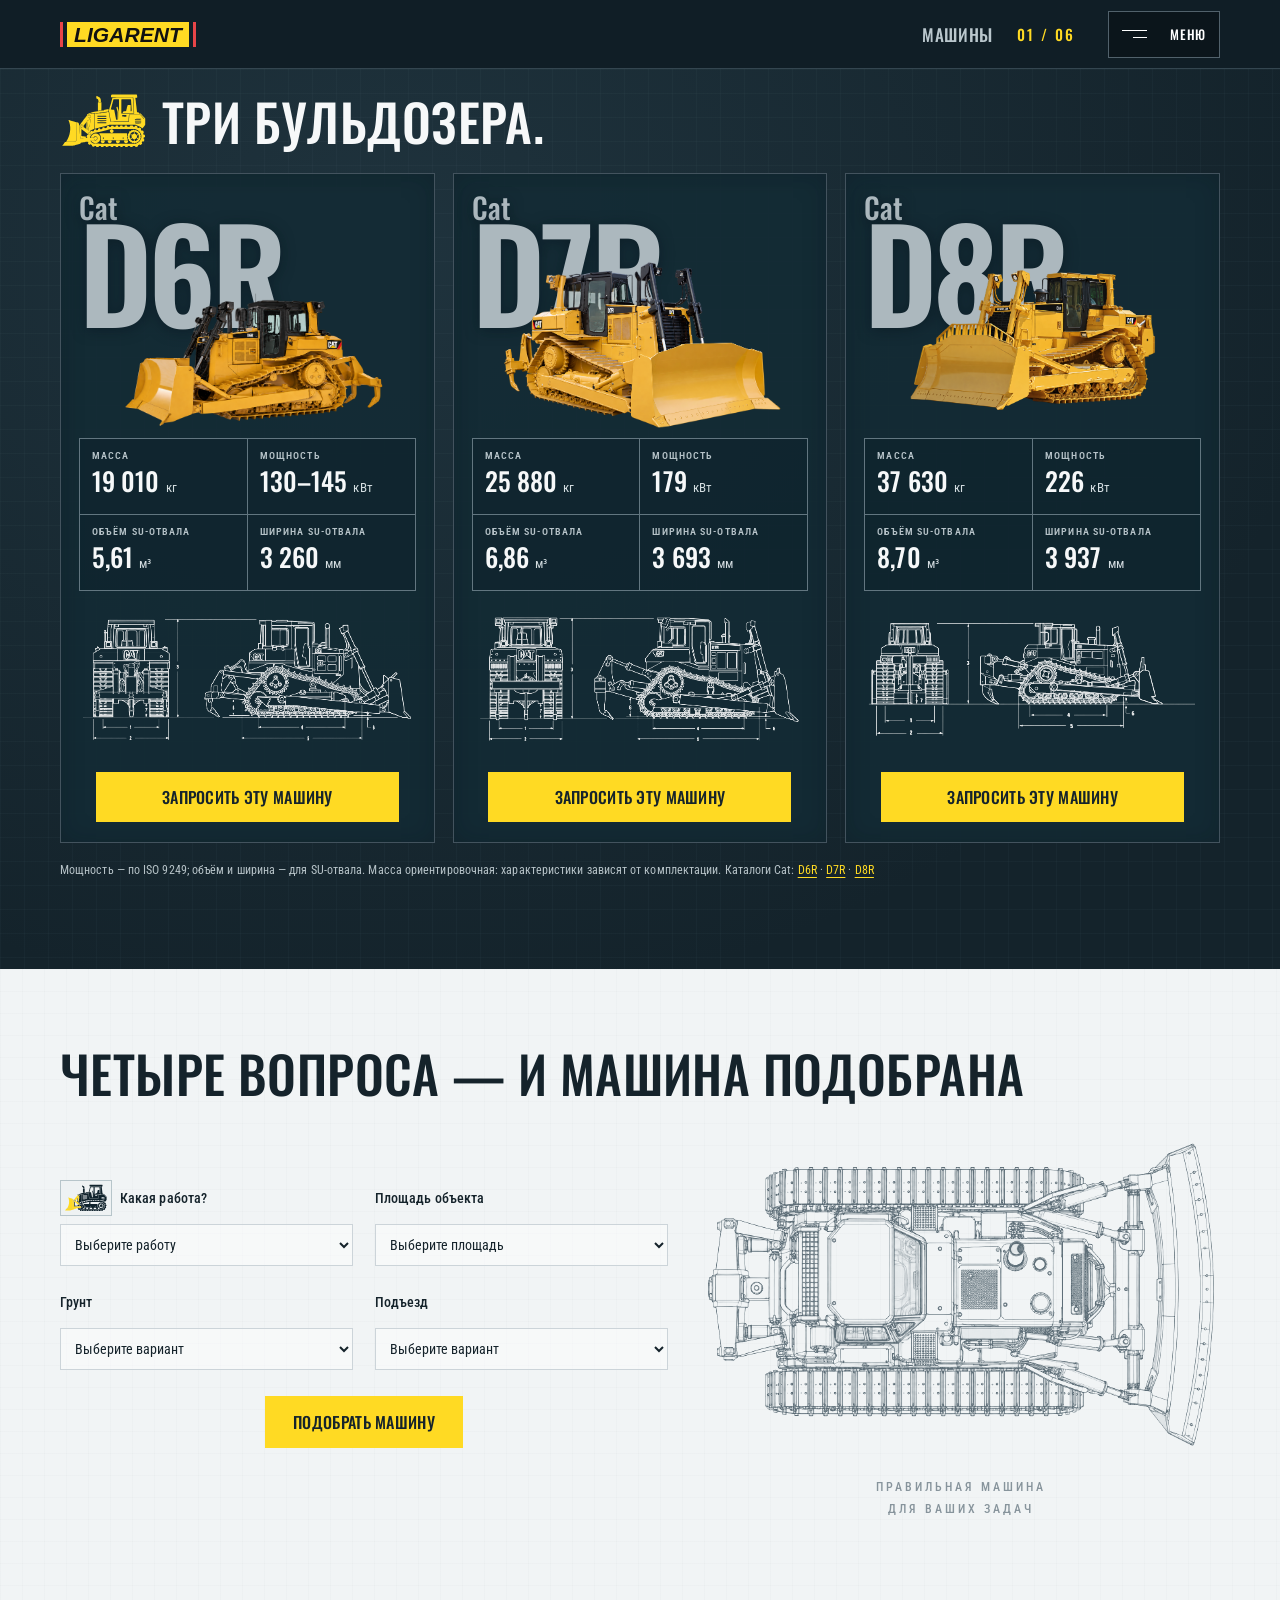
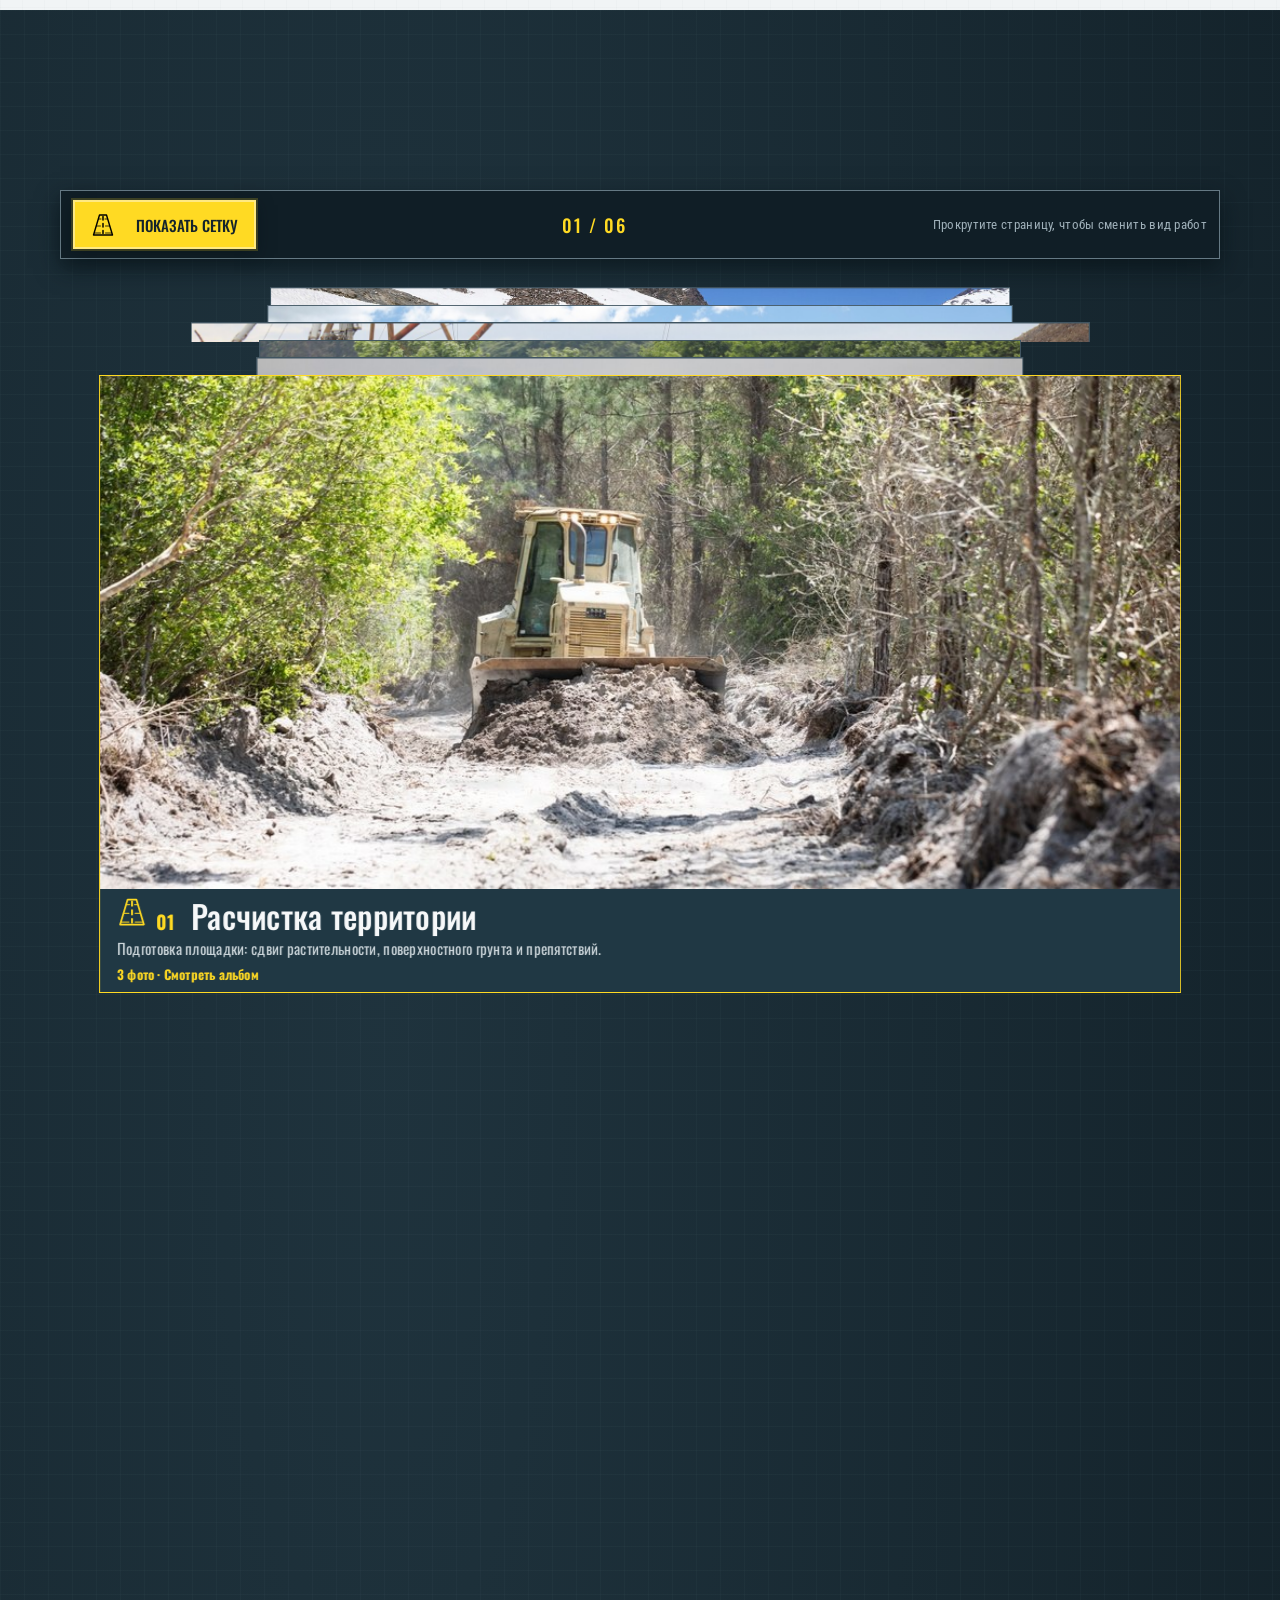
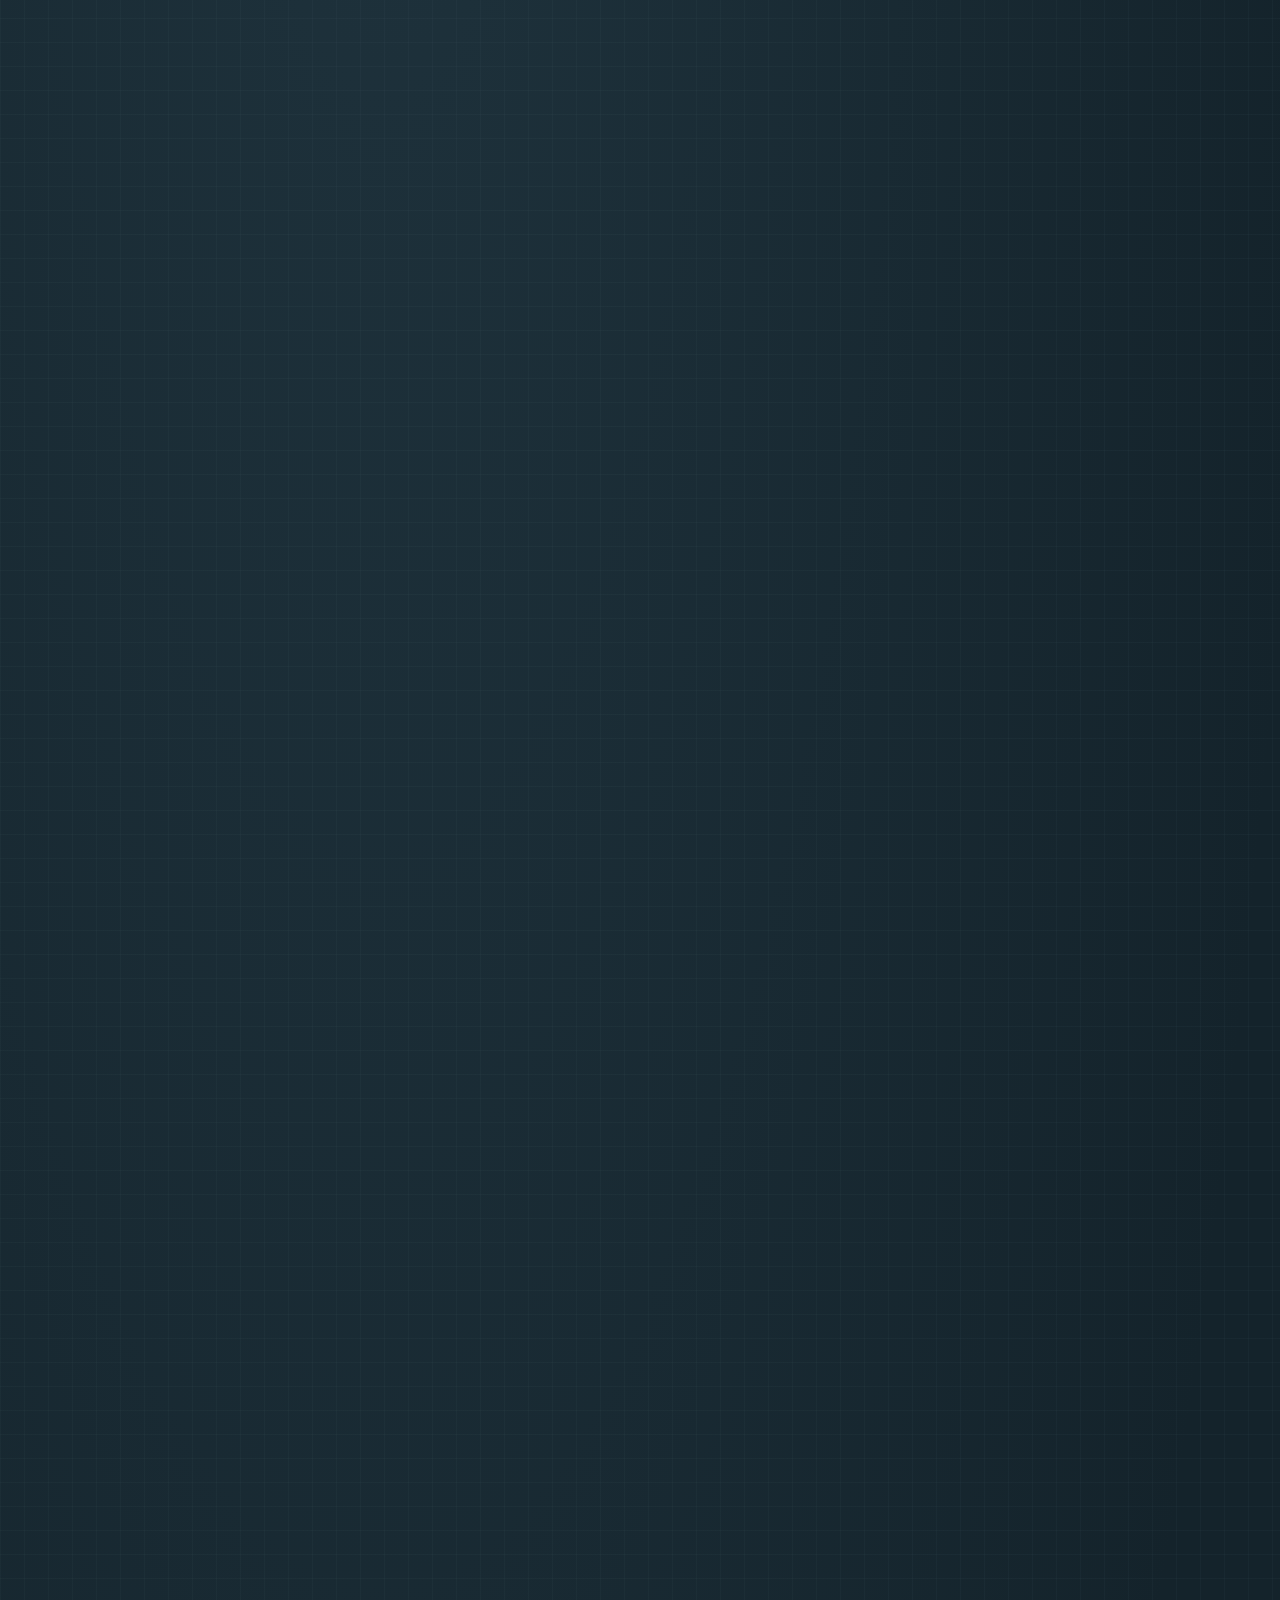
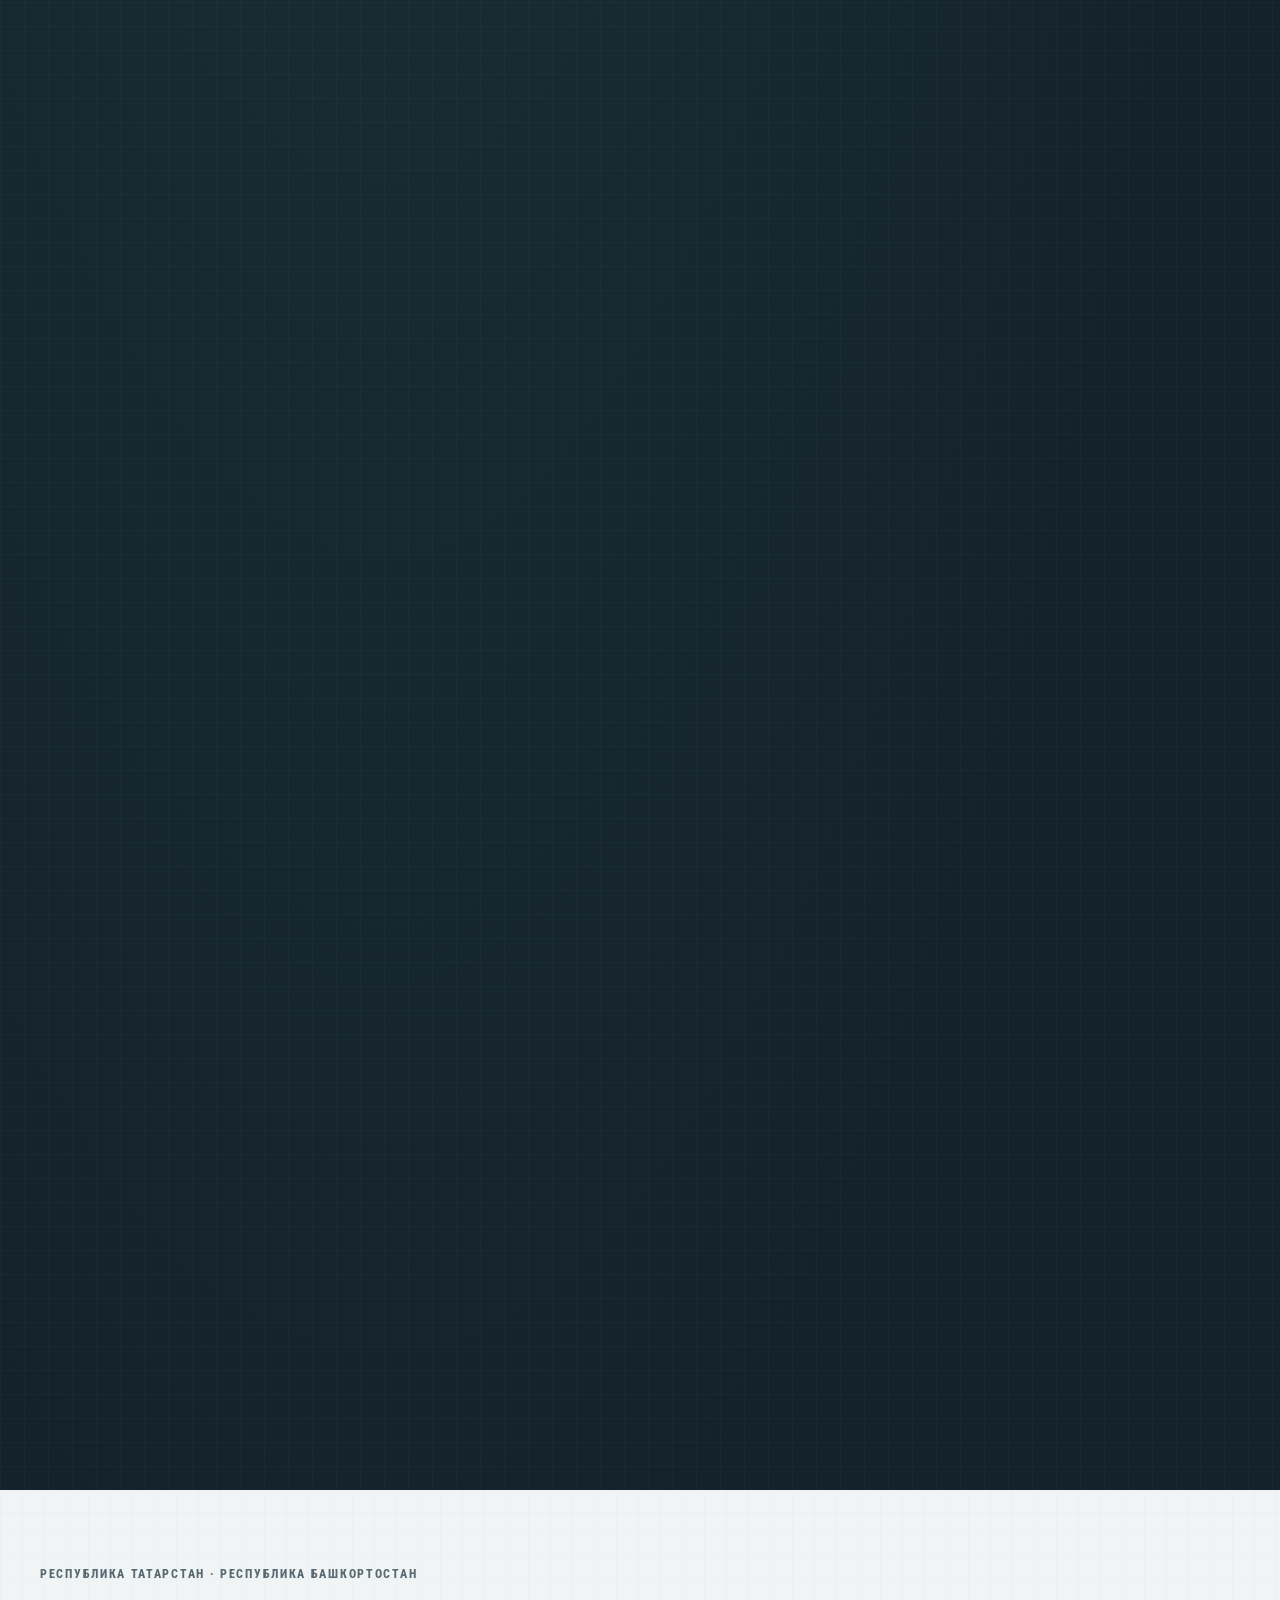
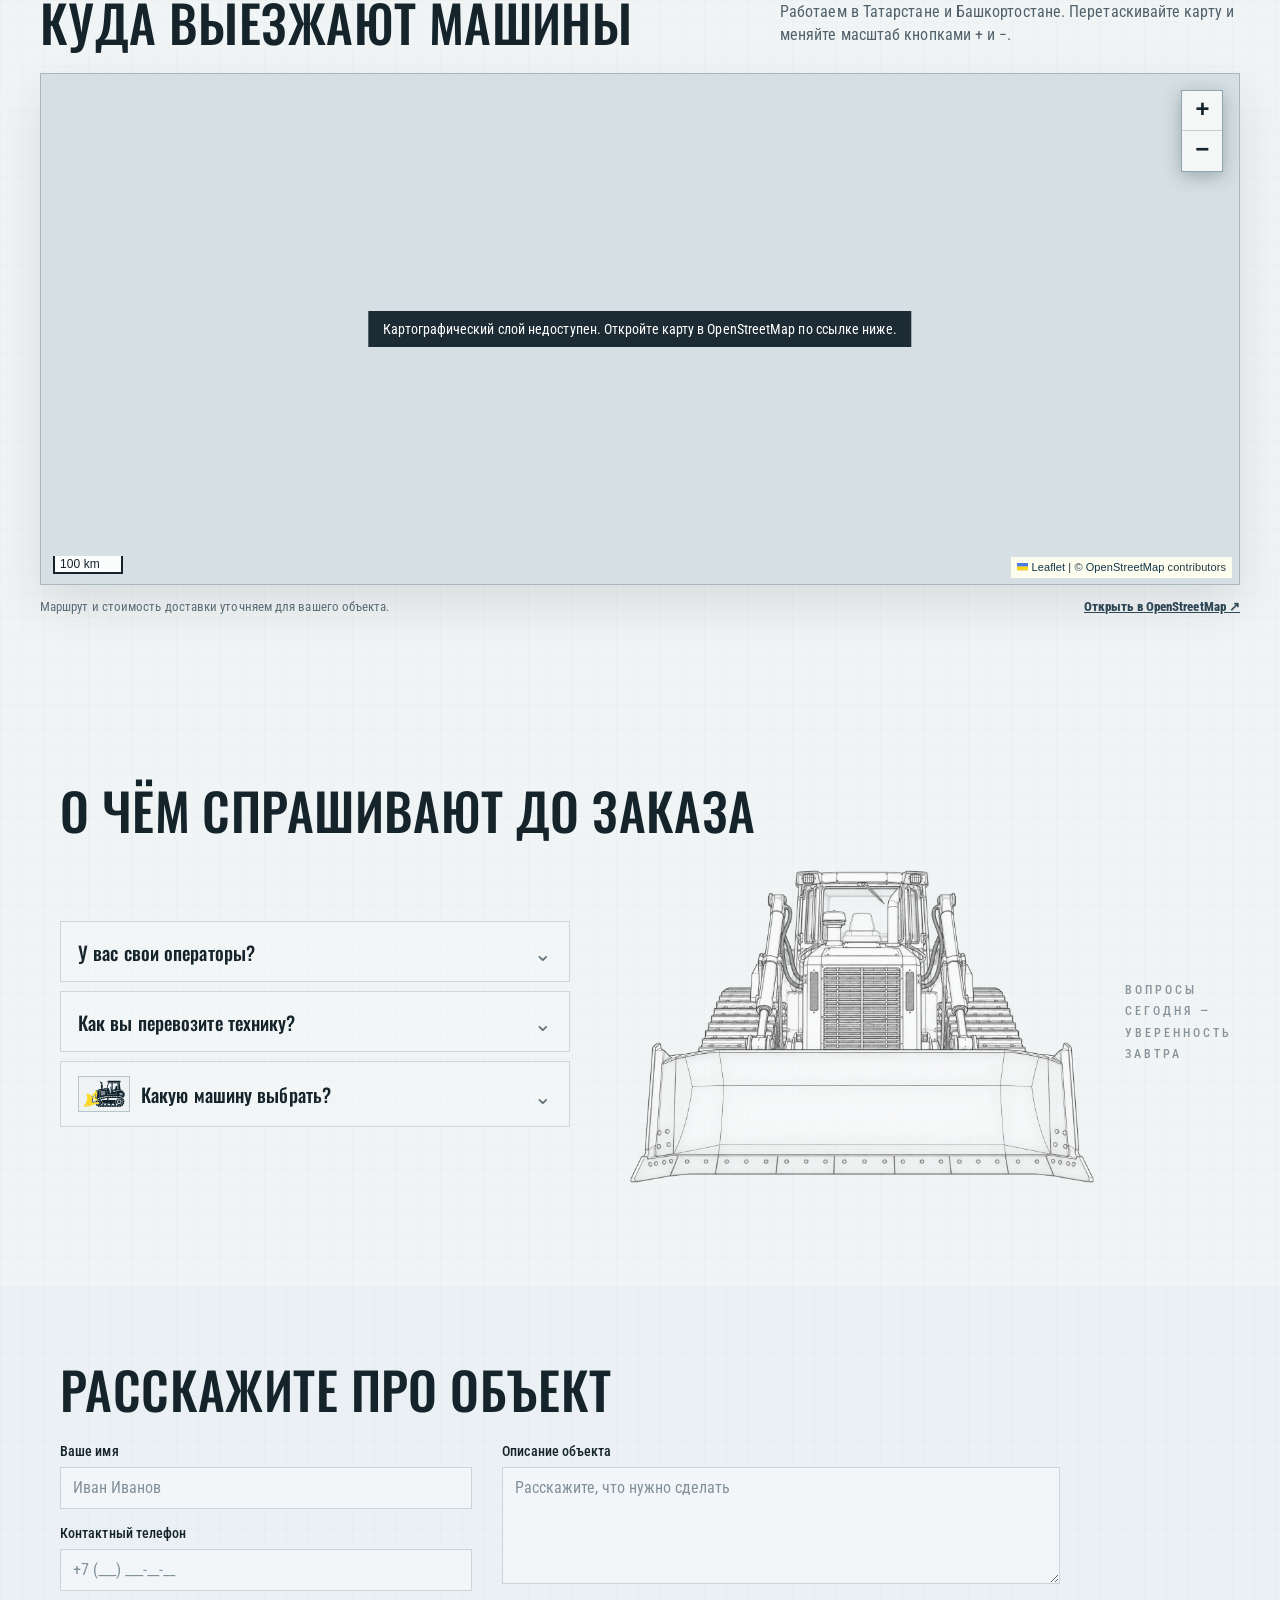
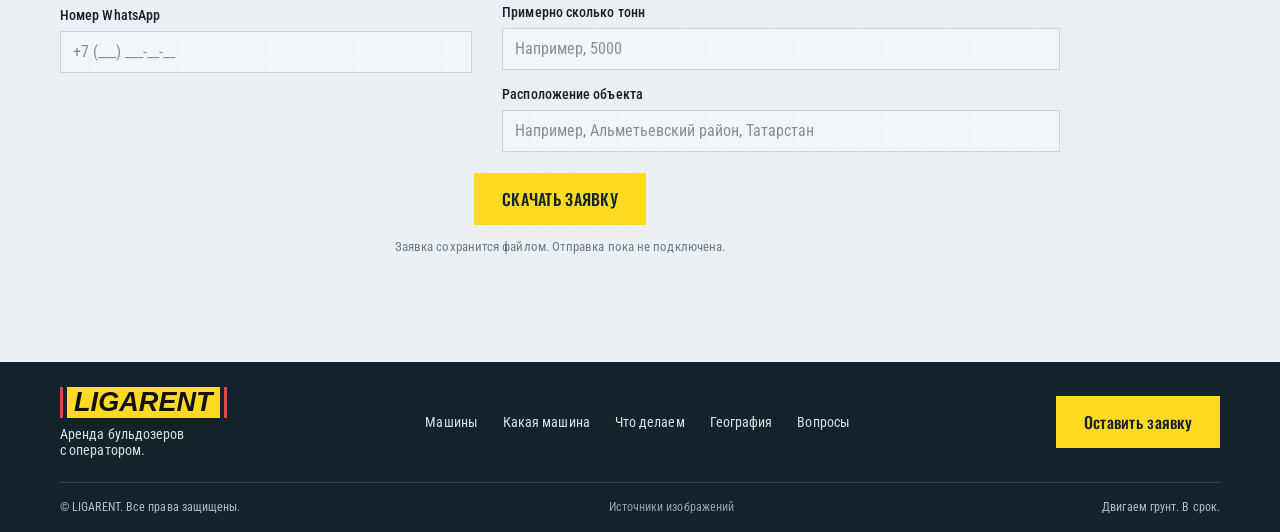
==== site.html @ 27ebcf3e "Remove blocking reel and restore reverse intro navigation" ====
<!doctype html><html lang="ru"><head><meta charset="UTF-8"><meta name="viewport" content="width=device-width, initial-scale=1"><title>LIGARENT — Аренда бульдозеров с оператором</title><meta name="description" content="Cat D6R, D7R и D8R с оператором. Подбор бульдозера для земляных работ в Татарстане и Башкортостане."><link rel="icon" href="data:image/svg+xml,%3Csvg xmlns='http://www.w3.org/2000/svg' viewBox='0 0 32 32'%3E%3Cpath fill='%23ffda24' d='M0 0h32v32H0z'/%3E%3Cpath d='M9 7v18h16v-5H14V7z' fill='%23142229'/%3E%3C/svg%3E"><link rel="stylesheet" href="vendor/leaflet.css"><link rel="stylesheet" href="vendor/atropos.min.css"><link rel="stylesheet" href="style.css?v=61"><link rel="stylesheet" href="gallery-stack.css?v=2"></head><body><svg width="0" height="0" aria-hidden="true" focusable="false" style="position:absolute"><defs><filter id="cad-white-lines" color-interpolation-filters="sRGB"><feColorMatrix type="matrix" values="0 0 0 0 1  0 0 0 0 1  0 0 0 0 1  -.4252 -1.4304 -.1444 1.9 0"/></filter><filter id="diagram-ink" color-interpolation-filters="sRGB"><feColorMatrix type="matrix" values="0 0 0 0 .32  0 0 0 0 .39  0 0 0 0 .43  -.4252 -1.4304 -.1444 1.9 0"/></filter></defs></svg><main><section class="fleet dark" id="machines"><div class="wrap"><h1><img class="fleet-mark" src="assets/bulldozer-mark-yellow.svg?v=1" alt="">Три бульдозера.</h1><div class="machine-grid" id="machine-grid"></div><p class="machine-spec-note">Мощность — по ISO 9249; объём и ширина — для SU-отвала. Масса ориентировочная: характеристики зависят от комплектации. <span>Каталоги Cat: <a href="https://catmachine.co.in/assets/pdf/D6R-Product-Brochure.pdf" target="_blank" rel="noopener noreferrer">D6R</a> · <a href="https://brookshire.com.au/BrooksHire/media/Media/Spec%20Sheets/Cat-D7-Dozer.pdf" target="_blank" rel="noopener noreferrer">D7R</a> · <a href="https://s7d2.scene7.com/is/content/Caterpillar/C785813" target="_blank" rel="noopener noreferrer">D8R</a></span></p></div></section><div id="remaining"></div></main><script src="vendor/leaflet.js"></script><script src="app.js?v=51"></script><script src="geography-map.js?v=5"></script><script src="vendor/gsap.min.js"></script><script src="brand-transition.js?v=2"></script><script src="pages.js?v=28"></script><script src="site-return.js?v=18"></script><script src="vendor/atropos.min.js"></script><script src="machine-atropos.js?v=2"></script></body></html>
---- vendor/atropos.min.css ----
/**
 * Atropos 2.0.2
 * Touch-friendly 3D parallax hover effects
 * https://atroposjs.com
 *
 * Copyright 2021-2023 
 *
 * Released under the MIT License
 *
 * Released on: July 4, 2023
 */

.atropos{position:relative;display:block;perspective:1200px;transform:translate3d(0,0,0)}.atropos-rotate-scroll-x,.atropos-rotate-scroll-y,.atropos-rotate-touch{-webkit-tap-highlight-color:transparent;-webkit-touch-callout:none;-webkit-user-select:none;-moz-user-select:none;user-select:none}.atropos-rotate-touch-scroll-y{touch-action:pan-y}.atropos-rotate-touch-scroll-x{touch-action:pan-x}.atropos-rotate-touch{touch-action:none}.atropos-rotate,.atropos-scale{width:100%;height:100%;transform-style:preserve-3d;transition-property:transform;display:block}.atropos-highlight,.atropos-shadow{position:absolute;pointer-events:none;transition-property:transform,opacity;display:block;opacity:0}.atropos-shadow{z-index:-1;background:#000;left:0;top:0;width:100%;height:100%;filter:blur(30px)}.atropos-highlight{left:-50%;top:-50%;width:200%;height:200%;background-image:radial-gradient(circle at 50%,rgba(255,255,255,.25),transparent 50%);z-index:0}.atropos-rotate{position:relative}.atropos-inner{width:100%;height:100%;position:relative;overflow:hidden;transform-style:preserve-3d;transform:translate3d(0,0,0);display:block}.atropos-active{z-index:1}.atropos-active .atropos-shadow{opacity:1!important}::slotted([data-atropos-offset]),[data-atropos-offset]{transition-property:transform}[data-atropos-opacity]{transition-property:opacity}::slotted([data-atropos-offset][data-atropos-opacity]),[data-atropos-offset][data-atropos-opacity]{transition-property:transform,opacity}
---- style.css ----
@import url('https://fonts.googleapis.com/css2?family=Oswald:wght@400;500;600&family=Roboto+Condensed:wght@400;500;600;700&display=swap');
:root{--ink:#15232b;--dark:#14232b;--yellow:#ffda23;--paper:#f1f4f5;--line:#43535e}*{box-sizing:border-box}html{scroll-behavior:smooth;scroll-padding-top:20px}body{margin:0;background:var(--paper);color:var(--ink);font-family:'Roboto',Arial,sans-serif;font-size:16px}button,input,select,textarea{font:inherit}button,a,input,select,textarea{-webkit-tap-highlight-color:transparent}button,.button{cursor:pointer;border:0;background:var(--yellow);color:#15232b;font-weight:800;padding:14px 28px;text-decoration:none;display:inline-flex;align-items:center;justify-content:center;min-height:44px;transition:background .15s,transform .15s}button:hover,.button:hover{background:#ffe664;transform:translateY(-1px)}button:focus-visible,a:focus-visible,input:focus-visible,select:focus-visible,textarea:focus-visible,summary:focus-visible{outline:3px solid #d2aa00;outline-offset:4px}.wrap{max-width:1240px;margin:auto;padding:0 40px}h1,h2,h3,p{margin-top:0}h1,h2{font-weight:900;font-size:clamp(30px,3.4vw,48px);line-height:1.08;letter-spacing:-.9px;margin-bottom:24px}h3{font-size:26px;margin-bottom:7px}.dark{color:#f6f8f9;background-color:var(--dark);background-image:linear-gradient(#a5c4d008 1px,transparent 1px),linear-gradient(90deg,#a5c4d008 1px,transparent 1px),radial-gradient(ellipse at 30% 20%,#35536255,transparent 75%);background-size:24px 24px,24px 24px,100% 100%}.light{background-color:var(--paper);background-image:linear-gradient(#172e3c04 1px,transparent 1px),linear-gradient(90deg,#172e3c04 1px,transparent 1px);background-size:22px 22px}.fleet{padding:34px 0 30px}.machine-grid{display:grid;grid-template-columns:repeat(3,1fr);gap:18px}.machine{border:1px solid var(--line);border-radius:0;padding:18px 18px 20px;box-shadow:inset 0 0 25px #070f1538;position:relative}.weight{font-size:22px;font-weight:600;margin-bottom:0}.product{width:100%;height:208px;object-fit:contain;display:block;margin:5px 0 4px}.drawing{width:100%;height:164px;object-fit:contain;display:block;margin:8px 0 22px;filter:grayscale(1) invert(1);mix-blend-mode:screen;opacity:.72}.machine button{display:flex;margin:auto;width:90%;padding:13px 6px}.machine.selected{border-color:var(--yellow);box-shadow:0 0 0 1px var(--yellow)}.selector{padding:32px 0 34px}.selector-layout{display:grid;grid-template-columns:1fr 220px;gap:26px}.fields{display:grid;grid-template-columns:repeat(4,1fr);gap:18px}label{display:block;font-size:14px;font-weight:500;margin-bottom:8px}select,input,textarea{width:100%;border:1px solid #ccd4d9;background:#ffffff66;border-radius:0;color:var(--ink);padding:10px 12px;min-height:42px}select{font-size:14px;padding-left:10px}input::placeholder,textarea::placeholder{color:#82909a}.selector-action{text-align:center;margin-top:26px}.decor{object-fit:contain;mix-blend-mode:multiply;opacity:.45;width:100%;max-height:200px}.caption{font-family:'Barlow Condensed',sans-serif;font-size:12px;font-weight:500;letter-spacing:3px;line-height:1.8;text-transform:uppercase;color:#87949c}.selector-art .caption{max-width:150px;margin:8px 0 0 auto}.work{padding:35px 0}.work h2{font-size:clamp(28px,3vw,42px)}.work-grid{display:grid;grid-template-columns:repeat(3,1fr);gap:16px}.work-card{position:relative;aspect-ratio:1.8;overflow:hidden;border:1px solid #62717b66;background:#21313a;cursor:pointer;padding:0;color:white;text-align:left;display:block;width:100%}.work-card:hover{transform:none;background:#21313a}.work-card img{height:100%;width:100%;object-fit:cover;transition:transform .4s;filter:saturate(.75)}.work-card:hover img{transform:scale(1.035)}.work-card:after{content:'';position:absolute;inset:0;background:linear-gradient(#091923b0,transparent 65%)}.work-card span{position:absolute;top:15px;left:16px;right:12px;z-index:1;font-size:19px;font-weight:700}.coverage{position:relative;overflow:hidden;min-height:300px;padding:36px 0}.coverage .wrap{position:relative;z-index:2}.coverage-copy{max-width:540px}.coverage h2{margin-bottom:29px}.zones{display:flex;gap:22px;flex-wrap:wrap;margin-bottom:34px}.zones button{padding:0;min-height:28px;background:transparent;font-weight:400;font-size:14px;gap:10px}.zone-dot{width:26px;height:26px;border:2px solid var(--yellow);border-radius:50%;display:inline-block}.zones button:first-child .zone-dot{background:var(--yellow);box-shadow:inset 0 0 0 5px #fff}.zones button:last-child .zone-dot{border-color:#ef6771}.zones button[aria-pressed=true]{text-decoration:underline;text-underline-offset:6px}.map{position:absolute;top:0;right:0;width:66%;height:100%;background:#25343d}.map:after{content:'';position:absolute;inset:0;background:linear-gradient(90deg,#f1f4f5 0%,#f1f4f5e6 10%,transparent 42%)}.map img{height:100%;width:100%;object-fit:cover;filter:grayscale(1) brightness(.45)}.radius{position:absolute;left:58%;top:50%;transform:translate(-50%,-50%);width:240px;aspect-ratio:1;border-radius:50%;border:1px solid #ffd728bb;background:#ffce2120;z-index:1}.radius:before,.radius:after{content:'';position:absolute;inset:18%;border:1px solid #ffd728bd;border-radius:50%;background:#ffce212f}.radius:after{inset:37%;background:#ffdc32a3}.map-dot{position:absolute;width:16px;height:16px;left:calc(58% - 8px);top:calc(50% - 8px);border-radius:50%;background:#ffda23;z-index:3}.faq{padding:38px 0 36px}.split{display:grid;grid-template-columns:1.9fr 1fr;gap:54px}.faq details{border:1px solid #cdd5da;margin-bottom:9px;background:#ffffff28}.faq summary{padding:14px 17px;cursor:pointer;font-weight:700;list-style:none;display:flex;justify-content:space-between;align-items:center}.faq summary:after{content:'⌄';font-size:21px;font-weight:400;color:#61727c}.faq details[open] summary:after{transform:rotate(180deg)}.faq details p{font-size:16px;line-height:1.55;padding:0 17px 15px;margin:0;color:#52626e}.art-side{display:flex;align-items:center;gap:20px}.art-side .decor{width:65%;max-height:280px}.art-side .caption{max-width:85px}.enquiry{padding:32px 0 43px;background-color:#eaf0f3}.enquiry h2{margin-bottom:26px}.form-grid{display:grid;grid-template-columns:.85fr 1.15fr;gap:30px}.field{margin-bottom:16px}textarea{resize:vertical;min-height:117px}.form-footer{margin:5px 0 0;text-align:center}.form-status{margin:16px 0 0;font-size:14px;line-height:1.5}.contact-art{align-items:center;justify-content:center}.contact-art .decor{max-height:340px}.footer{padding:25px 0 18px;background:#14232b;color:#d7dfe3}.footer-top{display:flex;gap:34px;justify-content:space-between;align-items:center}.logo{font-weight:900;font-style:italic;font-family:Arial,sans-serif;background:#ffda23;color:#111;font-size:27px;line-height:1;padding:2px 7px;display:inline-block;position:relative;margin-left:7px}.logo:before,.logo:after{content:'';position:absolute;top:0;bottom:0;width:3px;background:#e74548;left:-7px}.logo:after{left:auto;right:-7px}.brand p{font-size:14px;margin:8px 0 0}.footer nav{display:flex;gap:25px;font-size:14px}.footer a:not(.button){color:inherit;text-decoration:none}.footer a:hover{text-decoration:underline}.footer-bottom{border-top:1px solid #35434d;margin-top:24px;padding-top:17px;display:flex;justify-content:space-between;font-size:12px;color:#b3bec5}.notice{font-size:13px;line-height:1.5;color:#6d7e88;margin-top:12px}dialog{border:1px solid #53636d;padding:0;background:#13232b;color:white;max-width:900px;width:90vw}dialog::backdrop{background:#08131acf}dialog img{width:100%;max-height:65vh;object-fit:contain;display:block}dialog .dialog-info{padding:22px;display:flex;justify-content:space-between;align-items:center;gap:20px}dialog h3{margin:0;font-size:23px}dialog a{color:#ffda23;font-size:14px}.close{position:absolute;top:12px;right:12px;width:44px;padding:0;font-size:25px}.result{font-weight:600;margin:16px 0 0;line-height:1.5}.hidden{display:none}@media(min-width:1400px){.wrap{max-width:1320px}.product{height:240px}.drawing{height:170px}}@media(max-width:900px){.wrap{padding:0 24px}.selector-layout{grid-template-columns:1fr}.selector-art{display:none}.fields{gap:10px}.split{gap:24px}.art-side .caption{display:none}.art-side .decor{width:100%}.footer nav{gap:14px}.machine{padding:14px 10px}.product{height:170px}.drawing{height:130px}.work-card span{font-size:16px}.map{width:80%}.coverage-copy{max-width:440px}}@media(max-width:620px){.wrap{padding:0 20px}.fleet{padding-top:28px}.machine-grid{grid-template-columns:1fr;gap:20px}.machine{padding:20px}.machine h3{font-size:30px}.product{height:220px}.drawing{height:160px}.machine button{width:100%}.fields{grid-template-columns:1fr 1fr;gap:16px}.selector,.work,.faq,.enquiry{padding:30px 0}.work-grid{grid-template-columns:1fr 1fr;gap:10px}.work-card{aspect-ratio:1.18}.work-card span{left:10px;top:10px;font-size:17px}.coverage{padding-bottom:210px}.coverage-copy{max-width:none}.map{top:auto;bottom:0;height:210px;width:100%}.map:after{background:linear-gradient(#f1f4f5,transparent 40%)}.radius{width:175px;left:55%}.map-dot{left:calc(55% - 8px)}.zones{gap:15px;margin-bottom:20px}.zones button{font-size:12px}.zone-dot{width:22px;height:22px}.split{grid-template-columns:1fr}.art-side{display:none}.form-grid{grid-template-columns:1fr;gap:0}.footer-top{flex-wrap:wrap;gap:25px}.footer nav{order:3;flex-wrap:wrap;width:100%;gap:18px}.footer .button{font-size:14px;padding:12px 15px}.footer-bottom{font-size:11px}.form-footer button{width:100%}}@media(prefers-reduced-motion:reduce){html{scroll-behavior:auto}*{transition:none!important}}

.photo-credit{font-size:12px;line-height:1.5;padding:0 22px 20px;color:#b4c1c9}.photo-credit a{color:inherit}.map-credit{position:absolute;bottom:8px;right:12px;z-index:3;font-size:11px;color:#dce3e8}.map-credit a{color:inherit}.asset-link{font-size:12px;color:#95a6b1!important}.map-label{position:absolute;right:26px;top:27px;z-index:2;max-width:65px}.coverage .map img{filter:grayscale(1) invert(1) brightness(.45);opacity:.6}

/* Oversized model lettering sits behind each machine, as in the supplied reference. */
.sr-only{position:absolute;width:1px;height:1px;padding:0;margin:-1px;overflow:hidden;clip:rect(0,0,0,0);white-space:nowrap;border:0}
.machine-stage{position:relative;height:236px;margin:0 0 4px;isolation:isolate}
.machine-model{position:absolute;top:0;left:0;right:0;z-index:0;color:#879198;line-height:.82;font-family:'Barlow Condensed',Impact,sans-serif;font-weight:800;pointer-events:none}
.machine-model span{display:block;font-size:29px;line-height:1;margin-bottom:1px}
.machine-model strong{display:block;font-size:clamp(108px,10vw,154px);line-height:.76;letter-spacing:-4px}
.machine-stage .product{position:absolute;z-index:1;left:0;bottom:0;width:100%;height:190px;object-fit:contain;object-position:center bottom;margin:0}
.machine-meta{margin:7px 0 4px}.machine-meta>span{font-size:12px;letter-spacing:1.6px;color:#a8b2b7}.machine-meta .weight{margin:4px 0 0}
@media(max-width:900px){.machine-stage{height:186px}.machine-model strong{font-size:clamp(78px,10vw,112px)}.machine-model span{font-size:24px}.machine-stage .product{height:152px}}
@media(max-width:620px){.machine-stage{height:225px}.machine-model strong{font-size:128px}.machine-model span{font-size:28px}.machine-stage .product{height:186px}}

/* Show every photo in full, including portrait and detail images. */
.work-card{aspect-ratio:1.4;background:#0b1a22;display:flex;align-items:center;justify-content:center}
.work-card img{width:100%;height:100%;object-fit:contain;transform:none;filter:saturate(.83)}
.work-card:hover img{transform:none}
.machine-stage .product{left:4%;width:92%;height:176px}
@media(max-width:900px){.machine-stage .product{height:144px}}
@media(max-width:620px){.work-card{aspect-ratio:1.2}.machine-stage .product{height:173px}}

/* Job albums: six categories with uncropped documentary covers. */
.work-heading{display:flex;align-items:end;justify-content:space-between;gap:24px;margin-bottom:22px}
.work-heading h2{margin:0;max-width:800px}
.work-heading p{font-size:15px;line-height:1.45;color:#c5d0d5;max-width:290px;margin:0}
.work-card{aspect-ratio:auto;display:flex;flex-direction:column;align-items:stretch;justify-content:start;height:100%;background:#172a34;text-align:left;border-color:#61717c80;transition:border-color .2s,background .2s}
.work-card:hover{background:#203744;border-color:#ffda23;transform:none}
.work-card:after{display:none}
.work-card .work-image{position:relative;inset:auto;display:flex;width:100%;aspect-ratio:1.7;background:#0b1a22;align-items:center;justify-content:center;overflow:hidden}
.work-card .work-image img{display:block;width:100%;height:100%;object-fit:contain;filter:none;transform:none;transition:none}
.work-card:hover .work-image img{transform:none}
.work-card .work-card-content{position:static;inset:auto;display:flex;flex-direction:column;gap:8px;align-items:start;padding:17px 18px 19px;width:100%;flex:0 0 auto;color:#f6f8f9}
.work-card-content strong{font-size:21px;line-height:1.16}
.work-card-content small{font-size:15px;font-weight:400;line-height:1.42;color:#cbd5da}
.work-card-content em{font-size:13px;letter-spacing:.2px;font-style:normal;color:#ffda23;font-weight:700;margin-top:2px;padding-top:0}
.work-disclosure{margin:18px 0 0;color:#a9b9c2;font-size:13px;line-height:1.4}
#photo-dialog{width:min(1040px,calc(100vw - 36px));max-width:none;max-height:calc(100vh - 32px);overflow:auto;border:1px solid #647581;background:#142630;box-shadow:0 20px 90px #051014a8}
#photo-dialog .close{position:sticky;float:right;top:10px;right:10px;margin:10px 10px -54px 0;z-index:5;background:#ffda23}
.album-intro{padding:25px 30px 18px}
.album-kicker{font-size:12px;font-weight:800;letter-spacing:2px;color:#ffda23;margin:0 0 8px}
.album-intro h3{font-size:30px;line-height:1.1;padding-right:40px;margin:0 0 8px}
.album-intro>p:last-child{max-width:760px;font-size:16px;color:#cbd6db;line-height:1.5;margin:0}
/* The gallery switches between a page-scroll deck and a compact, native grid. */
.work-status{display:flex;align-items:center;gap:18px;padding:0 5px 15px;color:#9fb0b9;font-size:13px;letter-spacing:.3px}
.work-view-toggle{flex:none;display:inline-flex;align-items:center;gap:11px;min-height:44px;padding:9px 15px;background:#263b45;color:#f6f8f9;border:1px solid #74858d;border-radius:0;font-size:14px;font-weight:700;letter-spacing:0;box-shadow:0 5px 15px #06101540}
.work-view-toggle:hover{background:#ffda23;color:#14232b;border-color:#ffda23;transform:none}
.work-view-toggle[hidden]{display:none}
.work-view-icon{display:grid;grid-template-columns:repeat(2,6px);grid-template-rows:repeat(2,6px);gap:2px}
.work-view-icon i{display:block;background:#ffda23;border-radius:0}
.work-view-toggle:hover .work-view-icon i{background:#14232b}
.work-scroll.is-grid{height:auto;overflow-anchor:none}
.work-scroll.is-grid .work-grid{display:grid;grid-template-columns:repeat(3,minmax(0,1fr));gap:16px;align-items:stretch}
.work-scroll.is-grid .work-card{min-width:0;height:100%;aspect-ratio:auto}
.work-scroll.is-grid #work-position,.work-scroll.is-grid .work-hint{display:none}
.work-card-number{position:static!important;display:inline-block;font:800 14px/1 Roboto,Arial,sans-serif;color:#ffda23;letter-spacing:1px;margin-right:8px}
.work-scroll.is-enhanced{height:490svh}
.work-scroll.is-enhanced .work-sticky{position:sticky;top:82px;height:calc(100svh - 82px);display:flex;flex-direction:column;min-height:420px}
.work-scroll.is-enhanced .work-status{display:flex;justify-content:space-between;align-items:center;gap:18px;padding:0 5px 15px;color:#9fb0b9;font-size:13px;letter-spacing:.3px}
.work-scroll.is-enhanced #work-position{font:800 18px/1 'Barlow Condensed',Roboto,Arial,sans-serif;color:#ffda23;letter-spacing:2px;white-space:nowrap}
.work-scroll.is-enhanced .work-grid{position:relative;display:block;flex:1;min-height:0;isolation:isolate}
.work-scroll.is-enhanced .work-card{position:absolute;top:30px;left:0;right:0;width:min(100%,960px);height:calc(100% - 34px);margin-inline:auto;display:grid;grid-template-rows:minmax(0,1fr) auto;overflow:hidden;transform-origin:center top;box-shadow:0 20px 50px #061015ad}
.work-scroll.is-enhanced .work-card .work-image{height:100%;min-height:0;aspect-ratio:auto}
.work-scroll.is-enhanced .work-card .work-image img{object-fit:contain}
.work-scroll.is-enhanced .work-card .work-card-content{flex:none;min-height:135px;max-height:none;padding:18px 22px 20px}
.work-scroll.is-enhanced .work-card-content strong{font-size:clamp(23px,2.6vw,32px)}
.work-scroll.is-enhanced .work-card-content small{max-width:740px}
.work-scroll.is-enhanced .work-card:hover{border-color:#ffda23}
@media(max-width:900px){.work-scroll.is-grid .work-grid{grid-template-columns:repeat(2,minmax(0,1fr))}}
@media(max-width:620px){.work-scroll.is-grid .work-grid{grid-template-columns:1fr;gap:14px}.work-status{padding-bottom:10px}.work-scroll.is-enhanced .work-hint{display:none}.work-view-toggle{font-size:13px}}
.album-gallery{display:grid;grid-template-columns:repeat(2,minmax(0,1fr));align-items:start;gap:16px;padding:8px 30px 25px}
.album-photo-card{margin:0;background:#10212a;border:1px solid #526570;min-width:0}
.album-photo-open{display:block;position:relative;width:100%;height:auto;padding:0;min-height:0;background:#091821;overflow:hidden}
.album-photo-open:hover{background:#091821;transform:none}
#photo-dialog .album-photo-open img{width:100%;height:auto;max-height:none;display:block}
.album-photo-open span{position:absolute;bottom:10px;right:10px;background:#ffda23;color:#14232b;padding:7px 10px;font-size:12px;font-weight:800}
.album-photo-card figcaption{padding:16px 18px 19px}
.album-photo-card figcaption strong{display:block;font-family:'Barlow Condensed',Roboto,Arial,sans-serif;font-size:22px;line-height:1.15;margin-bottom:9px}
.album-photo-credit{font-size:12px;line-height:1.45;color:#bdcbd2;margin:0 0 9px}
.album-photo-credit a,#zoom-credit a{color:#ffda23}
.album-photo-card figcaption>a{font-size:12px}
.album-note{padding:0 30px 22px;margin:0;color:#aab9c1;font-size:12px;line-height:1.4}
#photo-zoom{width:min(1400px,calc(100vw - 28px));max-width:none;max-height:calc(100svh - 24px);overflow:auto;border:1px solid #647581;background:#0a171e;box-shadow:0 20px 90px #051014d9}
#photo-zoom .close{position:sticky;float:right;top:10px;right:10px;margin:10px 10px -54px 0;z-index:5;background:#ffda23}
.zoom-body{padding:24px}
#photo-zoom .zoom-body img{display:block;width:100%;height:min(74svh,850px);max-height:none;object-fit:contain;background:#071219}
.zoom-info{display:flex;align-items:baseline;justify-content:space-between;gap:12px 24px;flex-wrap:wrap;padding:16px 2px 0}
.zoom-info h3{font-size:22px;max-width:600px}
#zoom-credit{font-size:12px;line-height:1.5;color:#b8c5cc;max-width:600px}
@media(max-width:900px){.work-heading{display:block}.work-heading p{max-width:650px;margin-top:10px}.work-card-content strong{font-size:19px}}
@media(max-width:620px){
  .work-grid{grid-template-columns:1fr;gap:14px}
  .work-card .work-image{aspect-ratio:1.6}
  .work-card .work-card-content{padding:14px 15px 16px}
  .work-card-content small{font-size:15px}
  .work-scroll.is-enhanced{height:410svh}
  .work-scroll.is-enhanced .work-sticky{top:68px;height:calc(100svh - 82px);min-height:350px}
  .work-scroll.is-enhanced .work-status{font-size:10px;padding-bottom:9px}
  .work-scroll.is-enhanced .work-card{top:24px;left:0;right:0;margin-inline:auto;width:100%;height:calc(100% - 28px)}
  .work-scroll.is-enhanced .work-card .work-card-content{max-height:none;min-height:145px;padding:13px 15px 15px}
  .work-scroll.is-enhanced .work-card-content strong{font-size:22px}
  .work-scroll.is-enhanced .work-card-content small{font-size:13px}
  #photo-dialog{width:calc(100vw - 20px);max-height:calc(100svh - 20px)}
  .album-intro{padding:20px 18px 15px}
  .album-intro h3{font-size:25px}
  .album-gallery{grid-template-columns:1fr;padding:8px 18px 20px}
  .album-photo-card figcaption{padding:13px 15px 16px}
  .album-note{padding:0 18px 20px}
  .zoom-body{padding:12px}
  #photo-zoom .zoom-body img{height:min(68svh,700px)}
  .zoom-info h3{font-size:19px}
}
@media(prefers-reduced-motion:reduce){.work-scroll.is-enhanced{height:auto}.work-scroll.is-enhanced .work-sticky{position:static;height:auto}}

/* Continuous page: content enters gradually as it reaches the reading area. */
body{min-height:100svh}
.site-header{position:sticky;top:0;z-index:50;background:#101e26;color:#e7edf0;border-bottom:1px solid #344650}
.site-header-inner{min-height:68px;display:flex;align-items:center;gap:28px}
.site-brand{color:inherit;text-decoration:none;flex:0 0 auto}
.site-brand .logo{font-size:21px;margin-left:7px}
.site-current{margin-left:auto;font-family:'Barlow Condensed',Roboto,Arial,sans-serif;font-size:20px;font-weight:700;text-transform:uppercase;letter-spacing:.5px}
.site-page-count{font-family:'Barlow Condensed',Arial,sans-serif;color:#ffda23;white-space:nowrap;letter-spacing:2px;font-weight:700;font-size:15px;margin-left:8px}
main section{scroll-margin-top:68px}
.fleet,.selector,.work,.coverage,.faq,.enquiry{padding-top:clamp(56px,6vw,96px);padding-bottom:clamp(60px,7vw,104px)}
.coverage{min-height:420px}
.selection-next{display:inline-block;color:#15232b;text-decoration:underline;text-underline-offset:3px;margin-left:5px}
html.reveal-enabled .reveal-item{transition:opacity 1100ms cubic-bezier(.16,1,.3,1) var(--reveal-delay,0ms),transform 1100ms cubic-bezier(.16,1,.3,1) var(--reveal-delay,0ms)}
html.reveal-enabled .reveal-item:not(.is-visible){opacity:0;transform:translate3d(0,52px,0)}
html.reveal-enabled .reveal-item.is-visible{opacity:1;transform:translate3d(0,0,0)}
.brand-transition[hidden]{display:none!important}
.brand-transition{position:fixed;inset:0;z-index:99999;overflow:hidden;pointer-events:none;contain:layout paint}
.brand-transition__panel{position:absolute;inset:0;display:grid;grid-template-columns:56% 44%;will-change:transform;backface-visibility:hidden}
.brand-transition__panel::before,.brand-transition__panel::after{content:'';position:absolute;top:0;bottom:0;z-index:2;width:clamp(7px,1vw,15px);background:#e74548}
.brand-transition__panel::before{left:0}
.brand-transition__panel::after{right:0}
.brand-transition__yellow{background:#ffda23}
.brand-transition__black{background:#080d10}
.brand-transition__sign{position:absolute;z-index:3;top:50%;left:50%;transform:translate(-50%,-50%);padding:clamp(15px,2vw,28px) clamp(24px,3vw,45px);background:#080d10;border:1px solid #ffda23;white-space:nowrap}
.brand-transition__sign .logo{font-size:clamp(38px,7vw,94px)}
@media(max-width:760px){.site-header-inner{min-height:58px;gap:12px}.site-brand .logo{font-size:18px}.site-page-count{font-size:13px;margin-left:auto}main section{scroll-margin-top:58px}.fleet,.selector,.work,.coverage,.faq,.enquiry{padding-top:46px;padding-bottom:58px}.coverage{min-height:0}}
@media(prefers-reduced-motion:reduce){html.reveal-enabled .reveal-item{transition:none!important;opacity:1!important;transform:none!important;filter:none!important}.brand-transition{display:none!important}}

/* Sliding-stairs navigation adapted to all six LIGARENT pages. */
.site-header-inner{gap:20px}
.site-current{margin-left:auto;color:#bac7cd;font-size:14px;font-weight:600}
.site-page-count{margin-left:4px}
.site-menu-toggle{min-width:112px;min-height:47px;margin-left:13px;background:#0b151b;border:1px solid #51616b;color:#fff;display:flex;align-items:center;justify-content:space-between;gap:15px;padding:9px 13px;font-size:13px;font-weight:800;letter-spacing:.7px;text-transform:uppercase}
.site-menu-toggle:hover{background:#ffda23;color:#14232b;transform:none;border-color:#ffda23}
.menu-toggle-lines{display:flex;flex-direction:column;gap:6px;width:25px;align-items:flex-end}
.menu-toggle-lines i{display:block;height:1px;width:25px;background:currentColor}
.menu-toggle-lines i:last-child{width:14px}
.menu-stairs[hidden],.full-menu[hidden]{display:none!important}
.menu-stairs{position:fixed;inset:0;z-index:100;display:grid;grid-template-columns:repeat(5,1fr);pointer-events:none}
.menu-stair{background:#080d10;transform:scaleY(0);transform-origin:bottom;will-change:transform}
.full-menu{position:fixed;inset:0;z-index:110;background:#080d10;color:#f5f7f8;display:flex;flex-direction:column;overflow-y:auto;opacity:0;pointer-events:none}
.full-menu.ready{pointer-events:auto}
.full-menu-head,.full-menu-foot{width:min(1360px,100%);margin:0 auto;padding-left:40px;padding-right:40px;display:flex;justify-content:space-between;align-items:center}
.full-menu-head{min-height:94px;flex:0 0 auto}
.full-menu-head .logo{font-size:23px;margin-left:7px}
.full-menu-close{background:transparent;color:#f5f7f8;border:0;padding:0;width:58px;height:58px;font-size:62px;font-weight:200;line-height:.7;min-height:0}
.full-menu-close:hover{background:transparent;color:#ffda23;transform:none}
.full-menu-nav{width:100%;margin:auto 0;perspective:100vw}
.full-menu-row{position:relative;height:clamp(68px,10.5vh,108px);border-top:1px solid #e5eef045;overflow:hidden}
.full-menu-row:last-child{border-bottom:1px solid #e5eef045}
.full-menu-row[data-current=true] .full-menu-index{color:#ffda23}
.full-menu-link{position:relative;z-index:1;width:min(1360px,100%);height:100%;padding:0 40px;margin:0 auto;display:grid;grid-template-columns:70px minmax(0,1fr) 70px;align-items:center;color:#f5f7f8;text-decoration:none;text-transform:uppercase;font-family:'Barlow Condensed',Roboto,Arial,sans-serif;font-size:clamp(33px,4.5vw,66px);line-height:1;font-weight:700;transform-origin:top}
.full-menu-link>span:nth-child(2){text-align:center}
.full-menu-index{font:700 14px/1 Roboto,Arial,sans-serif;letter-spacing:2px;color:#8d9ca3;text-align:left}
.full-menu-arrow{font:300 29px/1 Roboto,Arial,sans-serif;text-align:right;color:#ffda23}
.full-menu-row:focus-within{outline:2px solid #ffda23;outline-offset:-2px}
.full-menu-hover{position:absolute;inset:0;z-index:2;pointer-events:none;background:#ffda23;color:#101b21;transform:translateY(101%);overflow:hidden}
.full-menu-marquee{height:100%;display:flex;align-items:center;gap:32px;width:max-content;white-space:nowrap;animation:full-menu-marquee 14s linear infinite}
.full-menu-marquee span{font-family:'Barlow Condensed',Roboto,Arial,sans-serif;font-size:clamp(30px,4vw,57px);font-weight:800;letter-spacing:1px}
.full-menu-marquee img{width:138px;height:63px;object-fit:contain;border-radius:0;background:#16242c;flex:0 0 auto}
@keyframes full-menu-marquee{to{transform:translateX(-33.333%)}}
.full-menu-foot{min-height:75px;flex:0 0 auto;color:#9eafb8;font-size:13px;font-weight:600;letter-spacing:.5px;gap:20px}
.full-menu-foot a{color:#ffda23;text-decoration:none;font-size:15px}
.full-menu-foot a:hover{text-decoration:underline}
body.menu-active{overflow:hidden}
@media(max-width:760px){.site-header-inner{min-height:58px;flex-wrap:nowrap;padding-top:4px;padding-bottom:4px}.site-current{display:none}.site-page-count{font-size:13px;margin-left:auto}.site-menu-toggle{min-width:102px;min-height:42px;margin-left:0;font-size:12px}.full-menu-head,.full-menu-foot{padding-left:20px;padding-right:20px}.full-menu-head{min-height:68px}.full-menu-head .logo{font-size:19px}.full-menu-close{font-size:52px;width:46px;height:46px}.full-menu-row{height:clamp(62px,10vh,82px)}.full-menu-link{padding:0 20px;grid-template-columns:38px minmax(0,1fr) 38px;font-size:clamp(29px,8vw,48px)}.full-menu-index{font-size:11px}.full-menu-arrow{font-size:22px}.full-menu-foot{min-height:66px;font-size:11px}.full-menu-foot a{font-size:12px}.full-menu-marquee img{width:95px;height:45px}.full-menu-marquee{gap:18px}.full-menu-marquee span{font-size:33px}}
@media(max-width:370px){.site-page-count{display:none}.full-menu-link{font-size:28px}}
@media(prefers-reduced-motion:reduce){.full-menu-marquee{animation:none}.full-menu-hover{transition:none!important}}

/* Kaleykino location map. The browser caches the live OSM tiles as the page stays mounted. */
.coverage-eyebrow{margin:0 0 14px;color:#596a74;font-size:12px;font-weight:800;letter-spacing:1.7px;text-transform:uppercase}
.coverage .map img.map-image{display:block;width:100%;height:100%;object-fit:cover;filter:grayscale(1) invert(1) brightness(.7);opacity:.9}
.coverage .map:after{pointer-events:none}
.coverage .radius{left:50%;width:min(38vw,440px)}
.coverage .radius:before{inset:25%;background:#ffce2129}
.coverage .radius:after{inset:45%;background:#ffdc327e}
.coverage .map-dot{left:calc(50% - 8px);box-shadow:0 0 0 5px #ffda2340}
.map-origin{position:absolute;left:calc(50% + 20px);top:calc(50% + 17px);z-index:3;color:#fff;background:#101e26db;border-left:3px solid #ffda23;padding:7px 10px;font-size:12px;line-height:1.35;box-shadow:0 4px 18px #08151ba8;white-space:nowrap}
.map-origin strong,.map-origin span{display:block}
.map-origin strong{font-size:16px}
.map-credit{background:#101e26b8;padding:3px 6px;border-radius:0}
.map-credit a{color:#fff}
.coverage #zone-info{max-width:440px;line-height:1.45}
@media(max-width:620px){.coverage{padding-bottom:310px}.coverage .map{height:280px}.coverage .radius{left:50%;width:240px}.coverage .map-dot{left:calc(50% - 8px)}.map-origin{left:calc(50% + 14px);top:calc(50% + 17px);font-size:10px;padding:5px 7px}.map-origin strong{font-size:13px}.map-credit{font-size:9px;right:7px;bottom:5px}.map-label{display:none}}

/* The white paper in each CAD raster becomes transparent ink, even on a tilted card. */
.drawing{filter:url(#cad-white-lines);mix-blend-mode:normal;opacity:.86}
html.reveal-enabled .machine.reveal-item{filter:none}
html.reveal-enabled .machine.reveal-item.is-visible{transform:none}

/* Atropos rotates the whole machine card; its model, photo and drawing use separate depths. */
.machine-atropos{min-width:0;height:100%;border-radius:0}
.machine-atropos .atropos-inner{overflow:hidden;border-radius:0}
.machine-atropos .machine{height:100%;background:linear-gradient(145deg,#28414b52,#0b192122);transition:border-color 180ms ease,box-shadow 180ms ease}
.machine-atropos .atropos-highlight{background-image:radial-gradient(circle at 50%,#ffda232d,transparent 52%)}
.machine-atropos.atropos-active .machine{border-color:#ffda23;box-shadow:0 0 0 1px #ffda236b,inset 0 0 25px #070f1538}
.machine-atropos.atropos-active .product,.machine-atropos.atropos-active .machine-model,.machine-atropos.atropos-active .drawing{will-change:transform}

/* Square edges across interactive surfaces, matching the original industrial design. */
button,.button,input,select,textarea{border-radius:0}
.machine,.work-card,.faq details,.album-photo-card{border-radius:0}
.work-card,.album-photo-card,.faq details{overflow:hidden}
.work-scroll.is-enhanced .work-card{border-radius:0}
#photo-dialog,#photo-zoom{border-radius:0}
.album-photo-open span{border-radius:0}
.album-photo-card{box-shadow:0 10px 24px #06121948}
#photo-zoom .zoom-body img{border-radius:0}
.close,.full-menu-close{border-radius:0}
.site-menu-toggle{border-radius:0}
.work-scroll:not(.is-enhanced) .work-card .work-image{aspect-ratio:var(--cover-ratio,1.5)}

/* FAQ drafting illustration: larger, with its transparent canvas over the page grid. */
.faq .split{grid-template-columns:minmax(0,1fr) minmax(0,1.2fr);gap:clamp(20px,3vw,38px);align-items:center}
.faq .art-side{gap:12px;justify-content:flex-end}
.faq .art-side .decor{width:min(82%,540px);max-height:500px;opacity:.75;mix-blend-mode:multiply}
.faq .art-side .caption{max-width:95px;flex:0 0 95px}
@media(max-width:900px){.faq .art-side .decor{width:100%;max-height:400px}}
@media(max-width:620px){.faq .split{grid-template-columns:1fr}.faq .art-side{display:flex;justify-content:center}.faq .art-side .decor{width:min(100%,450px);max-height:400px}.faq .art-side .caption{display:none}}

/* The original slate, white, and yellow palette carries through controls and marks. */
.fleet h1{display:flex;align-items:center;gap:14px}
.fleet-mark{display:block;width:88px;height:56px;flex:0 0 88px;object-fit:contain}
.work-card .work-card-content strong{position:relative;display:block;min-height:33px;padding-left:39px}
.work-card .work-card-content strong::before{content:"";position:absolute;top:0;left:0;width:30px;height:30px;background:url('assets/road-mark.svg?v=2') center/contain no-repeat}
.work-scroll.is-enhanced .work-status,.work-scroll.is-grid .work-status{position:relative;z-index:20;min-height:68px;margin-bottom:7px;padding:9px 12px;background:#101e26;border:1px solid #657984;border-radius:0;box-shadow:0 9px 22px #061015a8}
.work-scroll.is-enhanced .work-grid{z-index:0}
.work-view-toggle{min-height:49px;padding:9px 16px;display:inline-flex;align-items:center;background:var(--yellow);color:#14232b;border:2px solid #ffe982;border-radius:0;font-size:15px;font-weight:900;box-shadow:0 0 0 2px #ffda2330,0 5px 15px #06101580}
.work-view-toggle:hover{background:#ffe664;border-color:#fff0a4;color:#14232b;transform:none}
.work-view-icon{display:block;width:24px;height:24px;flex:none;margin-right:10px;filter:brightness(0)}
@media(max-width:620px){.fleet-mark{width:64px;height:42px;flex-basis:64px}.fleet h1{gap:9px}.work-scroll.is-enhanced .work-status,.work-scroll.is-grid .work-status{min-height:60px;padding:6px 8px}.work-view-toggle{min-height:45px;padding:8px 11px;font-size:13px}.work-view-icon{width:21px;height:21px;margin-right:7px}}

/* Reuse the fleet bulldozer drawing for the two machine-choice prompts. */
.inline-dozer-mark{display:inline-block;width:52px;height:36px;flex:0 0 52px;padding:3px;object-fit:contain;vertical-align:middle;background:#eef2f3;border:1px solid #b7c5ca;border-radius:0}
.selector .fields label{display:flex;align-items:center;min-height:36px}
.selector .fields label .inline-dozer-mark{margin-right:8px}
.faq-question{display:inline-flex;align-items:center;gap:11px}

/* Full-size, draggable service map. The old static map remains only as a loading fallback. */
.coverage{min-height:0}
.coverage .wrap{max-width:1440px}
.coverage-copy{display:flex;align-items:end;justify-content:space-between;gap:34px;max-width:none;margin-bottom:24px}
.coverage-title{min-width:0}
.coverage-copy h2{margin:0}
.coverage-intro{max-width:460px;margin:0 0 3px;color:#50616b;font-size:16px;line-height:1.45}
.zone-toolbar{display:flex;align-items:center;justify-content:space-between;gap:22px;margin:0 0 20px}
.coverage .zones{gap:9px;margin:0;flex-wrap:nowrap}
.coverage .zones button{min-height:50px;padding:8px 14px;gap:10px;border:1px solid #c8d2d8;border-radius:0;background:#e7edef;color:#15232b;font-size:15px;font-weight:800;white-space:nowrap;text-decoration:none}
.coverage .zones button:hover{background:#fff;border-color:#d8b700;transform:none}
.coverage .zones button[aria-pressed=true]{background:#ffda23;border-color:#cfad00;box-shadow:0 2px 0 #cfad00;text-decoration:none}
.coverage .zone-dot{width:21px;height:21px;flex:none;border-width:2px}
.coverage .zones button:first-child .zone-dot{box-shadow:inset 0 0 0 4px #e7edef}
.coverage .zones button[aria-pressed=true] .zone-dot{background:#14232b;border-color:#14232b;box-shadow:inset 0 0 0 4px #ffda23}
.coverage #zone-info{max-width:420px;margin:0;color:#475965;font-size:15px;line-height:1.35}
.map-shell{position:relative;width:100%;height:clamp(440px,40vw,600px);overflow:hidden;border:1px solid #aab7be;border-radius:0;background:#d6e0e4;box-shadow:0 20px 45px #12232b1c}
.map-shell.is-ready{background-image:none}
.service-map{width:100%;height:100%;background:transparent;z-index:1}
.map-badge{position:absolute;top:18px;left:18px;z-index:500;display:grid;gap:2px;padding:12px 16px;color:#f6f8f9;background:#14232bf0;border-left:4px solid #ffda23;border-radius:0;box-shadow:0 6px 20px #0d1c2360;pointer-events:none}
.map-badge span{font-size:10px;font-weight:800;letter-spacing:1.8px;color:#ffda23}
.map-badge strong{font-size:20px;line-height:1.15}
.map-badge small{font-size:12px;color:#d5dfe3}
.map-loading{position:absolute;left:50%;top:50%;z-index:450;transform:translate(-50%,-50%);max-width:80%;margin:0;padding:10px 15px;color:#fff;background:#14232be8;border-radius:0;font-size:14px;text-align:center}
.map-shell.is-ready .map-loading{display:none}
.map-shell.is-error .map-loading{background:#14232bf2}
.map-explainer{display:flex;justify-content:space-between;gap:24px;margin:13px 0 0;color:#61727c;font-size:13px;line-height:1.45}
.map-explainer a{white-space:nowrap;color:#314a59;font-weight:800}
.map-shell .leaflet-control-zoom{margin-top:16px;margin-right:16px;border:1px solid #91a5ae;border-radius:0;overflow:hidden;box-shadow:0 4px 18px #1021294d}
.map-shell .leaflet-control-zoom a{width:40px;height:40px;line-height:40px;background:#f5f7f7;color:#14232b;font-size:24px}
.map-shell .leaflet-control-zoom a:hover{background:#ffda23;color:#14232b}
.map-shell .leaflet-control-attribution{margin:0 7px 6px 0!important;padding:3px 6px;background:#fffef0ec;color:#263c48;font-size:11px;border-radius:0}
.map-shell .leaflet-control-attribution a{color:#12364a}
.map-shell .leaflet-control-scale{margin-left:12px;margin-bottom:10px}
.map-shell .leaflet-control-scale-line{background:#ffffffe8;color:#14232b;border-color:#14232b}
.map-shell .map-place-label{padding:4px 7px;background:#14232b;color:#fff;border:0;border-radius:0;box-shadow:0 3px 10px #0e1d2570;font:800 13px/1.1 Roboto,Arial,sans-serif}
.map-shell .map-place-label::before{border-top-color:#14232b}
.map-shell .map-city-label{background:#f6f8f9;color:#14232b;box-shadow:0 3px 10px #0e1d2540}
.map-shell .map-city-label::before{border-bottom-color:#f6f8f9}
@media(max-width:960px){.coverage-copy{display:block}.coverage-intro{margin:15px 0 0;max-width:660px}.zone-toolbar{display:block}.coverage #zone-info{max-width:none;margin-top:12px}.map-shell{height:480px}}
@media(max-width:680px){.coverage .wrap{padding:0 18px}.coverage .zones{display:grid;grid-template-columns:repeat(2,minmax(0,1fr));gap:8px}.coverage .zones button{width:100%;font-size:13px;min-height:46px;padding:7px 10px}.coverage .zones button:last-child{grid-column:1/-1}.coverage .zone-dot{width:18px;height:18px}.map-shell{height:420px;border-radius:0}.map-badge{top:10px;left:10px;padding:8px 10px}.map-badge strong{font-size:16px}.map-badge small{font-size:10px}.map-shell .leaflet-control-zoom{margin-top:10px;margin-right:10px}.map-shell .leaflet-control-zoom a{width:35px;height:35px;line-height:35px}.map-explainer{display:block}.map-explainer a{display:inline-block;margin-top:4px}}

/* Give both technical illustrations room without showing their source canvas. */
.selector-layout{grid-template-columns:minmax(0,1.08fr) minmax(0,.92fr);gap:34px;align-items:center}
.selector .fields{grid-template-columns:repeat(2,minmax(0,1fr));gap:18px 22px}
.selector-art{min-width:0}
.selector-art .decor{display:block;width:100%;max-height:430px;filter:url(#diagram-ink);mix-blend-mode:normal;opacity:.92}
.selector-art .caption{max-width:none;margin:8px 0 0;text-align:center}
.enquiry .split{grid-template-columns:minmax(0,1.35fr) minmax(0,1fr);gap:32px;align-items:center}
.contact-art{gap:10px;justify-content:flex-end}
.contact-art .decor{width:min(76%,355px);max-height:560px;opacity:.85;mix-blend-mode:normal}
.contact-art .caption{max-width:104px;flex:0 0 104px}

/* Each album is one complete cover in a vertical stack of slides. */
.work-scroll.is-grid .work-grid{display:block}
.work-scroll.is-grid .work-track{display:grid;grid-template-columns:repeat(3,minmax(0,1fr));gap:14px;align-items:start}
.work-scroll.is-grid .work-card{position:relative;width:100%;height:auto;aspect-ratio:1.8;min-height:0;overflow:hidden;border-radius:0}
.work-scroll.is-grid .work-card .work-image{position:absolute;inset:0;width:100%;height:100%;aspect-ratio:auto}
.work-scroll.is-grid .work-card .work-image-main{width:100%;height:100%}
.work-scroll.is-grid .work-card .work-image-main img{object-fit:cover}
.work-scroll.is-grid .work-card .work-card-content{position:absolute;inset:0 0 auto;width:100%;min-height:0;padding:13px 14px 26px;background:linear-gradient(#07151fdb,#07151f00);pointer-events:none}
.work-scroll.is-grid .work-card .work-card-content strong{min-height:0;padding:0;color:#fff;font-size:clamp(14px,1.5vw,20px);line-height:1.12;text-shadow:0 2px 7px #07151fe0}
.work-scroll.is-grid .work-card .work-card-content strong::before,.work-scroll.is-grid .work-card-number,.work-scroll.is-grid .work-card-content small,.work-scroll.is-grid .work-card-content em{display:none}
.work-scroll.is-grid .work-card:hover{border-color:#ffda23}
@media(max-width:760px){.work-scroll.is-grid .work-track{grid-template-columns:repeat(2,minmax(0,1fr))}}
@media(max-width:520px){.work-scroll.is-grid .work-track{grid-template-columns:1fr}}
.work-card .work-image-main{position:relative;inset:auto;display:block;width:100%;height:100%;overflow:hidden;background:#0b1a22}
.work-card .work-image-main img{display:block;width:100%;height:100%;object-fit:contain}
.work-scroll.is-enhanced .work-grid{overflow:hidden;padding:28px 8px 8px}
.work-scroll.is-enhanced .work-track{position:relative;display:block;width:100%;height:100%}
.work-scroll.is-enhanced .work-card{position:absolute;top:50%;left:50%;right:auto;display:flex;flex-direction:column;width:auto;height:auto;margin:0;overflow:hidden;opacity:0;visibility:visible;transform-origin:50% 50%;will-change:transform;border-radius:0;background:#203844;box-shadow:0 15px 35px #06101585}
.work-scroll.is-enhanced .work-card .work-image{position:relative;display:block;flex:none;min-width:0;width:100%;height:auto;aspect-ratio:var(--cover-ratio);overflow:hidden;background:#0b1a22;border-radius:0}
.work-scroll.is-enhanced .work-card .work-image-main{position:relative;display:block;width:100%;height:100%;max-width:none;margin:0;overflow:hidden;border:0;border-radius:0;box-shadow:none}
.work-scroll.is-enhanced .work-card .work-image-main img{display:block;width:100%;height:100%;object-fit:contain}
.work-scroll.is-enhanced .work-card .work-card-content{position:relative;flex:0 0 auto;min-height:0;max-height:none;gap:3px;padding:8px 17px 10px;border-radius:0;background:#203844}
.work-scroll.is-enhanced .work-card-content em{margin-top:2px;padding-top:0}
.work-scroll.is-enhanced .work-card[aria-current=true]{border-color:#ffda23;box-shadow:0 0 0 1px #ffda23,0 22px 42px #061015ad}
@media(max-width:900px){.work-scroll.is-enhanced .work-card .work-card-content{padding:13px 14px 15px}}
@media(max-width:620px){.work-scroll.is-enhanced .work-grid{padding:24px 5px 8px}.work-scroll.is-enhanced .work-card{max-width:calc(100% - 10px)}}

/* Keep the LIGARENT wipe graphic crisp behind the machine and work sections. */
.brand-background .fleet,.brand-background .work{background-color:#080d10;background-image:linear-gradient(90deg,#0b1a23a0,#0b1a23b0),url('assets/brand-wipe-sharp.svg');background-position:center;background-size:cover;background-attachment:scroll,fixed}
.work-sticky{position:relative;isolation:isolate}
.faq{position:relative;isolation:isolate;overflow:hidden}
.brand-background .faq::before{content:"";position:absolute;inset:0;z-index:0;background:url('assets/brand-wipe-sharp.svg') center/cover no-repeat;filter:none;opacity:.92;pointer-events:none}
.brand-background .faq::after{content:"";position:absolute;inset:0;z-index:0;background:linear-gradient(90deg,#f1f4f5d1 0%,#f1f4f5c7 52%,#f1f4f5cf 100%);pointer-events:none}
.faq>.wrap{position:relative;z-index:1}
.machine-atropos .machine{position:relative;isolation:isolate;overflow:hidden;background:#142b35ee}
.machine-atropos .machine-stage,.machine-atropos .machine-meta,.machine-atropos .drawing,.machine-atropos .machine>button{position:relative;z-index:1}
.machine-atropos .machine-model{color:#acb8be;text-shadow:0 2px 14px #07141d80}
@media(max-width:620px){.brand-background .fleet,.brand-background .work{background-attachment:scroll,scroll;background-size:cover,auto 100svh;background-repeat:no-repeat,repeat-y}.brand-background .faq::before{opacity:.72}.brand-background .faq::after{background:#f1f4f5d6}}
@media(max-width:900px){
  .selector-layout{grid-template-columns:1fr}
  .selector-art{display:block;width:min(100%,600px);margin:8px auto 0}
  .selector-art .decor{max-height:360px}
  .enquiry .split{grid-template-columns:minmax(0,1.3fr) minmax(0,1fr)}
  .contact-art .decor{width:min(100%,300px);max-height:450px}
}
@media(max-width:620px){
  .selector .fields{grid-template-columns:repeat(2,minmax(0,1fr));gap:12px}
  .selector-art .decor{max-height:270px}
  .enquiry .split{grid-template-columns:1fr}
  .contact-art{display:flex;justify-content:center;margin-top:20px}
  .contact-art .decor{width:min(75%,280px);max-height:420px}
  .work-scroll.is-grid .work-track{grid-template-columns:1fr}
}

@media(max-width:760px){.site-page-count{display:none}}

/* The enquiry remains a full-width form without the decorative machine drawing. */
.enquiry .split{grid-template-columns:minmax(0,1fr)}
.enquiry #enquiry-form{width:100%;max-width:1000px}

/* Condensed Cyrillic typography: lean industrial display with readable supporting copy. */
:root{--font-display:'Oswald','Roboto Condensed',Arial,sans-serif;--font-body:'Roboto Condensed',Arial,sans-serif}
body{font-family:var(--font-body);font-weight:400;letter-spacing:.005em}
h1,h2,h3,.work-card-content strong,.faq summary,.machine-meta .weight,.map-badge strong,.map-origin strong,.site-current,.full-menu-link,.full-menu-marquee span,.album-photo-card figcaption strong{font-family:var(--font-display);font-weight:500}
h1,h2{font-size:clamp(34px,4vw,56px);line-height:1.06;letter-spacing:.008em;text-transform:uppercase;text-wrap:balance}
h3{font-size:clamp(25px,2.2vw,32px);letter-spacing:.005em}
button,.button{font-family:var(--font-display);font-weight:500;letter-spacing:.018em}
.machine button,.selector-action button,.form-footer button,.site-menu-toggle,.work-view-toggle,.site-background-toggle{font-weight:500;text-transform:uppercase}
.machine-model,.album-photo-card figcaption strong{font-family:var(--font-display)}
.machine-model{font-weight:500}.machine-model strong{font-weight:600}
.machine-meta .weight{font-size:27px;line-height:1.1}
.work-card-content strong{font-weight:500;letter-spacing:.008em}
.faq summary{font-size:19px;letter-spacing:.005em}
.site-current{font-size:17px;letter-spacing:.04em}
.full-menu-link{font-weight:500;letter-spacing:.012em}
.full-menu-marquee span{font-weight:500}
.work-card-number,.full-menu-index{font-family:var(--font-display);font-weight:500}
.coverage .zones button{font-family:var(--font-display);font-weight:500;font-size:17px}
.caption{font-family:var(--font-body)}
.site-page-count,.work-scroll.is-enhanced #work-position,.map-shell .map-place-label{font-family:var(--font-display);font-weight:500}
@media(max-width:620px){h1,h2{font-size:clamp(34px,9vw,46px)}.faq summary{font-size:18px}.coverage .zones button{font-size:15px}.machine-meta .weight{font-size:25px}}

/* A compact, comparable data panel for the three machines. */
.machine-atropos .machine-specs{position:relative;z-index:1}
.machine-specs{display:grid;grid-template-columns:repeat(2,minmax(0,1fr));margin:10px 0 13px;border-top:1px solid #627680;border-left:1px solid #627680}
.machine-spec{min-width:0;min-height:76px;padding:10px 12px 9px;border-right:1px solid #627680;border-bottom:1px solid #627680;background:#0e222b7a}
.machine-spec dt{color:#b6c2c8;font-size:10px;font-weight:600;line-height:1.3;letter-spacing:.11em}
.machine-spec dd{margin:5px 0 0;color:#f6f8f9;font-family:var(--font-display);font-size:clamp(22px,2vw,28px);font-weight:500;line-height:1.08;white-space:nowrap}
.machine-spec dd small{color:#d3dce0;font-family:var(--font-body);font-size:13px;font-weight:400}
.machine-atropos .drawing{height:150px;margin:8px 0 18px}
.machine-spec-note{margin:18px 0 0;color:#b7c3c8;font-size:12px;line-height:1.5}
.machine-spec-note span{white-space:nowrap}
.machine-spec-note a{color:#ffda23;text-underline-offset:3px}
@media(max-width:900px){.machine-spec{padding:9px 8px;min-height:70px}.machine-spec dt{font-size:9px}.machine-spec dd{font-size:23px}.machine-atropos .drawing{height:130px}}
@media(max-width:620px){.machine-spec{min-height:76px;padding:11px 12px}.machine-spec dt{font-size:10px}.machine-spec dd{font-size:27px}.machine-atropos .drawing{height:150px}.machine-spec-note span{white-space:normal}}

/* The technical drawings rise toward the pointer with the machine cutouts. */
.machine-atropos.atropos-active .drawing{opacity:1}

@media(min-width:901px){.fleet{min-height:100vh}}

/* Keep the live fleet directly below the header after the intro. */
#machines.fleet{padding-top:24px}
@media(max-width:620px){#machines.fleet{padding-top:18px}}
html{overscroll-behavior-y:none}
---- gallery-stack.css ----
/* Leave room above the active album for a visible sliver of every cover. */
.work-scroll.is-enhanced .work-grid {
  padding: 72px 8px 28px;
}

@media (max-width: 620px) {
  .work-scroll.is-enhanced .work-grid {
    padding: 68px 5px 20px;
  }
}
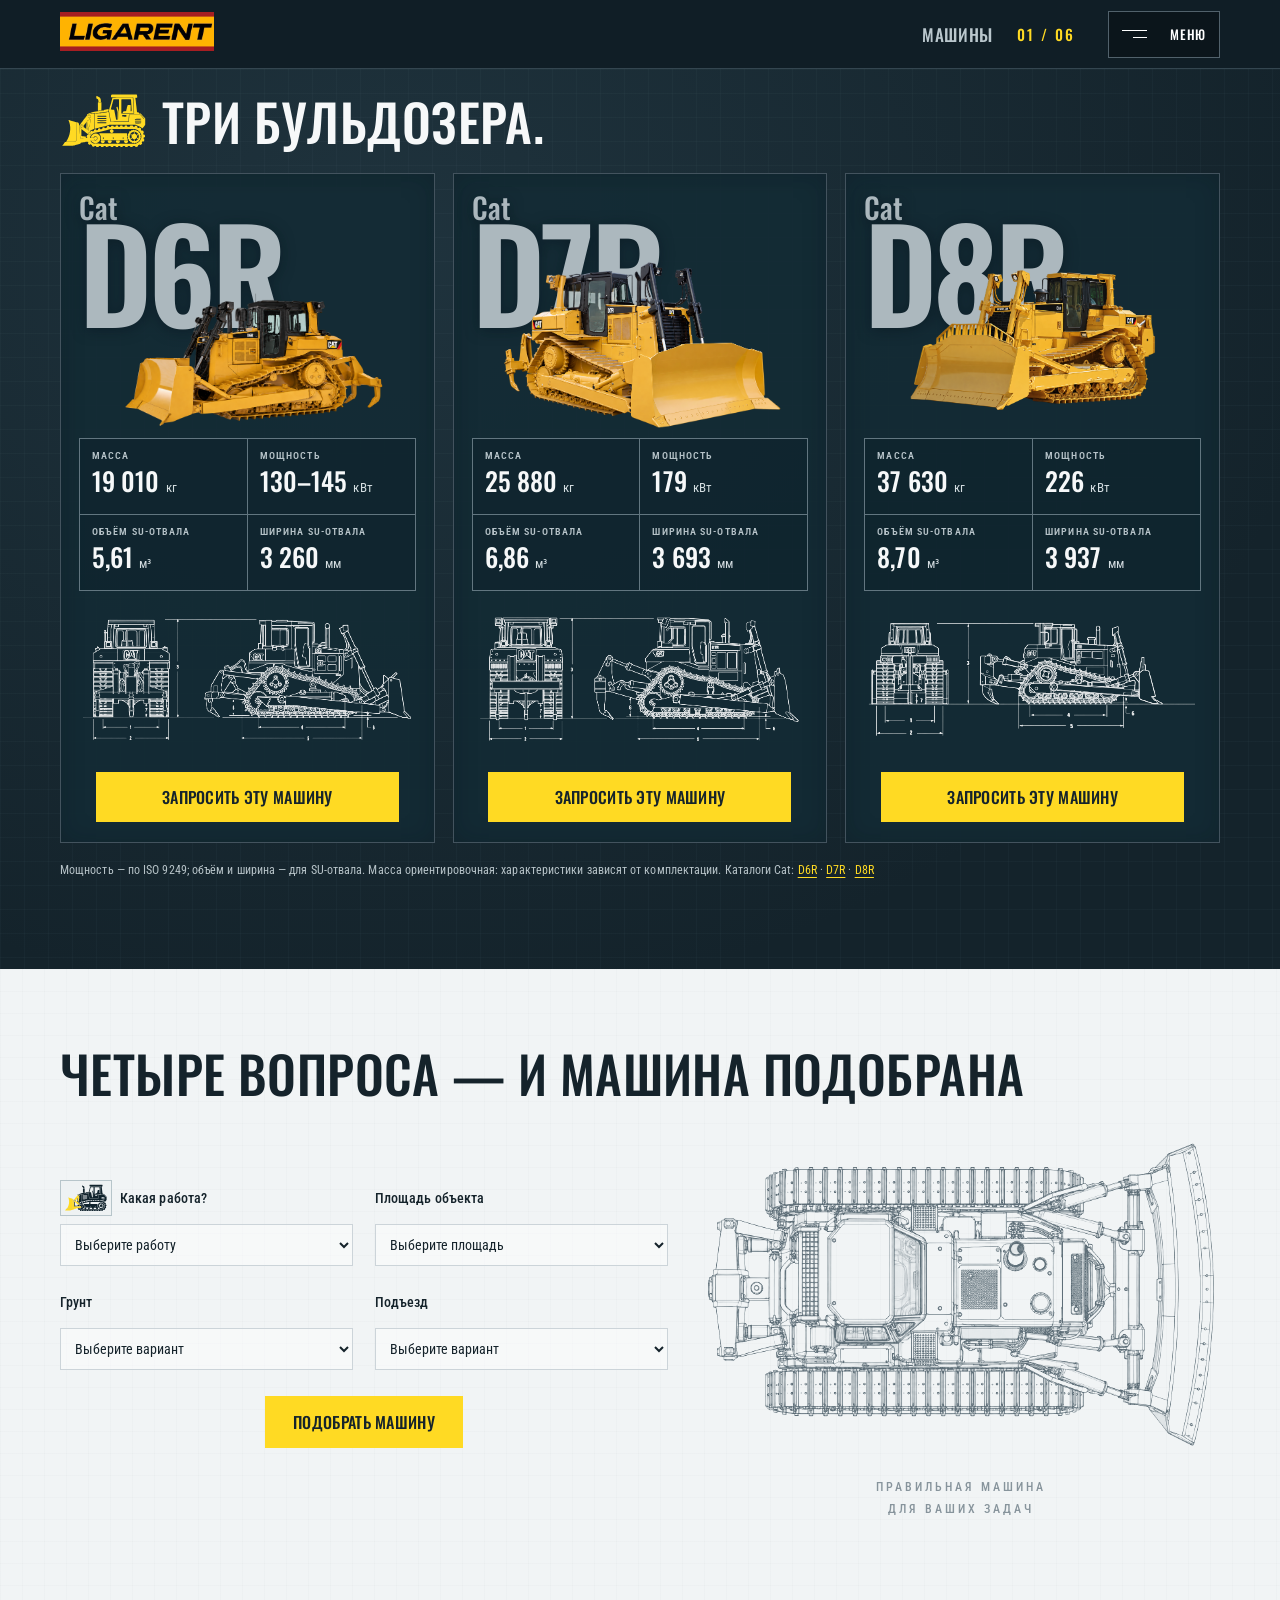
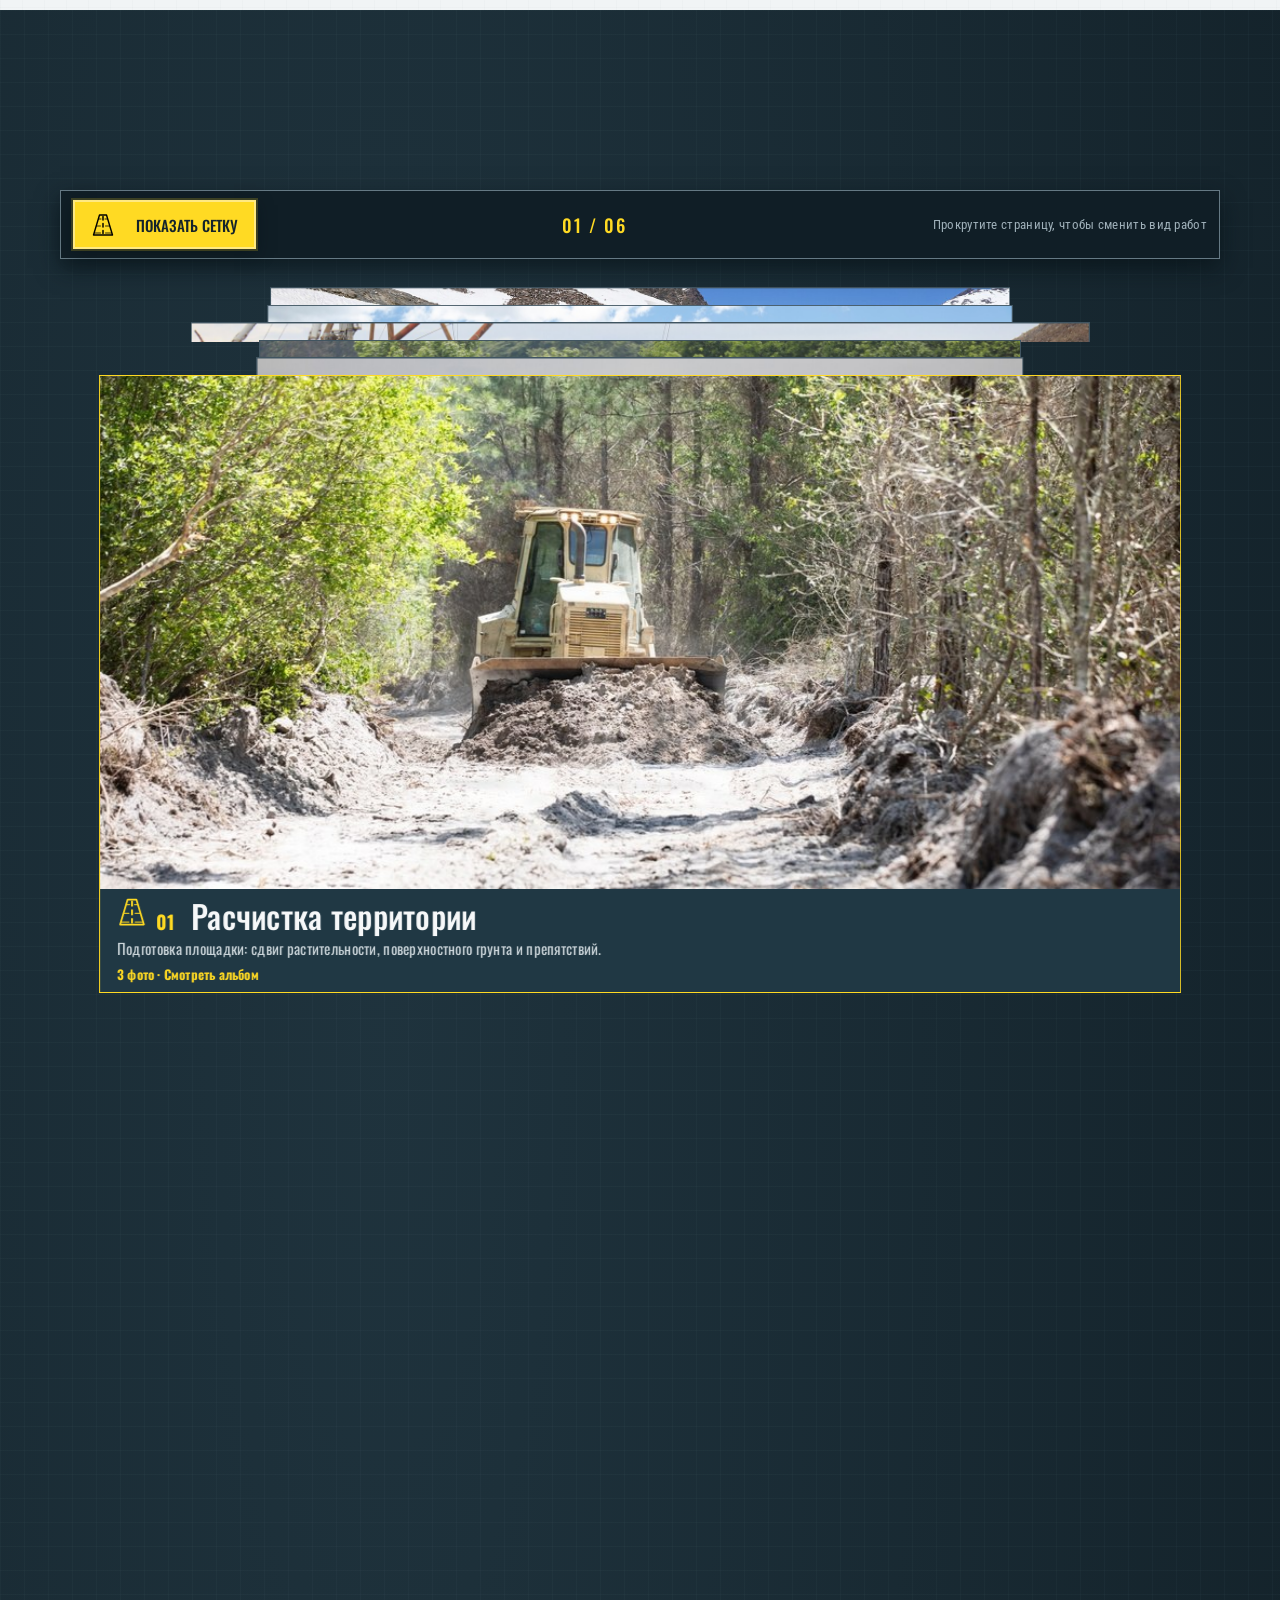
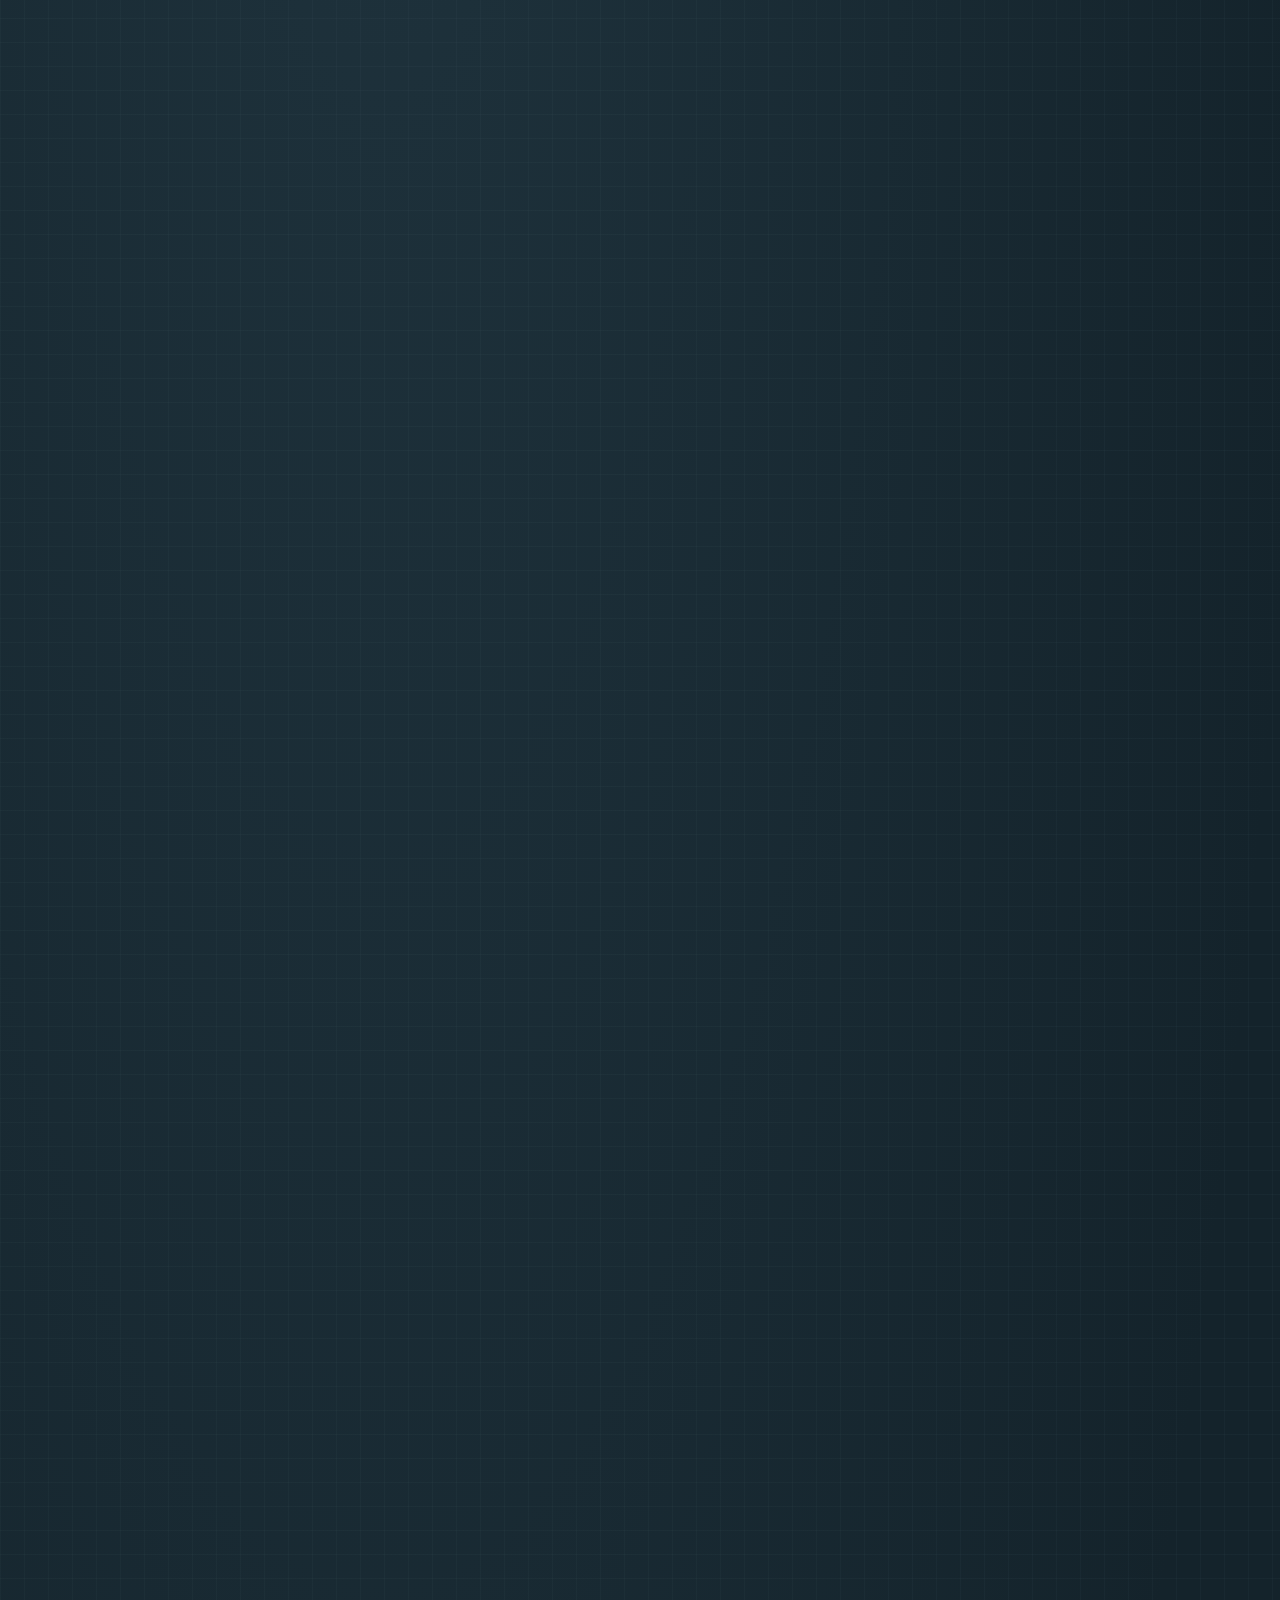
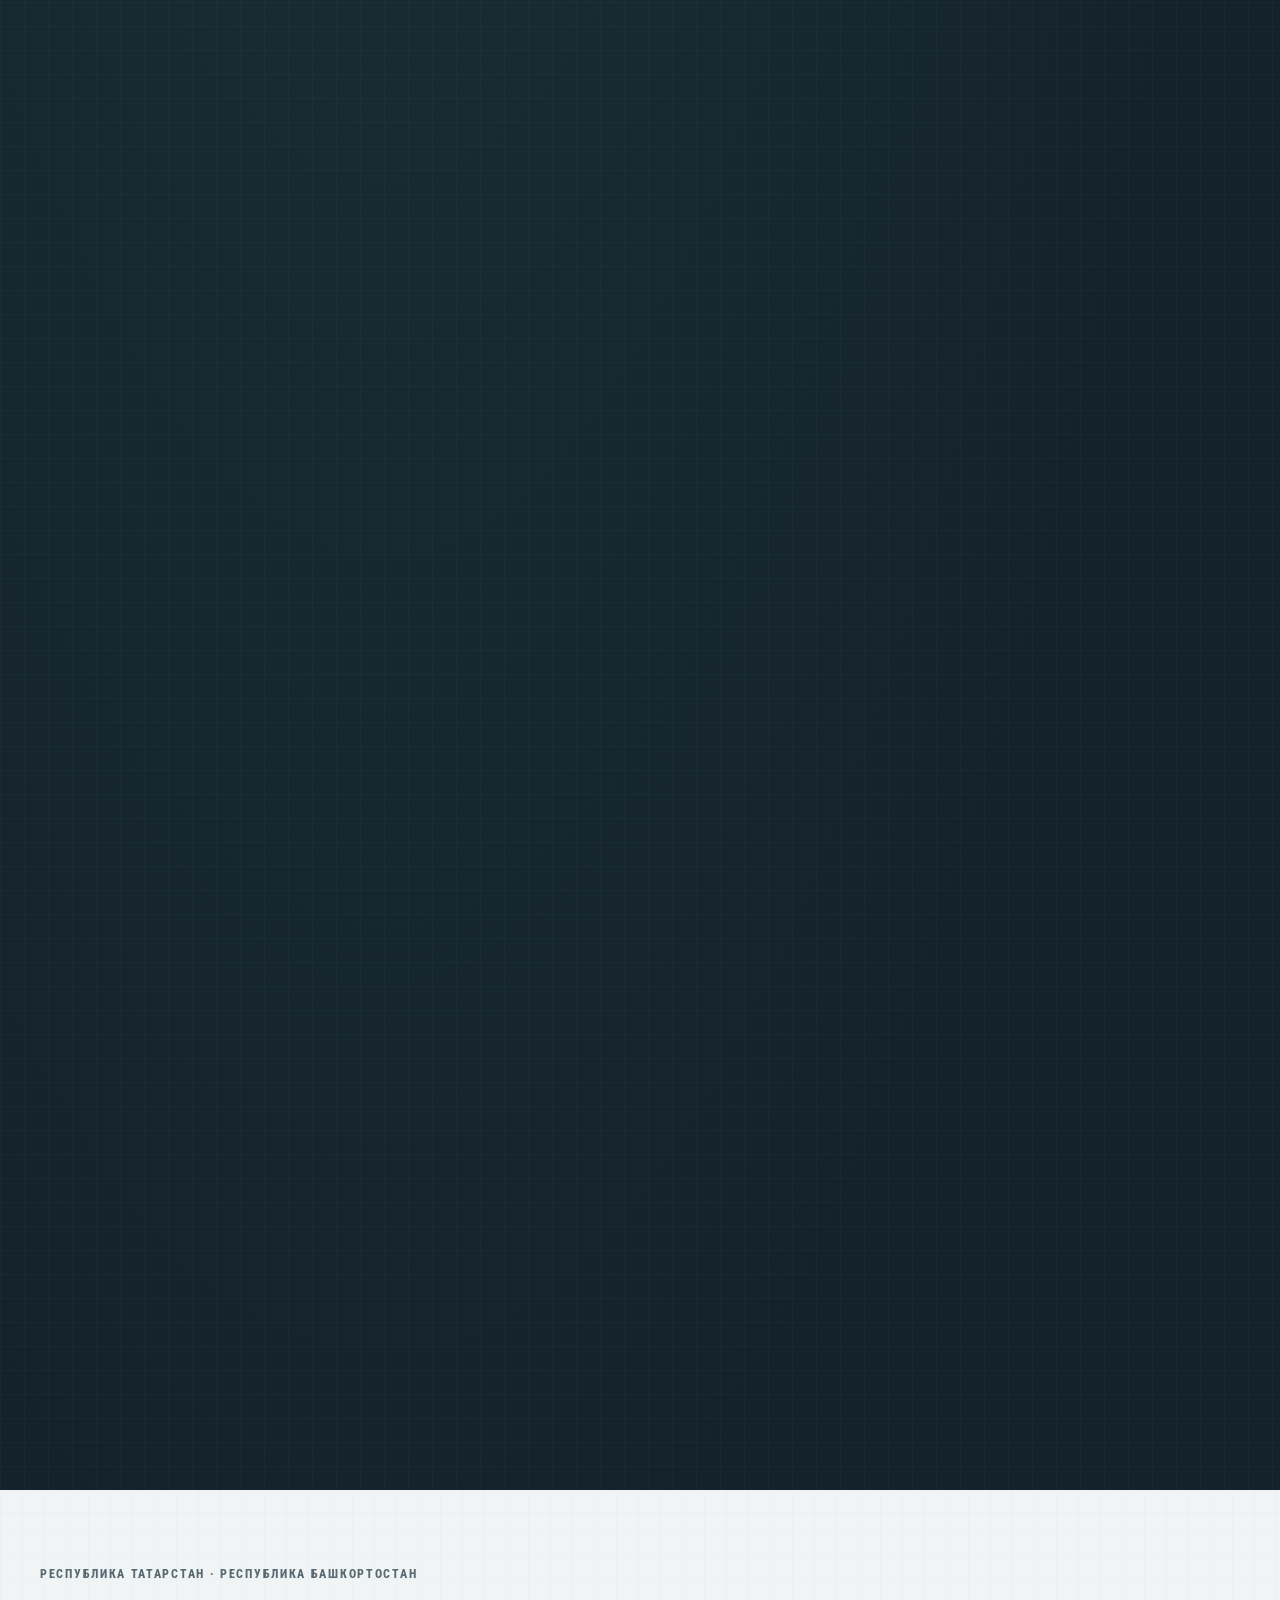
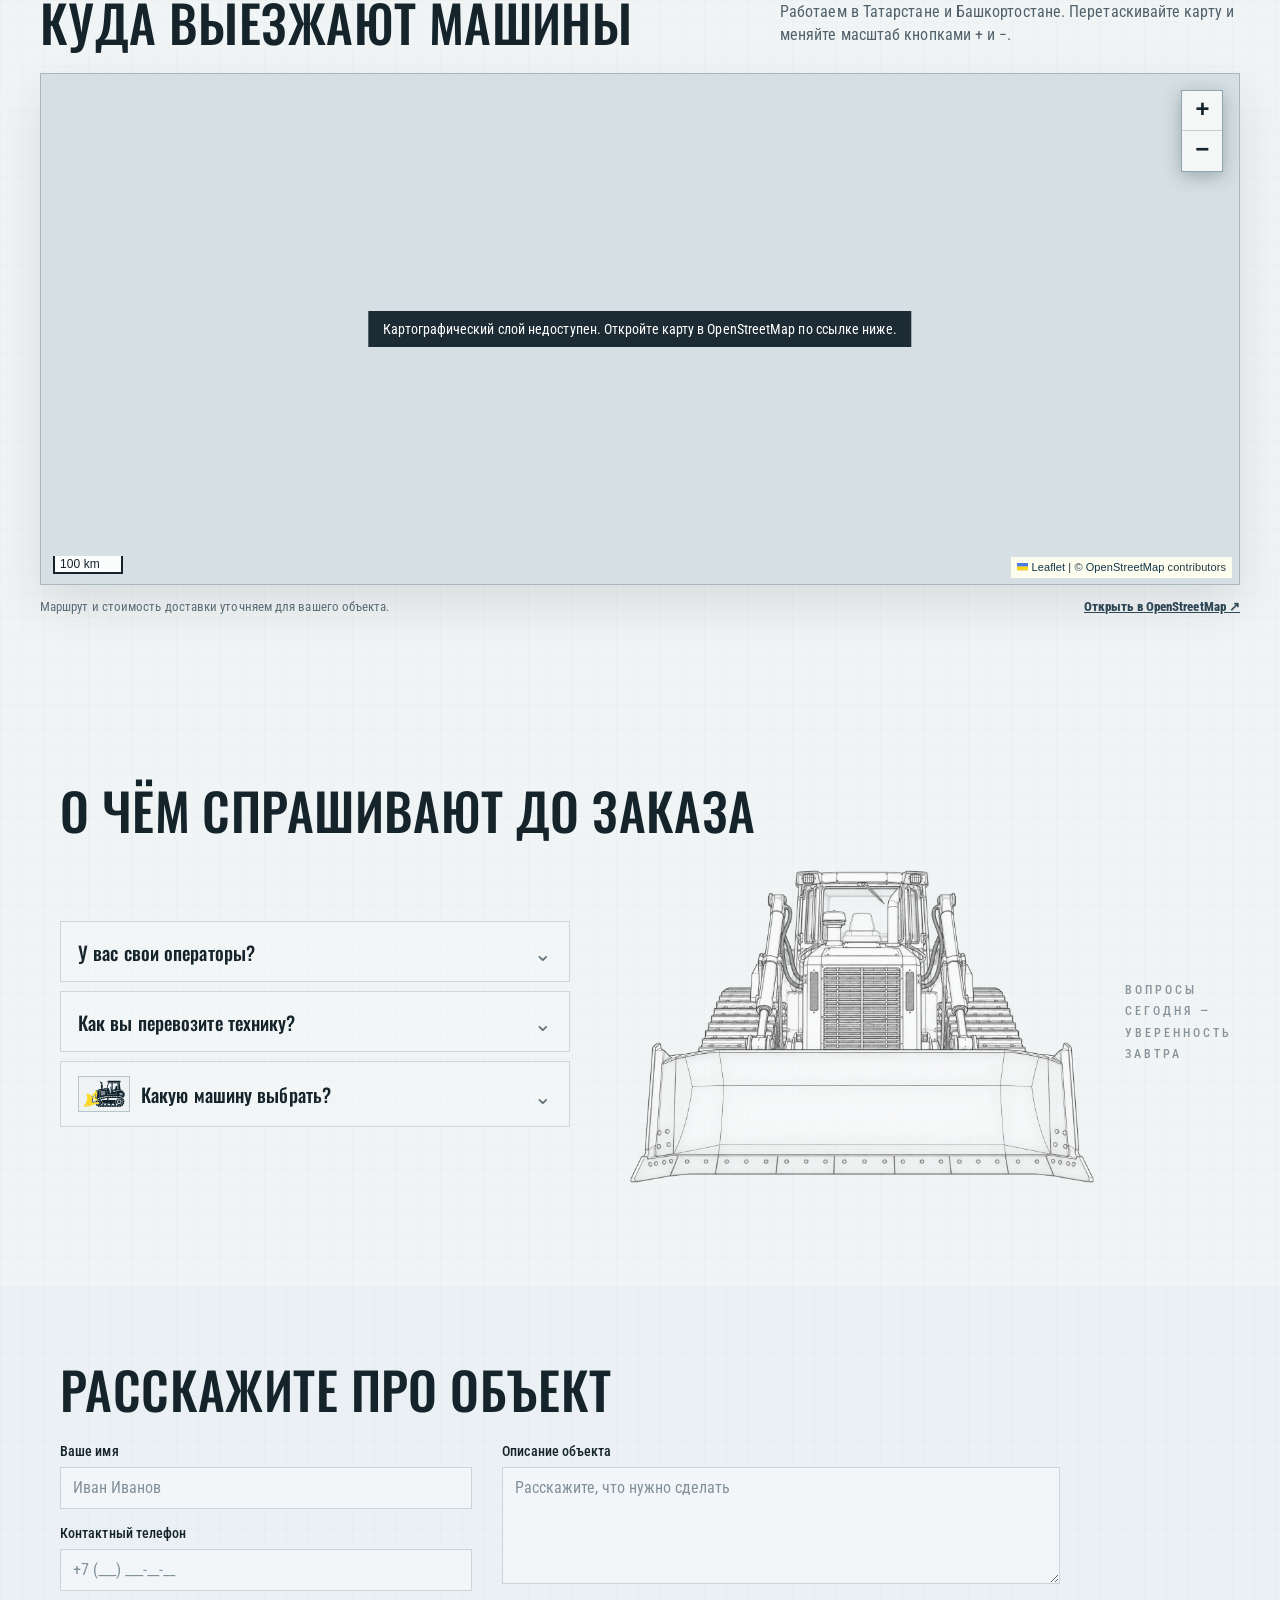
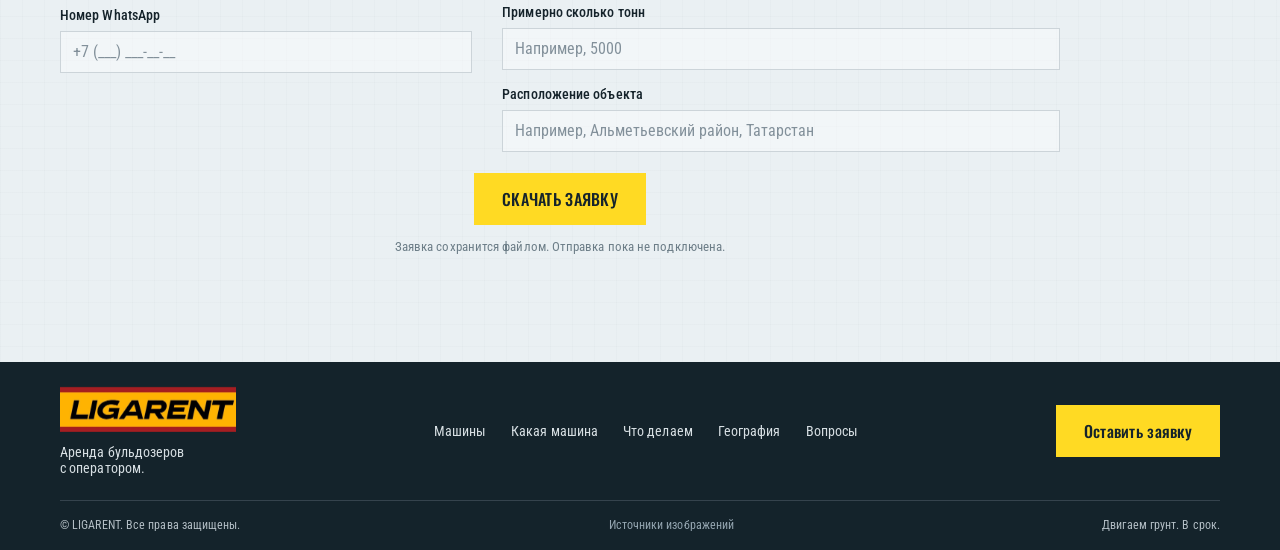
==== commit d2d75ac7: "Replace generated wordmark with supplied LIGARENT sign" ====
--- a/site.html
+++ b/site.html
@@ -1 +1 @@
-<!doctype html><html lang="ru"><head><meta charset="UTF-8"><meta name="viewport" content="width=device-width, initial-scale=1"><title>LIGARENT — Аренда бульдозеров с оператором</title><meta name="description" content="Cat D6R, D7R и D8R с оператором. Подбор бульдозера для земляных работ в Татарстане и Башкортостане."><link rel="icon" href="data:image/svg+xml,%3Csvg xmlns='http://www.w3.org/2000/svg' viewBox='0 0 32 32'%3E%3Cpath fill='%23ffda24' d='M0 0h32v32H0z'/%3E%3Cpath d='M9 7v18h16v-5H14V7z' fill='%23142229'/%3E%3C/svg%3E"><link rel="stylesheet" href="vendor/leaflet.css"><link rel="stylesheet" href="vendor/atropos.min.css"><link rel="stylesheet" href="style.css?v=61"><link rel="stylesheet" href="gallery-stack.css?v=2"></head><body><svg width="0" height="0" aria-hidden="true" focusable="false" style="position:absolute"><defs><filter id="cad-white-lines" color-interpolation-filters="sRGB"><feColorMatrix type="matrix" values="0 0 0 0 1  0 0 0 0 1  0 0 0 0 1  -.4252 -1.4304 -.1444 1.9 0"/></filter><filter id="diagram-ink" color-interpolation-filters="sRGB"><feColorMatrix type="matrix" values="0 0 0 0 .32  0 0 0 0 .39  0 0 0 0 .43  -.4252 -1.4304 -.1444 1.9 0"/></filter></defs></svg><main><section class="fleet dark" id="machines"><div class="wrap"><h1><img class="fleet-mark" src="assets/bulldozer-mark-yellow.svg?v=1" alt="">Три бульдозера.</h1><div class="machine-grid" id="machine-grid"></div><p class="machine-spec-note">Мощность — по ISO 9249; объём и ширина — для SU-отвала. Масса ориентировочная: характеристики зависят от комплектации. <span>Каталоги Cat: <a href="https://catmachine.co.in/assets/pdf/D6R-Product-Brochure.pdf" target="_blank" rel="noopener noreferrer">D6R</a> · <a href="https://brookshire.com.au/BrooksHire/media/Media/Spec%20Sheets/Cat-D7-Dozer.pdf" target="_blank" rel="noopener noreferrer">D7R</a> · <a href="https://s7d2.scene7.com/is/content/Caterpillar/C785813" target="_blank" rel="noopener noreferrer">D8R</a></span></p></div></section><div id="remaining"></div></main><script src="vendor/leaflet.js"></script><script src="app.js?v=51"></script><script src="geography-map.js?v=5"></script><script src="vendor/gsap.min.js"></script><script src="brand-transition.js?v=2"></script><script src="pages.js?v=28"></script><script src="site-return.js?v=18"></script><script src="vendor/atropos.min.js"></script><script src="machine-atropos.js?v=2"></script></body></html>
+<!doctype html><html lang="ru"><head><meta charset="UTF-8"><meta name="viewport" content="width=device-width, initial-scale=1"><title>LIGARENT — Аренда бульдозеров с оператором</title><meta name="description" content="Cat D6R, D7R и D8R с оператором. Подбор бульдозера для земляных работ в Татарстане и Башкортостане."><link rel="icon" href="data:image/svg+xml,%3Csvg xmlns='http://www.w3.org/2000/svg' viewBox='0 0 32 32'%3E%3Cpath fill='%23ffda24' d='M0 0h32v32H0z'/%3E%3Cpath d='M9 7v18h16v-5H14V7z' fill='%23142229'/%3E%3C/svg%3E"><link rel="stylesheet" href="vendor/leaflet.css"><link rel="stylesheet" href="vendor/atropos.min.css"><link rel="stylesheet" href="style.css?v=65"><link rel="stylesheet" href="gallery-stack.css?v=2"></head><body><svg width="0" height="0" aria-hidden="true" focusable="false" style="position:absolute"><defs><filter id="cad-white-lines" color-interpolation-filters="sRGB"><feColorMatrix type="matrix" values="0 0 0 0 1  0 0 0 0 1  0 0 0 0 1  -.4252 -1.4304 -.1444 1.9 0"/></filter><filter id="diagram-ink" color-interpolation-filters="sRGB"><feColorMatrix type="matrix" values="0 0 0 0 .32  0 0 0 0 .39  0 0 0 0 .43  -.4252 -1.4304 -.1444 1.9 0"/></filter></defs></svg><main><section class="fleet dark" id="machines"><div class="wrap"><h1><img class="fleet-mark" src="assets/bulldozer-mark-yellow.svg?v=1" alt="">Три бульдозера.</h1><div class="machine-grid" id="machine-grid"></div><p class="machine-spec-note">Мощность — по ISO 9249; объём и ширина — для SU-отвала. Масса ориентировочная: характеристики зависят от комплектации. <span>Каталоги Cat: <a href="https://catmachine.co.in/assets/pdf/D6R-Product-Brochure.pdf" target="_blank" rel="noopener noreferrer">D6R</a> · <a href="https://brookshire.com.au/BrooksHire/media/Media/Spec%20Sheets/Cat-D7-Dozer.pdf" target="_blank" rel="noopener noreferrer">D7R</a> · <a href="https://s7d2.scene7.com/is/content/Caterpillar/C785813" target="_blank" rel="noopener noreferrer">D8R</a></span></p></div></section><div id="remaining"></div></main><script src="vendor/leaflet.js"></script><script src="app.js?v=51"></script><script src="geography-map.js?v=5"></script><script src="vendor/gsap.min.js"></script><script src="brand-transition.js?v=5"></script><script src="pages.js?v=28"></script><script src="site-return.js?v=18"></script><script src="vendor/atropos.min.js"></script><script src="machine-atropos.js?v=2"></script></body></html>
--- a/style.css
+++ b/style.css
@@ -342,6 +342,12 @@
 .machine-atropos .machine-stage,.machine-atropos .machine-meta,.machine-atropos .drawing,.machine-atropos .machine>button{position:relative;z-index:1}
 .machine-atropos .machine-model{color:#acb8be;text-shadow:0 2px 14px #07141d80}
 @media(max-width:620px){.brand-background .fleet,.brand-background .work{background-attachment:scroll,scroll;background-size:cover,auto 100svh;background-repeat:no-repeat,repeat-y}.brand-background .faq::before{opacity:.72}.brand-background .faq::after{background:#f1f4f5d6}}
+
+/* Hold the clean sign frame until its mark becomes live DOM UI. */
+.reel-entry-frame{position:fixed;inset:0;z-index:99997;background:#06090a url('assets/ligarent-loader-clean-last-720p.jpg') center/cover no-repeat;pointer-events:none;will-change:opacity}
+.reel-entry-curtain{position:fixed;inset:0;z-index:99998;background:#101d25;opacity:0;pointer-events:none;will-change:opacity}
+.reel-entry-logo{position:fixed!important;top:0;left:0;z-index:99999;margin:0!important;opacity:0;pointer-events:none;transform-origin:top left;will-change:transform,opacity}
+@media(prefers-reduced-motion:reduce){.reel-entry-frame,.reel-entry-curtain,.reel-entry-logo{display:none!important}}
 @media(max-width:900px){
   .selector-layout{grid-template-columns:1fr}
   .selector-art{display:block;width:min(100%,600px);margin:8px auto 0}
@@ -409,3 +415,30 @@
 #machines.fleet{padding-top:24px}
 @media(max-width:620px){#machines.fleet{padding-top:18px}}
 html{overscroll-behavior-y:none}
+
+/* Use the supplied production sign everywhere the previous text badge appeared. */
+.logo {
+  width: 160px;
+  aspect-ratio: 944 / 240;
+  margin-left: 0;
+  padding: 0;
+  overflow: hidden;
+  background: url('assets/ligarent-sign.png?v=1') center / 100% 100% no-repeat;
+  color: transparent;
+  font-size: 0;
+  line-height: 0;
+  text-indent: 100%;
+  white-space: nowrap;
+}
+.logo::before,
+.logo::after { content: none; display: none; }
+.site-brand .logo { width: clamp(142px, 12vw, 188px); margin-left: 0; }
+.full-menu-head .logo { width: clamp(142px, 12vw, 176px); margin-left: 0; }
+.footer .logo { width: 176px; }
+.brand-transition__sign { padding: 0; border: 0; background: transparent; }
+.brand-transition__sign .logo { width: clamp(280px, 48vw, 650px); }
+@media(max-width:760px) {
+  .site-brand .logo,
+  .full-menu-head .logo { width: 132px; }
+  .footer .logo { width: 150px; }
+}
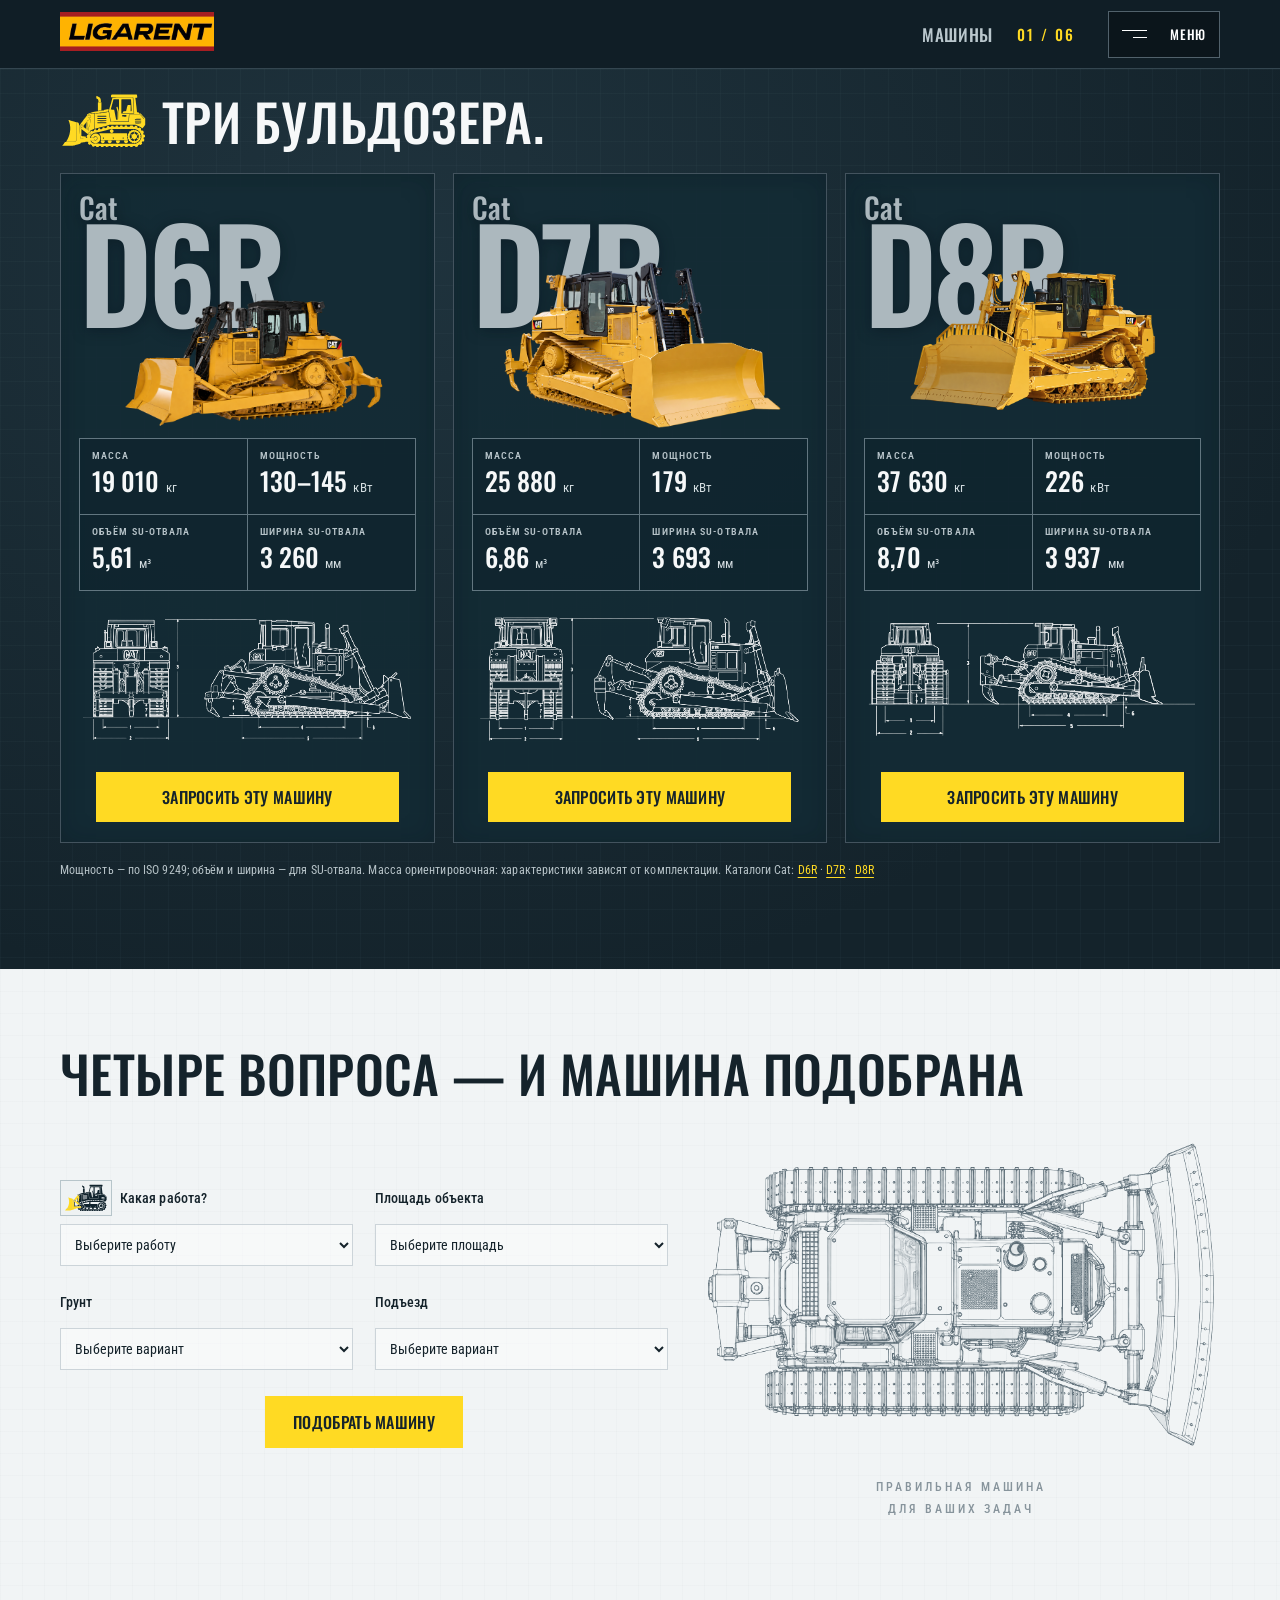
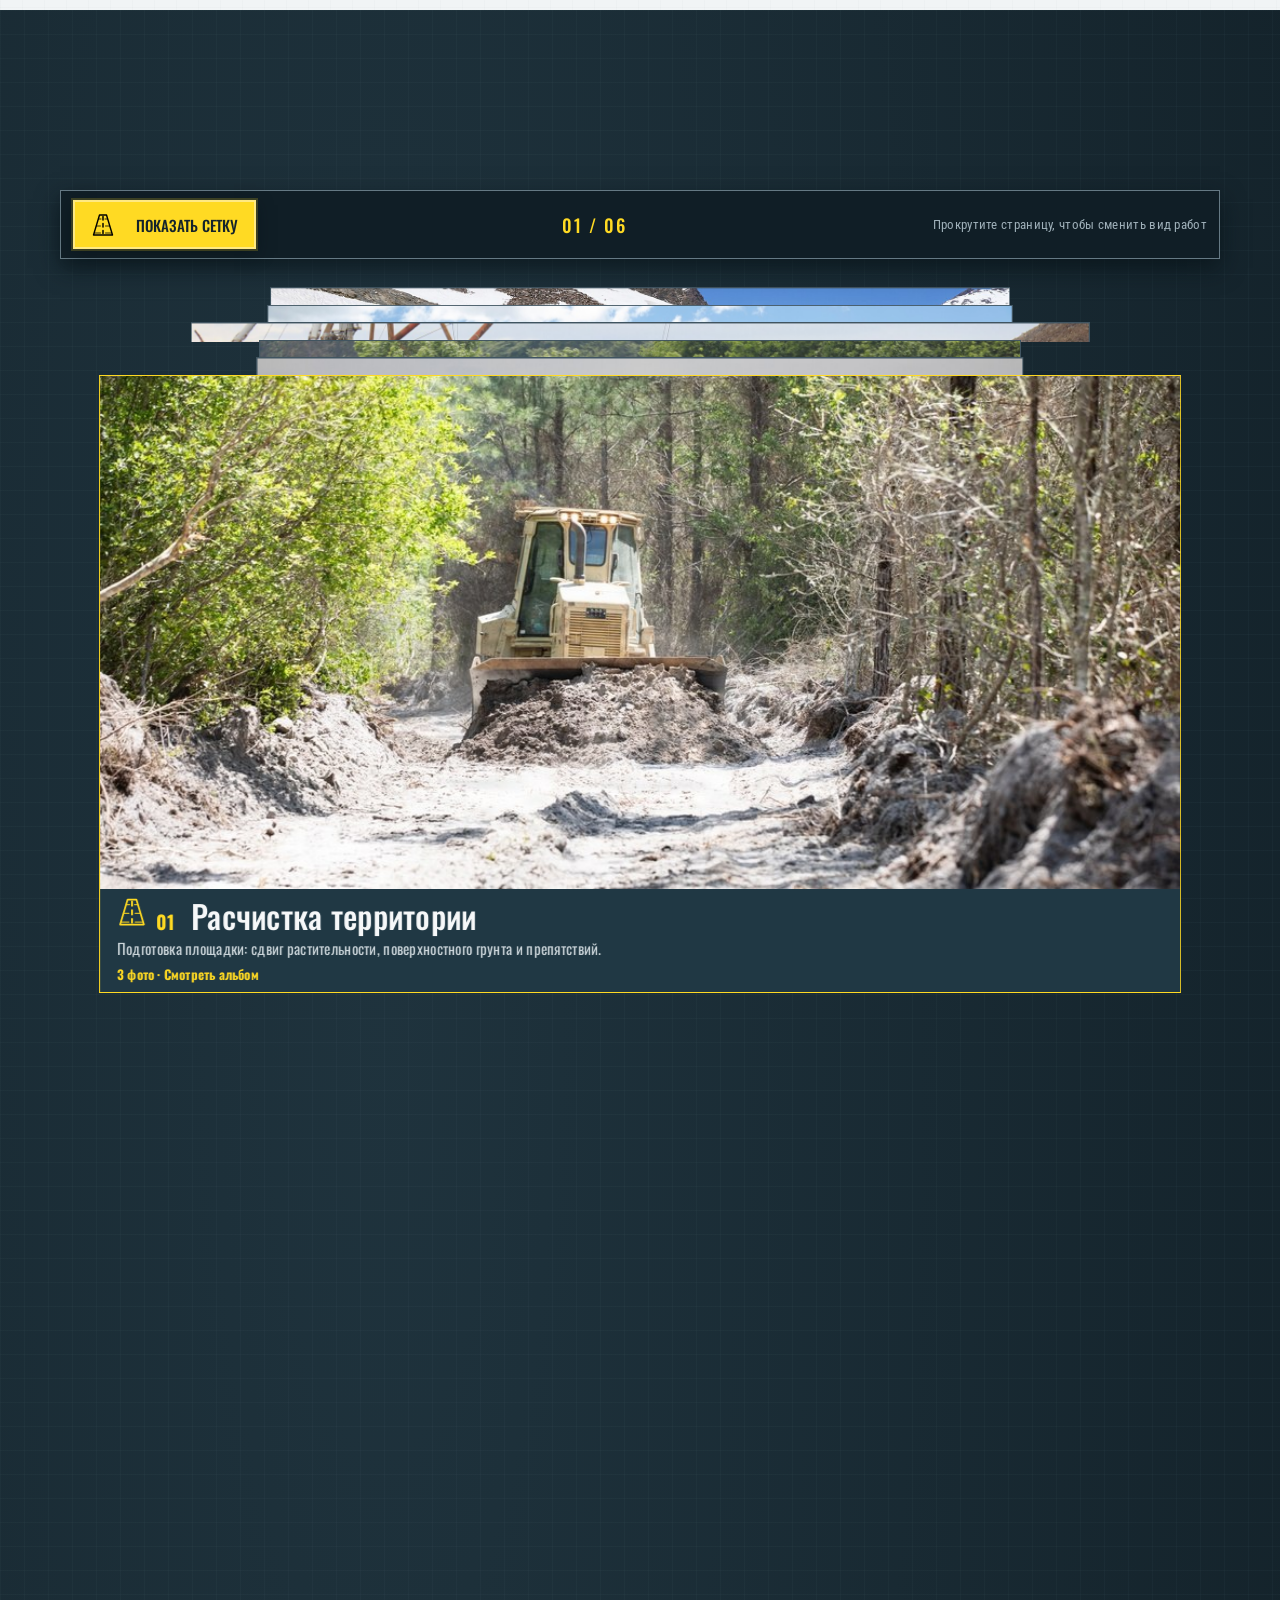
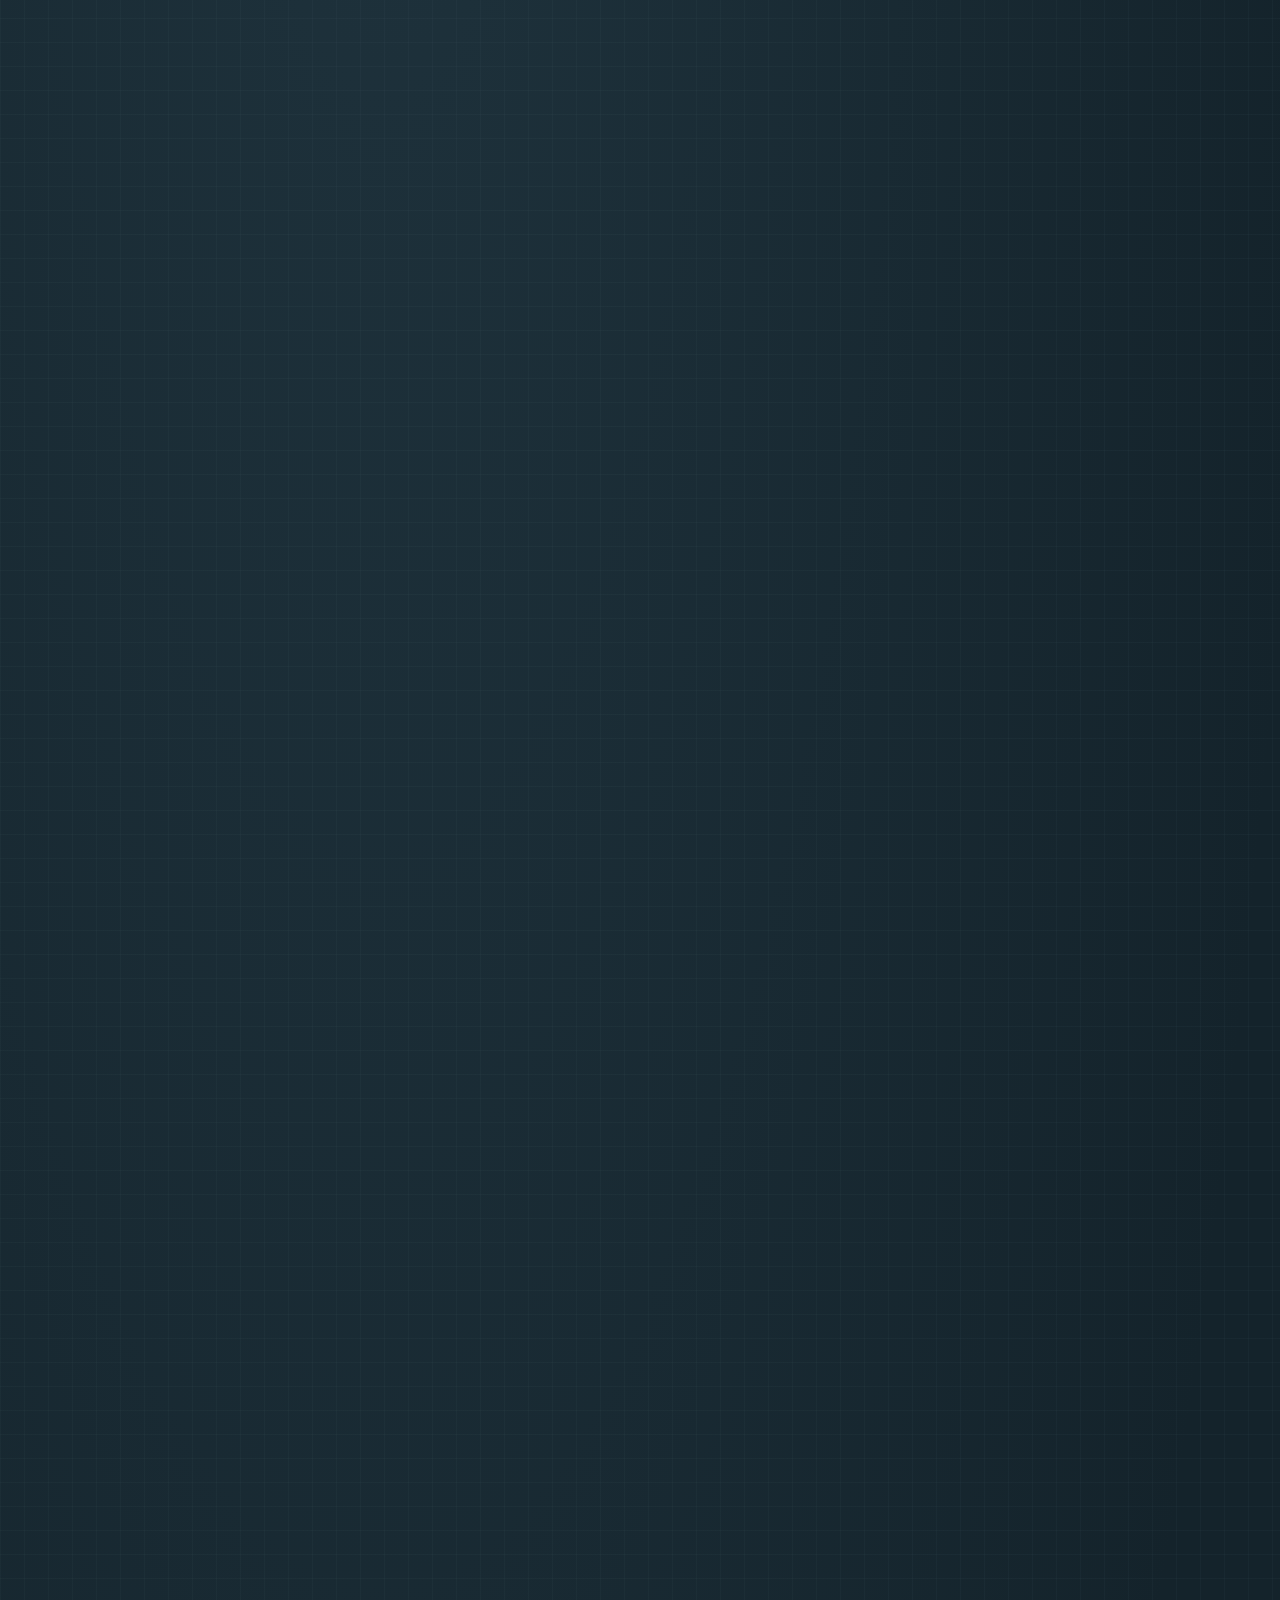
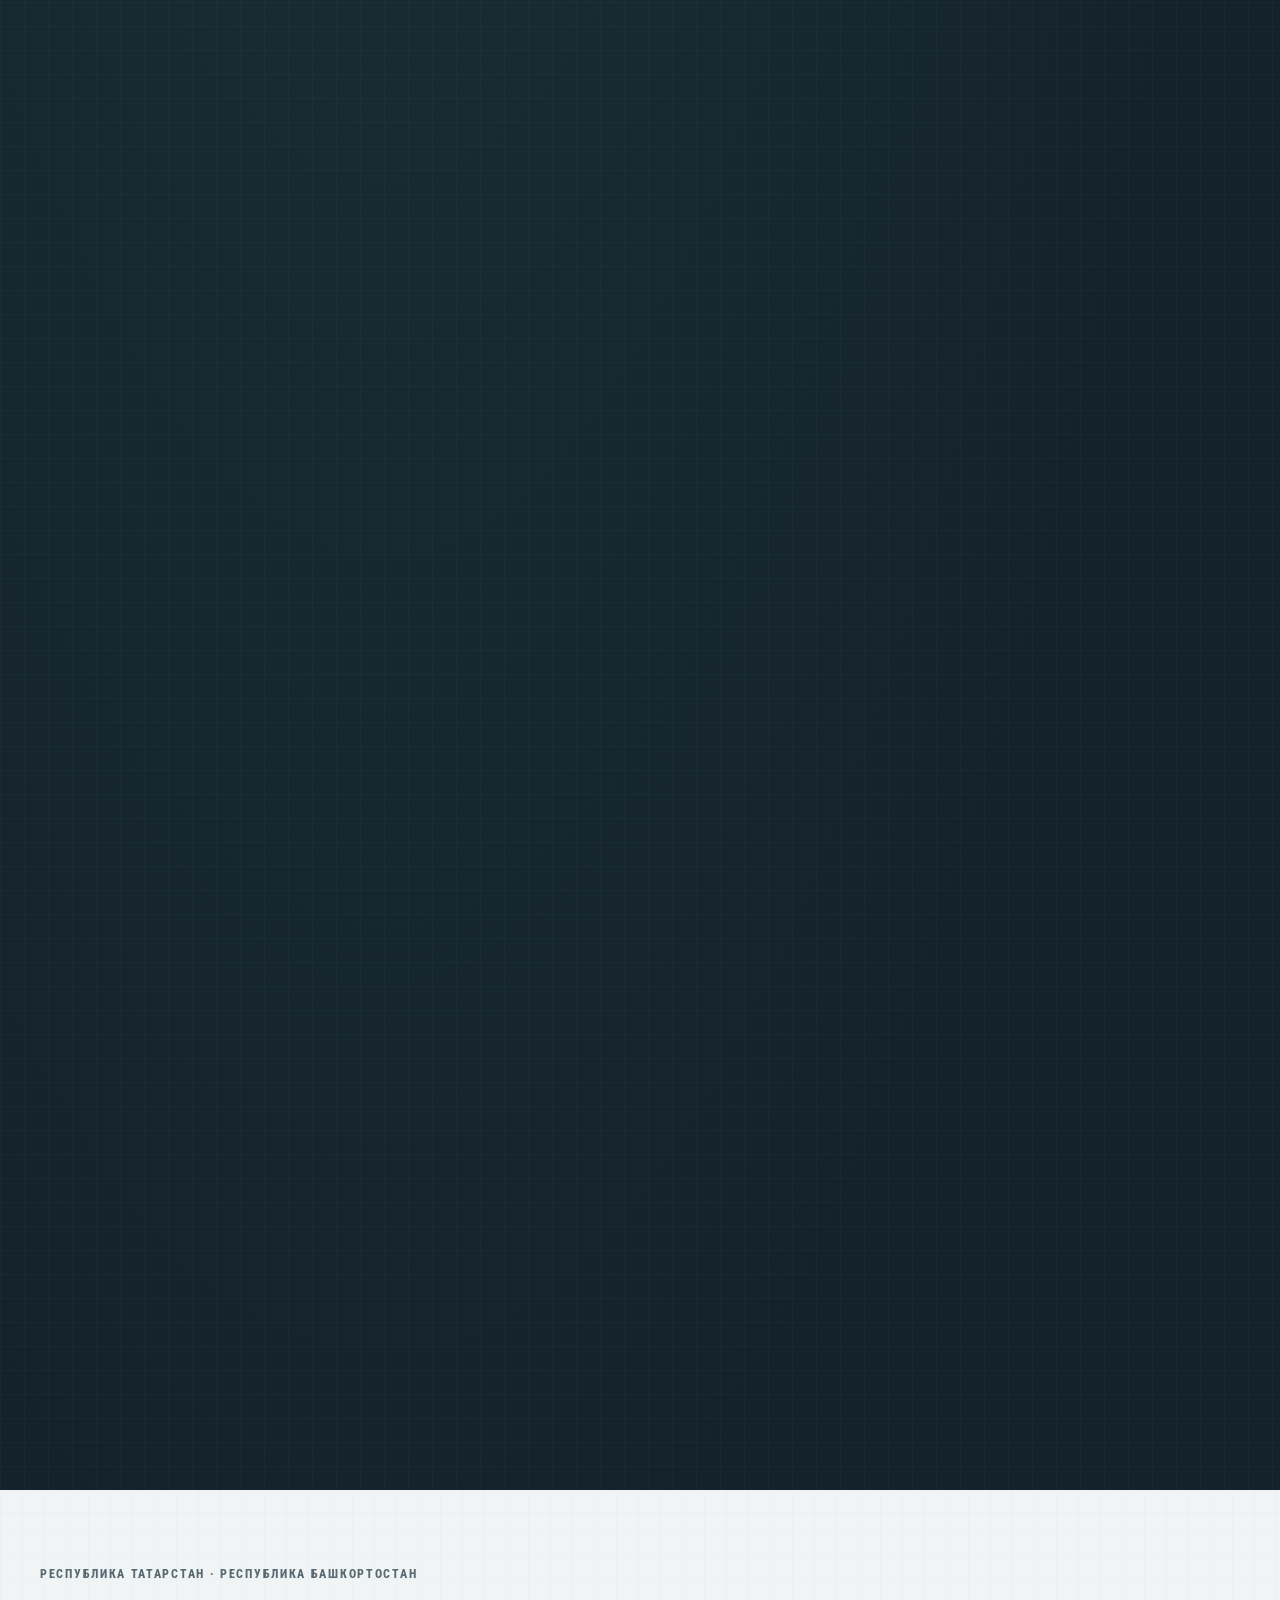
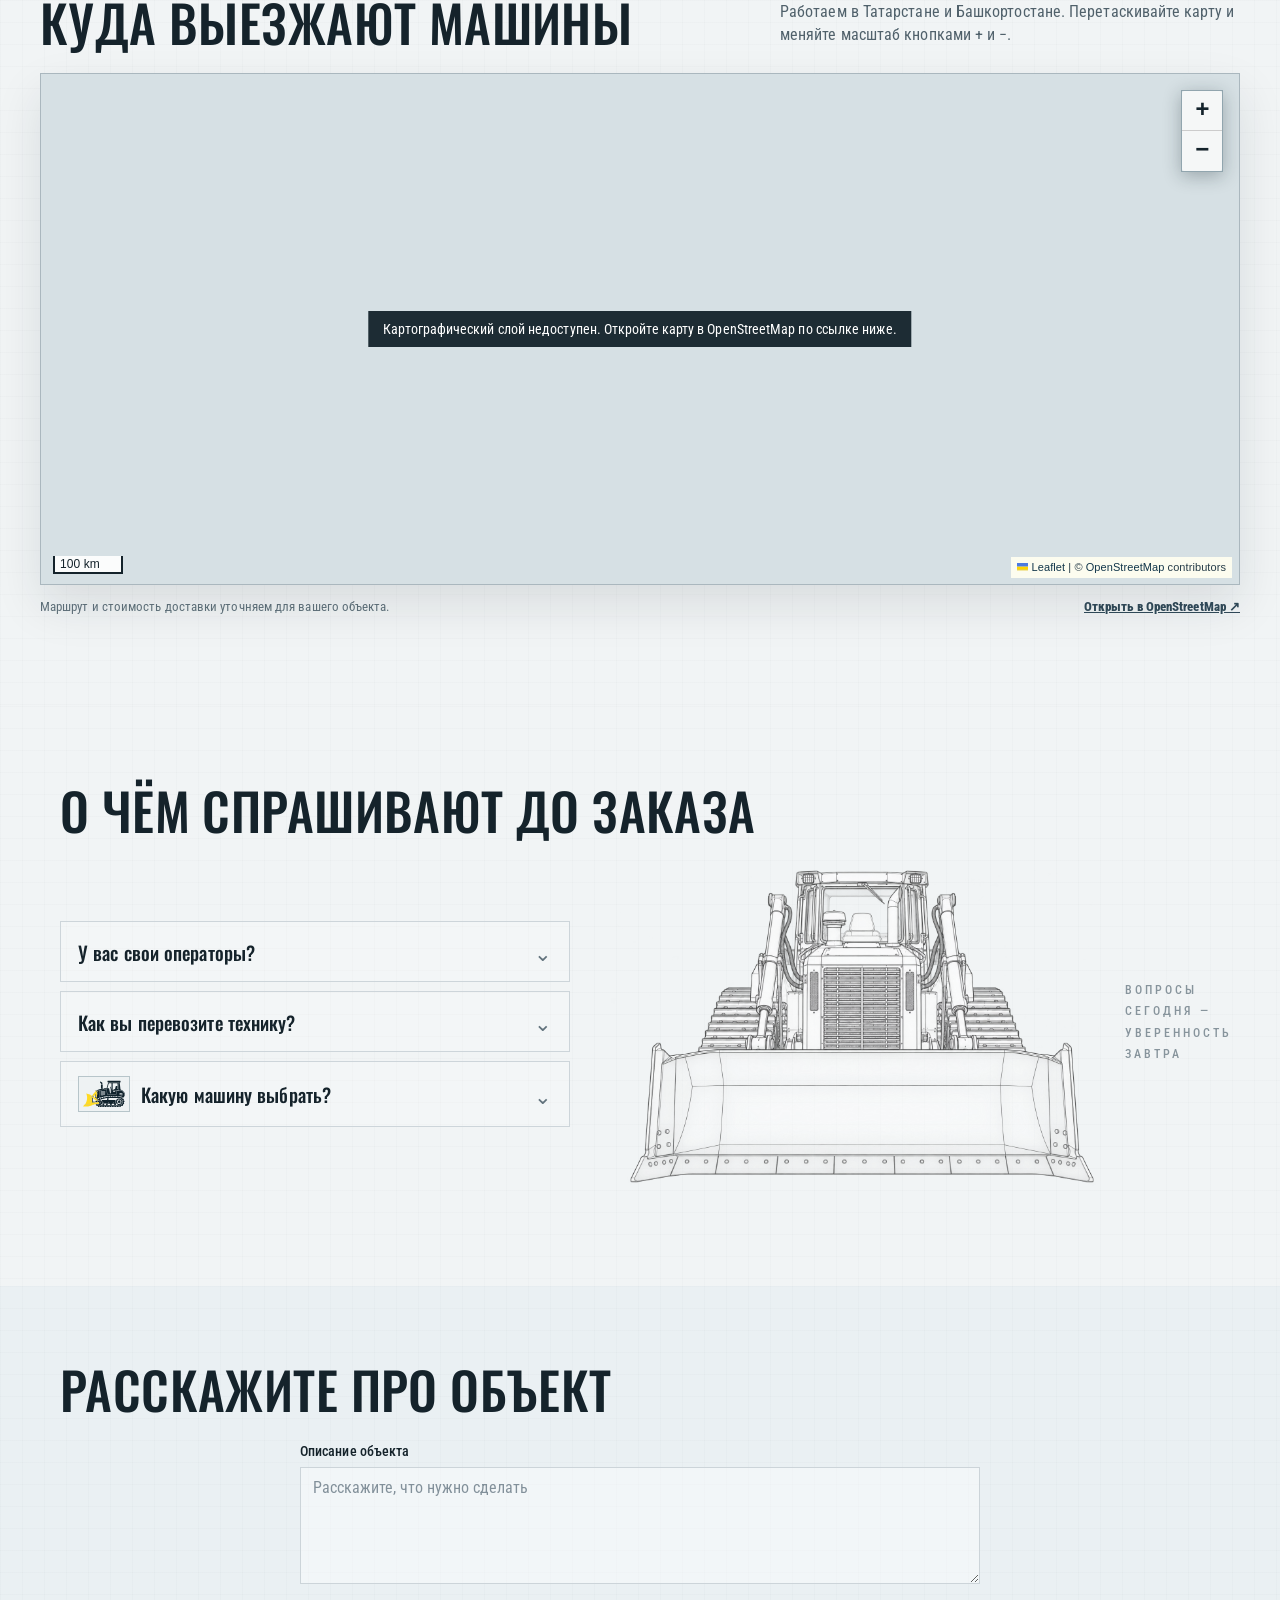
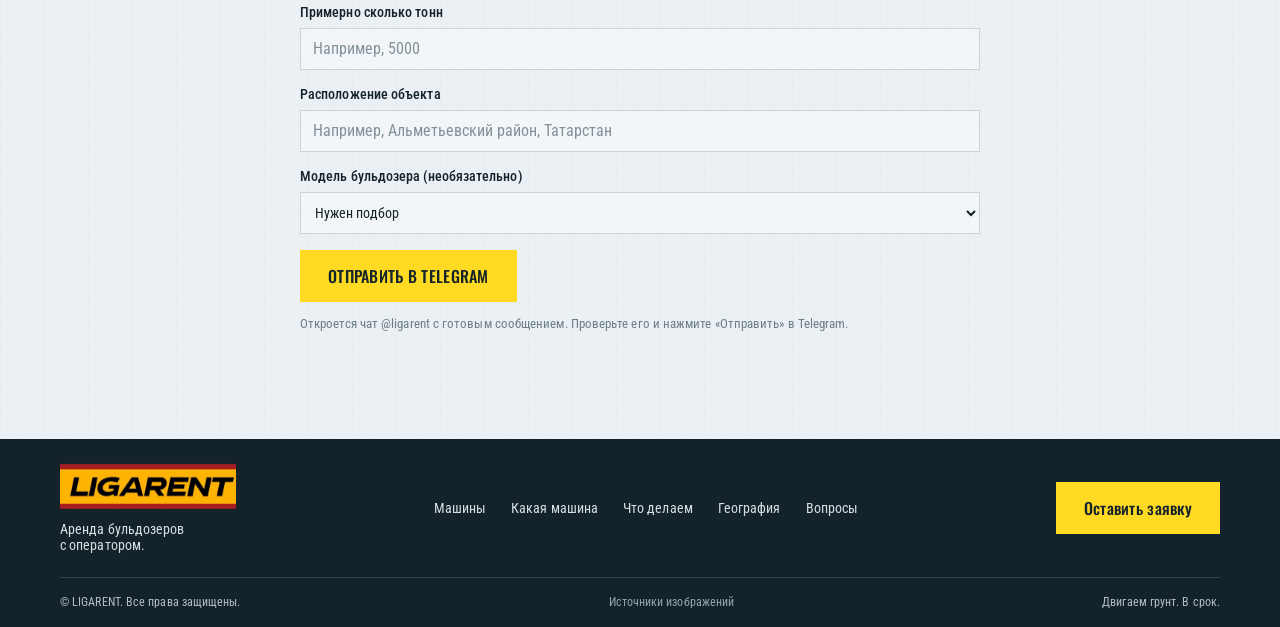
==== commit a0d79bd1: "Send project enquiries through Telegram draft link" ====
--- a/site.html
+++ b/site.html
@@ -1 +1 @@
-<!doctype html><html lang="ru"><head><meta charset="UTF-8"><meta name="viewport" content="width=device-width, initial-scale=1"><title>LIGARENT — Аренда бульдозеров с оператором</title><meta name="description" content="Cat D6R, D7R и D8R с оператором. Подбор бульдозера для земляных работ в Татарстане и Башкортостане."><link rel="icon" href="data:image/svg+xml,%3Csvg xmlns='http://www.w3.org/2000/svg' viewBox='0 0 32 32'%3E%3Cpath fill='%23ffda24' d='M0 0h32v32H0z'/%3E%3Cpath d='M9 7v18h16v-5H14V7z' fill='%23142229'/%3E%3C/svg%3E"><link rel="stylesheet" href="vendor/leaflet.css"><link rel="stylesheet" href="vendor/atropos.min.css"><link rel="stylesheet" href="style.css?v=65"><link rel="stylesheet" href="gallery-stack.css?v=2"></head><body><svg width="0" height="0" aria-hidden="true" focusable="false" style="position:absolute"><defs><filter id="cad-white-lines" color-interpolation-filters="sRGB"><feColorMatrix type="matrix" values="0 0 0 0 1  0 0 0 0 1  0 0 0 0 1  -.4252 -1.4304 -.1444 1.9 0"/></filter><filter id="diagram-ink" color-interpolation-filters="sRGB"><feColorMatrix type="matrix" values="0 0 0 0 .32  0 0 0 0 .39  0 0 0 0 .43  -.4252 -1.4304 -.1444 1.9 0"/></filter></defs></svg><main><section class="fleet dark" id="machines"><div class="wrap"><h1><img class="fleet-mark" src="assets/bulldozer-mark-yellow.svg?v=1" alt="">Три бульдозера.</h1><div class="machine-grid" id="machine-grid"></div><p class="machine-spec-note">Мощность — по ISO 9249; объём и ширина — для SU-отвала. Масса ориентировочная: характеристики зависят от комплектации. <span>Каталоги Cat: <a href="https://catmachine.co.in/assets/pdf/D6R-Product-Brochure.pdf" target="_blank" rel="noopener noreferrer">D6R</a> · <a href="https://brookshire.com.au/BrooksHire/media/Media/Spec%20Sheets/Cat-D7-Dozer.pdf" target="_blank" rel="noopener noreferrer">D7R</a> · <a href="https://s7d2.scene7.com/is/content/Caterpillar/C785813" target="_blank" rel="noopener noreferrer">D8R</a></span></p></div></section><div id="remaining"></div></main><script src="vendor/leaflet.js"></script><script src="app.js?v=51"></script><script src="geography-map.js?v=5"></script><script src="vendor/gsap.min.js"></script><script src="brand-transition.js?v=5"></script><script src="pages.js?v=28"></script><script src="site-return.js?v=18"></script><script src="vendor/atropos.min.js"></script><script src="machine-atropos.js?v=2"></script></body></html>
+<!doctype html><html lang="ru"><head><meta charset="UTF-8"><meta name="viewport" content="width=device-width, initial-scale=1"><title>LIGARENT — Аренда бульдозеров с оператором</title><meta name="description" content="Cat D6R, D7R и D8R с оператором. Подбор бульдозера для земляных работ в Татарстане и Башкортостане."><link rel="icon" href="data:image/svg+xml,%3Csvg xmlns='http://www.w3.org/2000/svg' viewBox='0 0 32 32'%3E%3Cpath fill='%23ffda24' d='M0 0h32v32H0z'/%3E%3Cpath d='M9 7v18h16v-5H14V7z' fill='%23142229'/%3E%3C/svg%3E"><link rel="stylesheet" href="vendor/leaflet.css"><link rel="stylesheet" href="vendor/atropos.min.css"><link rel="stylesheet" href="style.css?v=66"><link rel="stylesheet" href="gallery-stack.css?v=2"></head><body><svg width="0" height="0" aria-hidden="true" focusable="false" style="position:absolute"><defs><filter id="cad-white-lines" color-interpolation-filters="sRGB"><feColorMatrix type="matrix" values="0 0 0 0 1  0 0 0 0 1  0 0 0 0 1  -.4252 -1.4304 -.1444 1.9 0"/></filter><filter id="diagram-ink" color-interpolation-filters="sRGB"><feColorMatrix type="matrix" values="0 0 0 0 .32  0 0 0 0 .39  0 0 0 0 .43  -.4252 -1.4304 -.1444 1.9 0"/></filter></defs></svg><main><section class="fleet dark" id="machines"><div class="wrap"><h1><img class="fleet-mark" src="assets/bulldozer-mark-yellow.svg?v=1" alt="">Три бульдозера.</h1><div class="machine-grid" id="machine-grid"></div><p class="machine-spec-note">Мощность — по ISO 9249; объём и ширина — для SU-отвала. Масса ориентировочная: характеристики зависят от комплектации. <span>Каталоги Cat: <a href="https://catmachine.co.in/assets/pdf/D6R-Product-Brochure.pdf" target="_blank" rel="noopener noreferrer">D6R</a> · <a href="https://brookshire.com.au/BrooksHire/media/Media/Spec%20Sheets/Cat-D7-Dozer.pdf" target="_blank" rel="noopener noreferrer">D7R</a> · <a href="https://s7d2.scene7.com/is/content/Caterpillar/C785813" target="_blank" rel="noopener noreferrer">D8R</a></span></p></div></section><div id="remaining"></div></main><script src="vendor/leaflet.js"></script><script src="app.js?v=52"></script><script src="geography-map.js?v=5"></script><script src="vendor/gsap.min.js"></script><script src="brand-transition.js?v=5"></script><script src="pages.js?v=28"></script><script src="site-return.js?v=18"></script><script src="vendor/atropos.min.js"></script><script src="machine-atropos.js?v=2"></script></body></html>
--- a/style.css
+++ b/style.css
@@ -366,9 +366,9 @@
 
 @media(max-width:760px){.site-page-count{display:none}}
 
-/* The enquiry remains a full-width form without the decorative machine drawing. */
-.enquiry .split{grid-template-columns:minmax(0,1fr)}
-.enquiry #enquiry-form{width:100%;max-width:1000px}
+/* Keep the project details together in one readable column. */
+.enquiry #enquiry-form{width:100%;max-width:680px;margin-inline:auto}
+.enquiry .form-footer{text-align:left}
 
 /* Condensed Cyrillic typography: lean industrial display with readable supporting copy. */
 :root{--font-display:'Oswald','Roboto Condensed',Arial,sans-serif;--font-body:'Roboto Condensed',Arial,sans-serif}
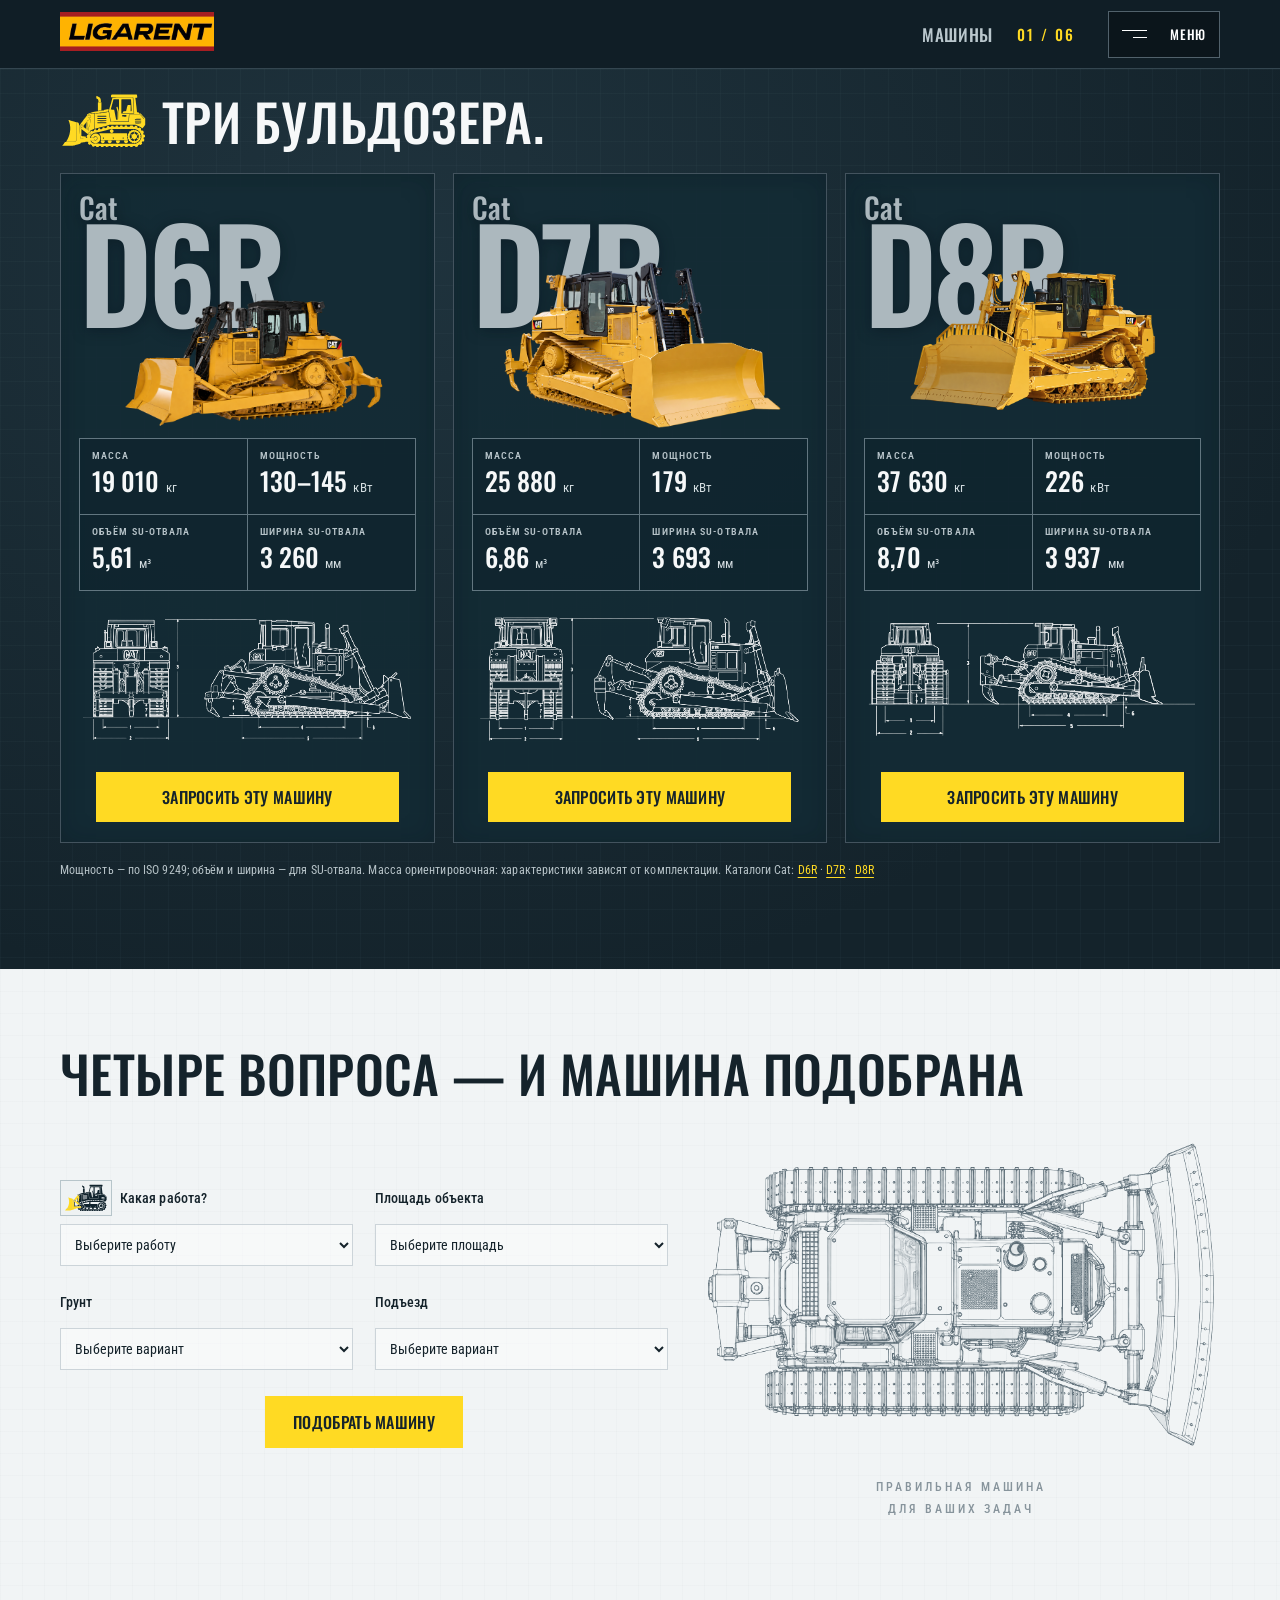
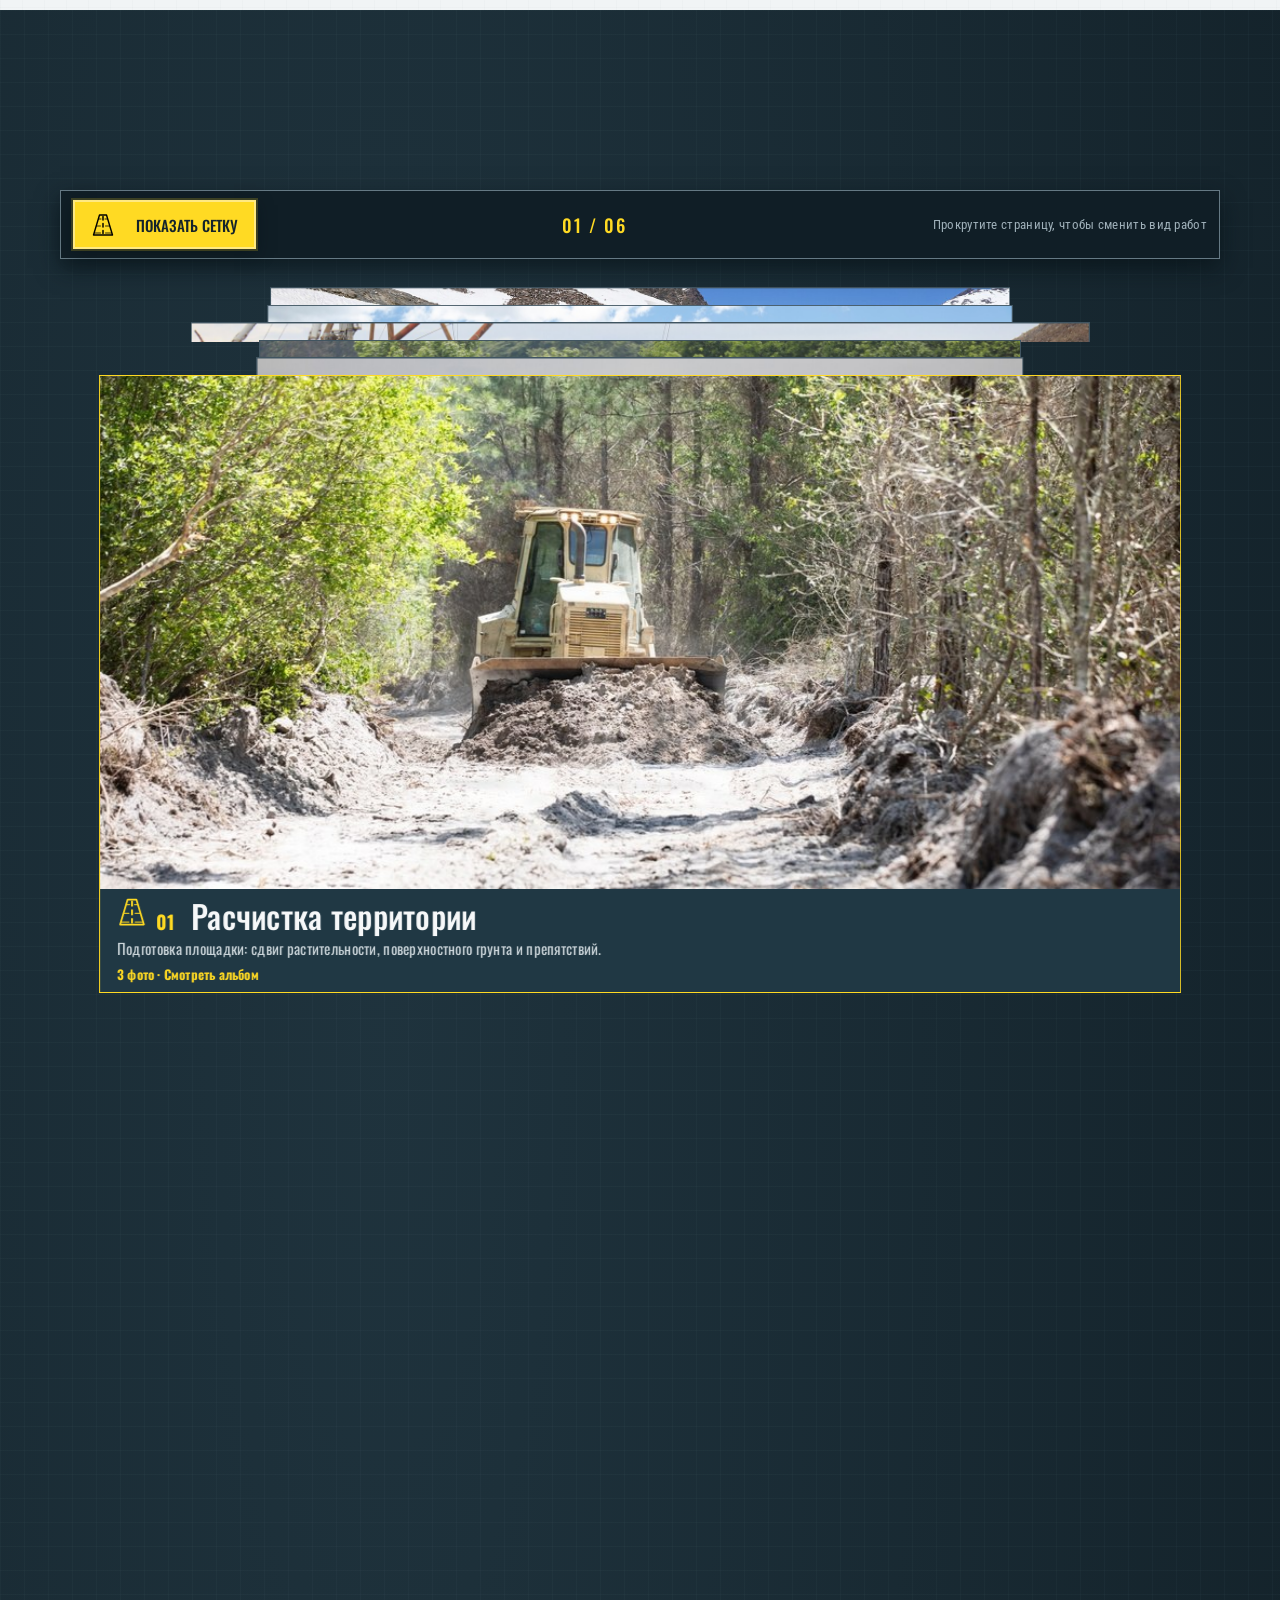
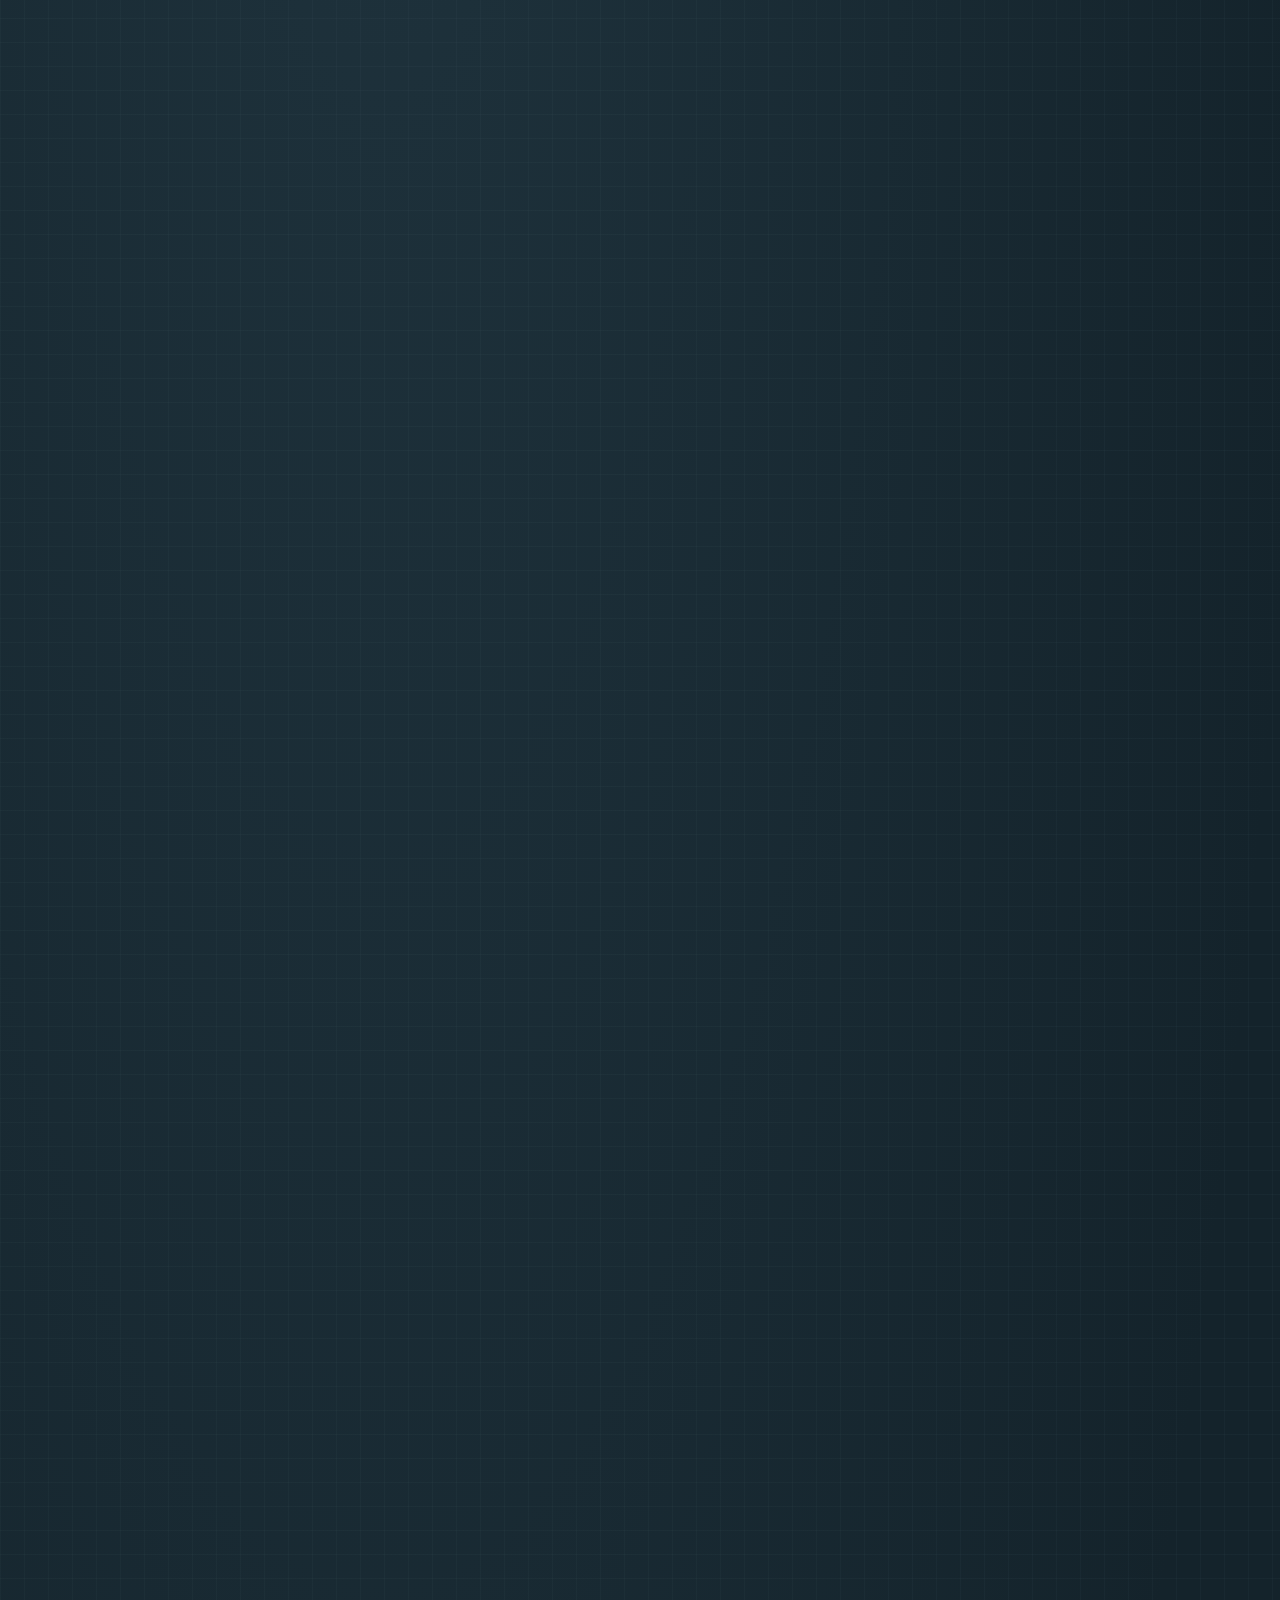
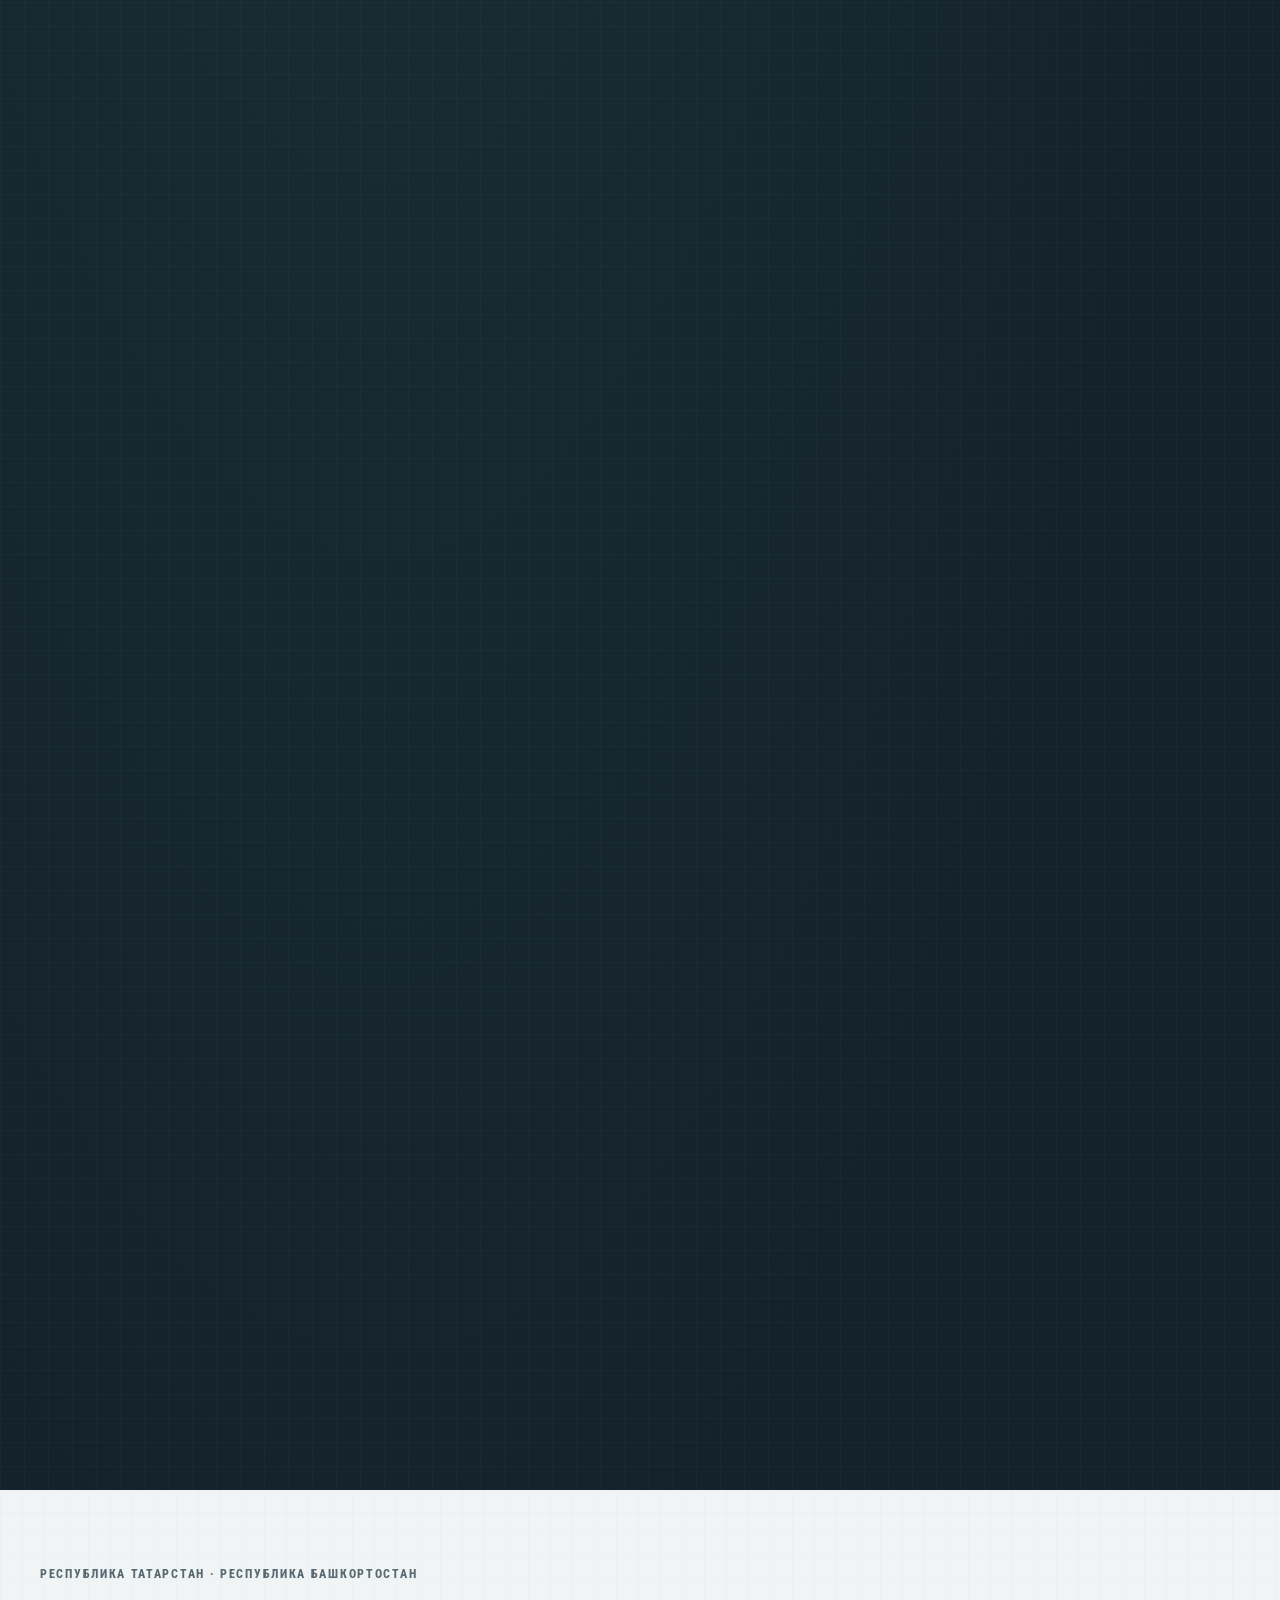
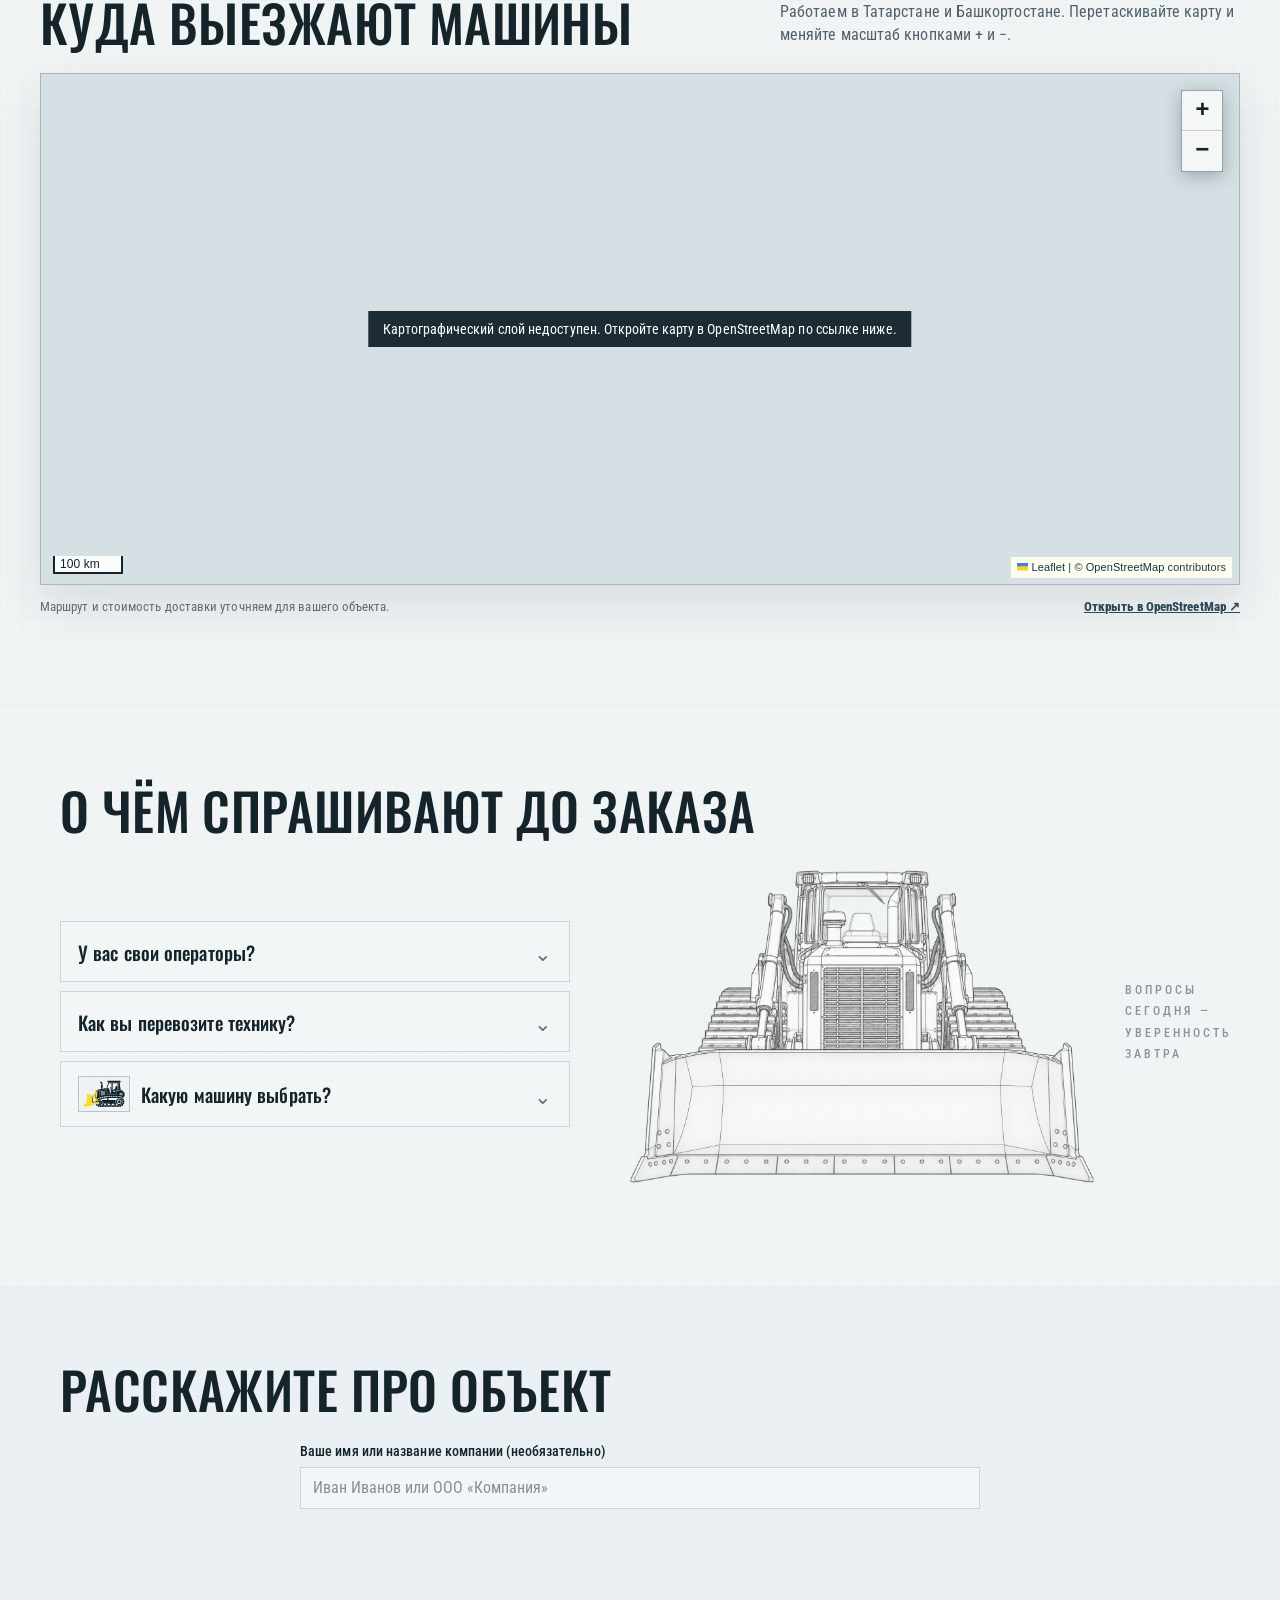
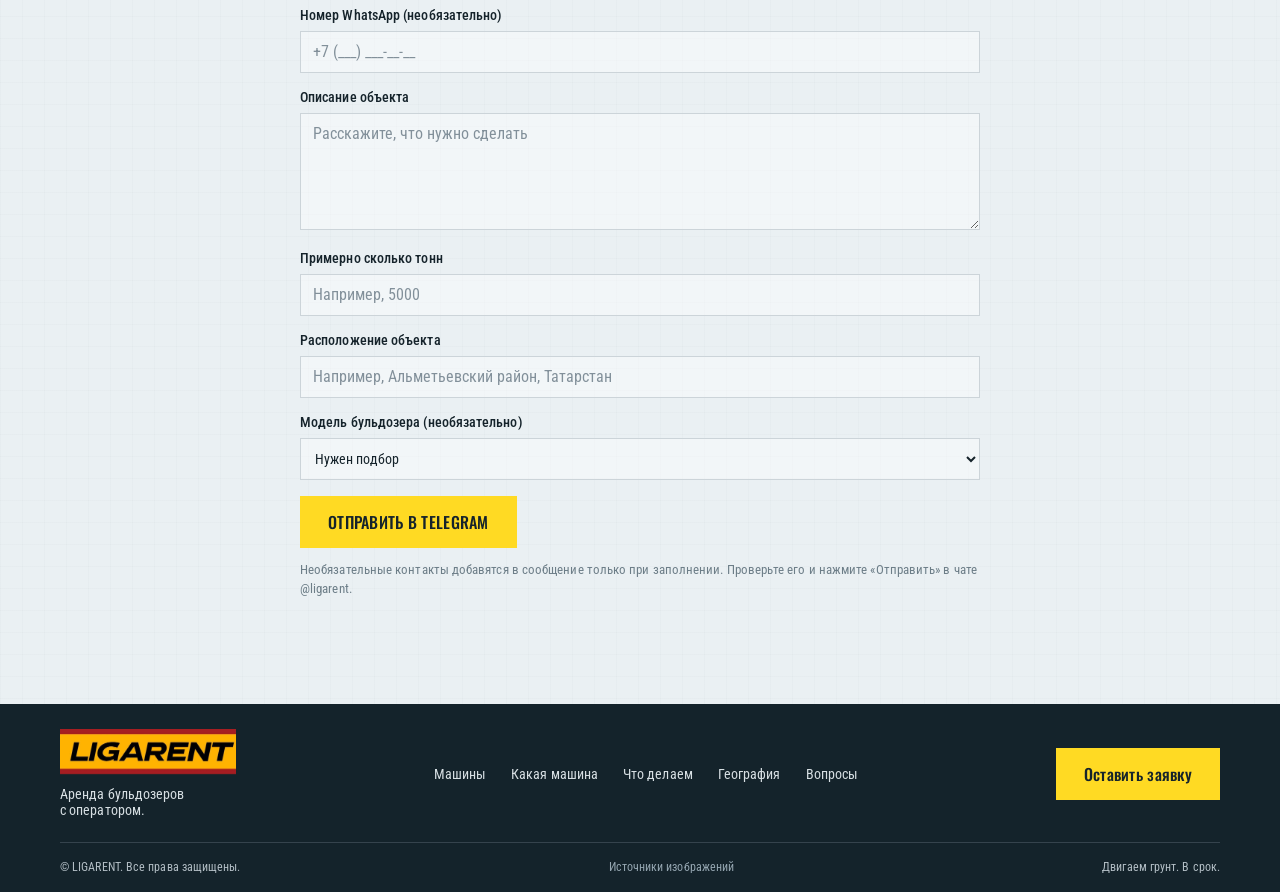
==== commit b149871b: "Add optional company and contact details to enquiries" ====
--- a/site.html
+++ b/site.html
@@ -1 +1 @@
-<!doctype html><html lang="ru"><head><meta charset="UTF-8"><meta name="viewport" content="width=device-width, initial-scale=1"><title>LIGARENT — Аренда бульдозеров с оператором</title><meta name="description" content="Cat D6R, D7R и D8R с оператором. Подбор бульдозера для земляных работ в Татарстане и Башкортостане."><link rel="icon" href="data:image/svg+xml,%3Csvg xmlns='http://www.w3.org/2000/svg' viewBox='0 0 32 32'%3E%3Cpath fill='%23ffda24' d='M0 0h32v32H0z'/%3E%3Cpath d='M9 7v18h16v-5H14V7z' fill='%23142229'/%3E%3C/svg%3E"><link rel="stylesheet" href="vendor/leaflet.css"><link rel="stylesheet" href="vendor/atropos.min.css"><link rel="stylesheet" href="style.css?v=66"><link rel="stylesheet" href="gallery-stack.css?v=2"></head><body><svg width="0" height="0" aria-hidden="true" focusable="false" style="position:absolute"><defs><filter id="cad-white-lines" color-interpolation-filters="sRGB"><feColorMatrix type="matrix" values="0 0 0 0 1  0 0 0 0 1  0 0 0 0 1  -.4252 -1.4304 -.1444 1.9 0"/></filter><filter id="diagram-ink" color-interpolation-filters="sRGB"><feColorMatrix type="matrix" values="0 0 0 0 .32  0 0 0 0 .39  0 0 0 0 .43  -.4252 -1.4304 -.1444 1.9 0"/></filter></defs></svg><main><section class="fleet dark" id="machines"><div class="wrap"><h1><img class="fleet-mark" src="assets/bulldozer-mark-yellow.svg?v=1" alt="">Три бульдозера.</h1><div class="machine-grid" id="machine-grid"></div><p class="machine-spec-note">Мощность — по ISO 9249; объём и ширина — для SU-отвала. Масса ориентировочная: характеристики зависят от комплектации. <span>Каталоги Cat: <a href="https://catmachine.co.in/assets/pdf/D6R-Product-Brochure.pdf" target="_blank" rel="noopener noreferrer">D6R</a> · <a href="https://brookshire.com.au/BrooksHire/media/Media/Spec%20Sheets/Cat-D7-Dozer.pdf" target="_blank" rel="noopener noreferrer">D7R</a> · <a href="https://s7d2.scene7.com/is/content/Caterpillar/C785813" target="_blank" rel="noopener noreferrer">D8R</a></span></p></div></section><div id="remaining"></div></main><script src="vendor/leaflet.js"></script><script src="app.js?v=52"></script><script src="geography-map.js?v=5"></script><script src="vendor/gsap.min.js"></script><script src="brand-transition.js?v=5"></script><script src="pages.js?v=28"></script><script src="site-return.js?v=18"></script><script src="vendor/atropos.min.js"></script><script src="machine-atropos.js?v=2"></script></body></html>
+<!doctype html><html lang="ru"><head><meta charset="UTF-8"><meta name="viewport" content="width=device-width, initial-scale=1"><title>LIGARENT — Аренда бульдозеров с оператором</title><meta name="description" content="Cat D6R, D7R и D8R с оператором. Подбор бульдозера для земляных работ в Татарстане и Башкортостане."><link rel="icon" href="data:image/svg+xml,%3Csvg xmlns='http://www.w3.org/2000/svg' viewBox='0 0 32 32'%3E%3Cpath fill='%23ffda24' d='M0 0h32v32H0z'/%3E%3Cpath d='M9 7v18h16v-5H14V7z' fill='%23142229'/%3E%3C/svg%3E"><link rel="stylesheet" href="vendor/leaflet.css"><link rel="stylesheet" href="vendor/atropos.min.css"><link rel="stylesheet" href="style.css?v=66"><link rel="stylesheet" href="gallery-stack.css?v=2"></head><body><svg width="0" height="0" aria-hidden="true" focusable="false" style="position:absolute"><defs><filter id="cad-white-lines" color-interpolation-filters="sRGB"><feColorMatrix type="matrix" values="0 0 0 0 1  0 0 0 0 1  0 0 0 0 1  -.4252 -1.4304 -.1444 1.9 0"/></filter><filter id="diagram-ink" color-interpolation-filters="sRGB"><feColorMatrix type="matrix" values="0 0 0 0 .32  0 0 0 0 .39  0 0 0 0 .43  -.4252 -1.4304 -.1444 1.9 0"/></filter></defs></svg><main><section class="fleet dark" id="machines"><div class="wrap"><h1><img class="fleet-mark" src="assets/bulldozer-mark-yellow.svg?v=1" alt="">Три бульдозера.</h1><div class="machine-grid" id="machine-grid"></div><p class="machine-spec-note">Мощность — по ISO 9249; объём и ширина — для SU-отвала. Масса ориентировочная: характеристики зависят от комплектации. <span>Каталоги Cat: <a href="https://catmachine.co.in/assets/pdf/D6R-Product-Brochure.pdf" target="_blank" rel="noopener noreferrer">D6R</a> · <a href="https://brookshire.com.au/BrooksHire/media/Media/Spec%20Sheets/Cat-D7-Dozer.pdf" target="_blank" rel="noopener noreferrer">D7R</a> · <a href="https://s7d2.scene7.com/is/content/Caterpillar/C785813" target="_blank" rel="noopener noreferrer">D8R</a></span></p></div></section><div id="remaining"></div></main><script src="vendor/leaflet.js"></script><script src="app.js?v=53"></script><script src="geography-map.js?v=5"></script><script src="vendor/gsap.min.js"></script><script src="brand-transition.js?v=5"></script><script src="pages.js?v=28"></script><script src="site-return.js?v=18"></script><script src="vendor/atropos.min.js"></script><script src="machine-atropos.js?v=2"></script></body></html>
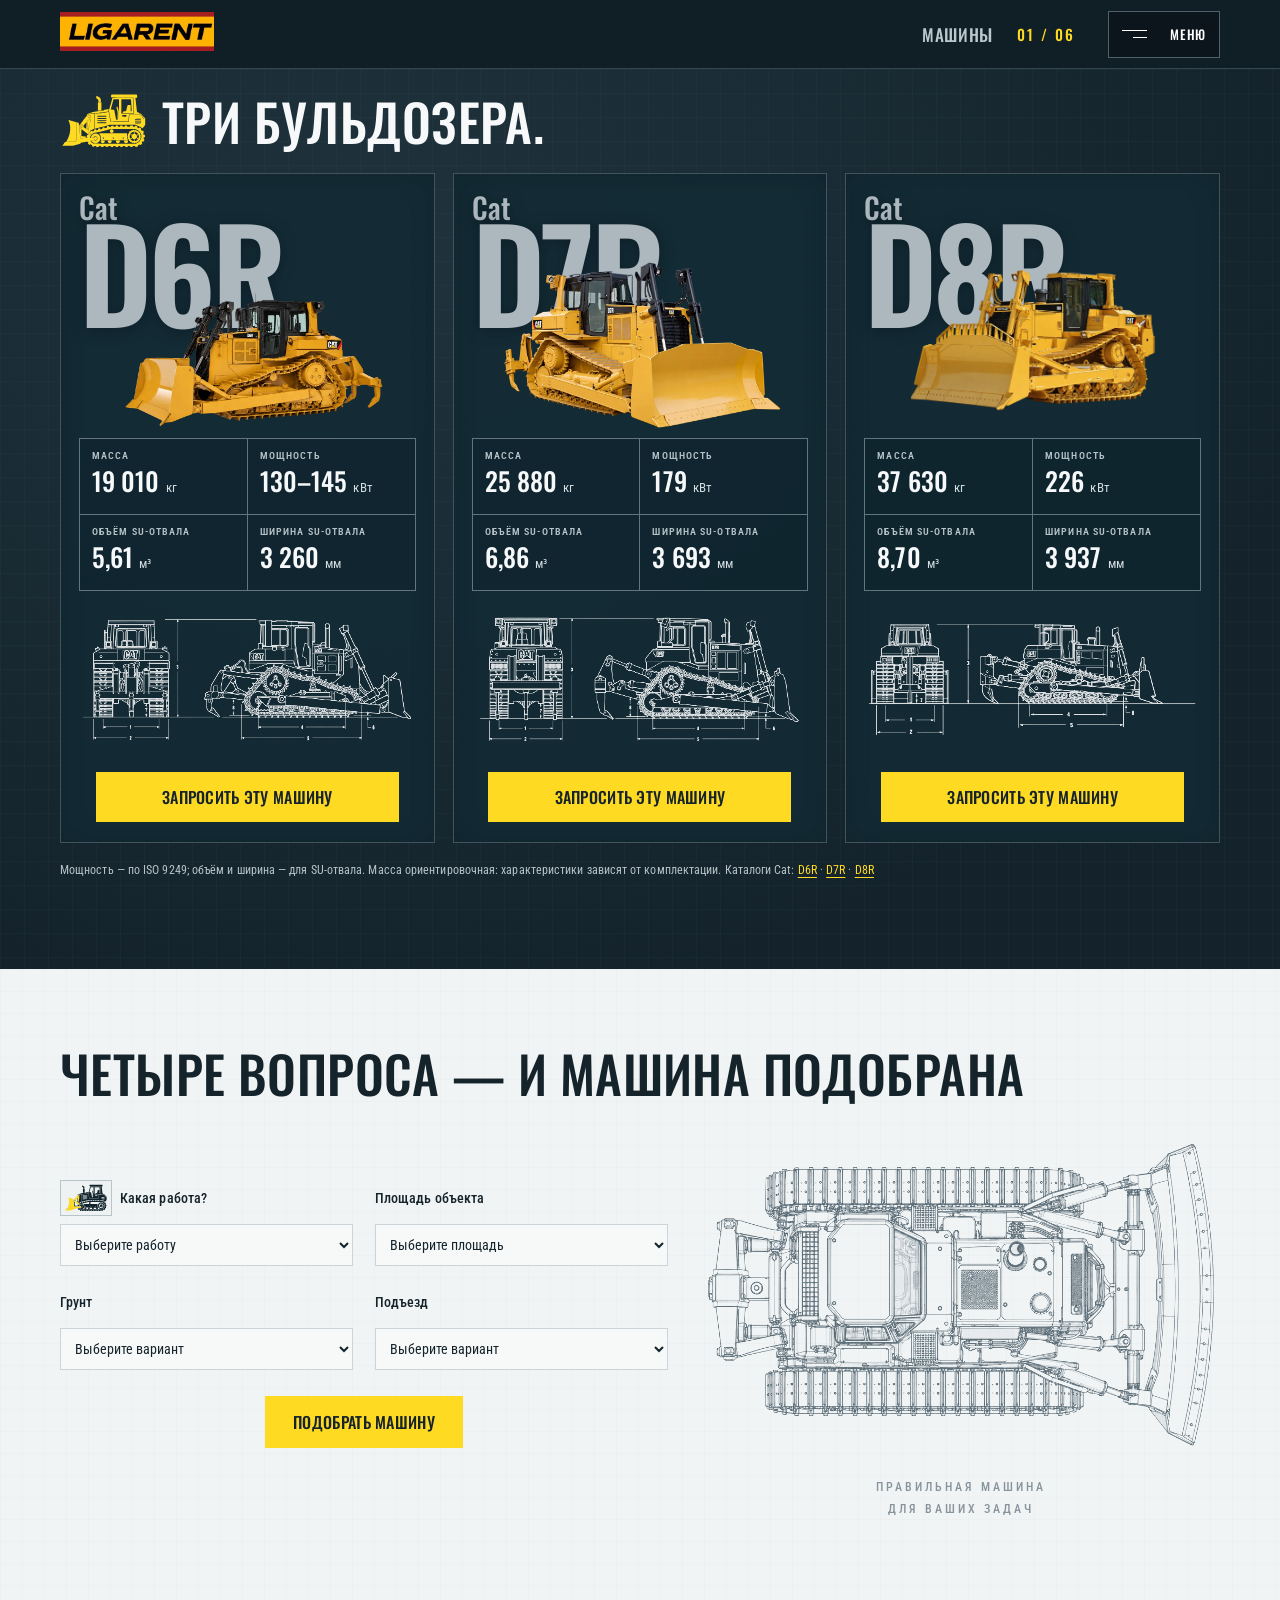
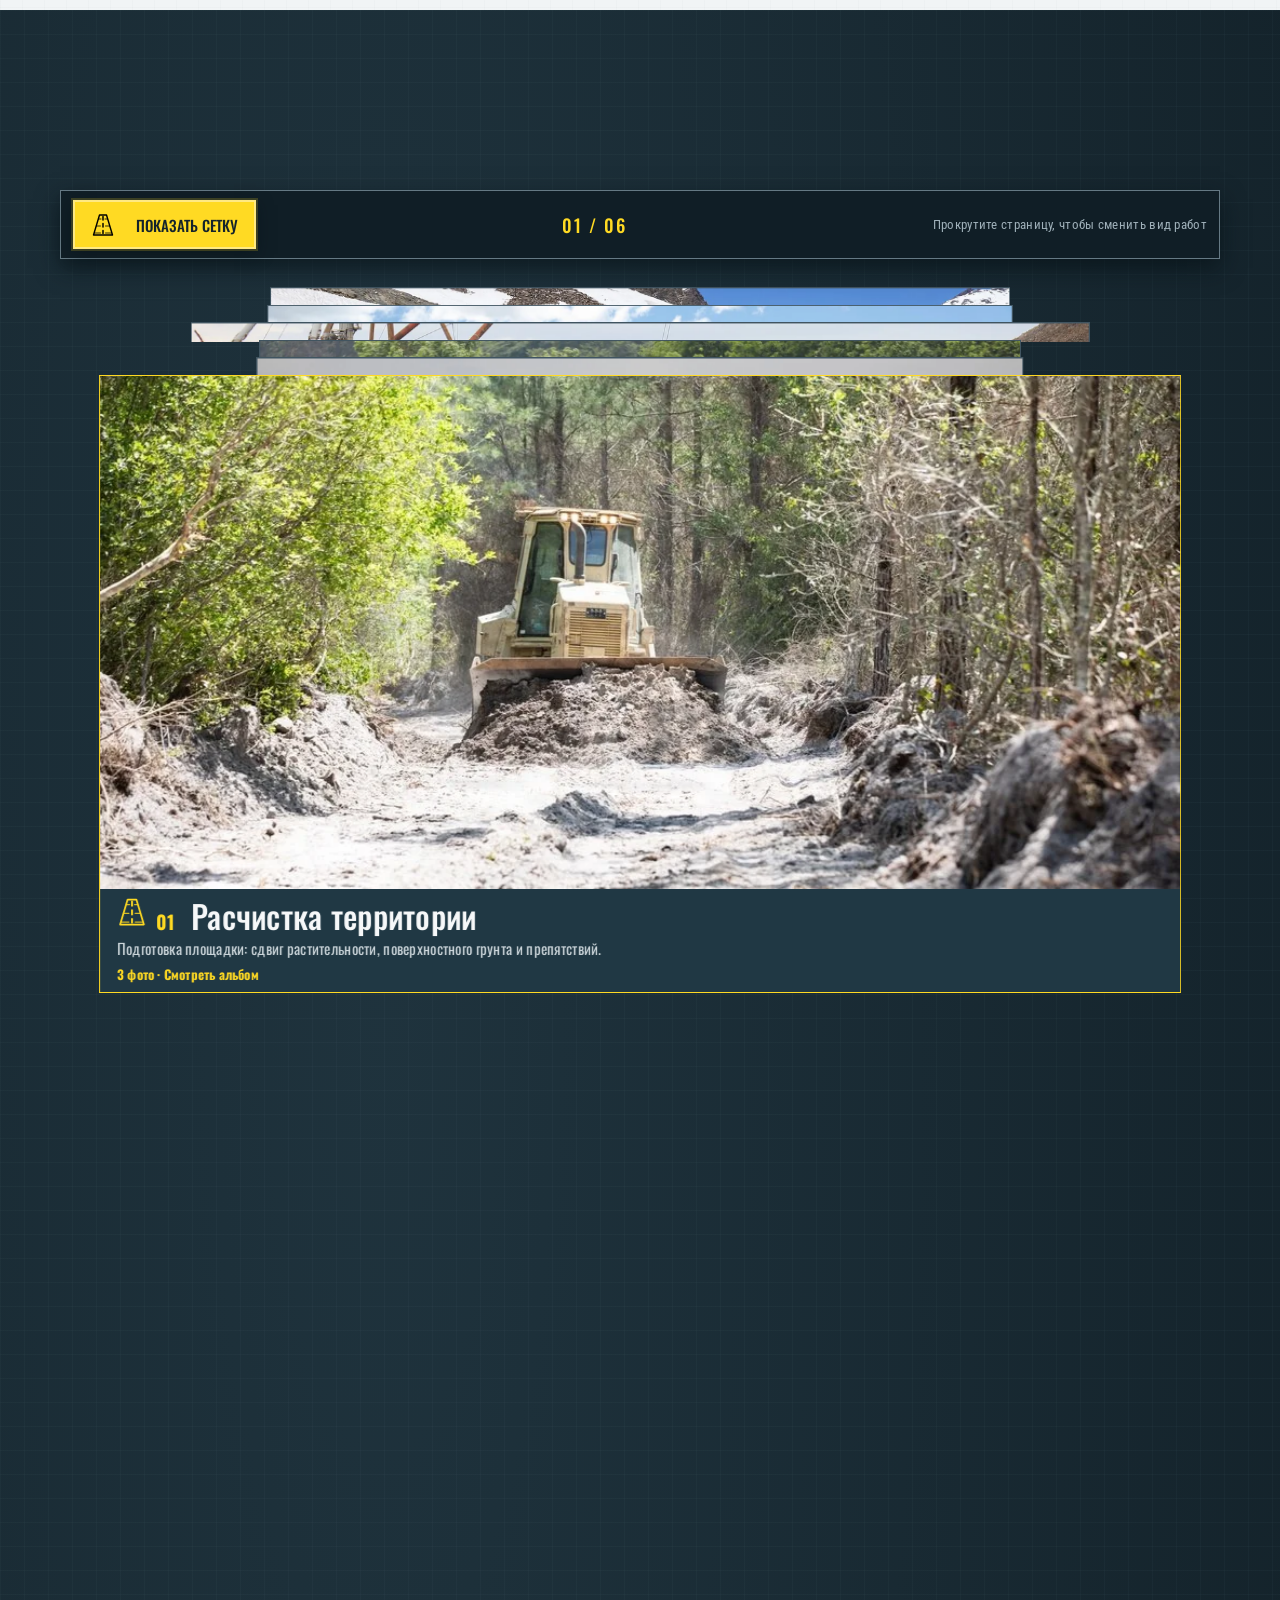
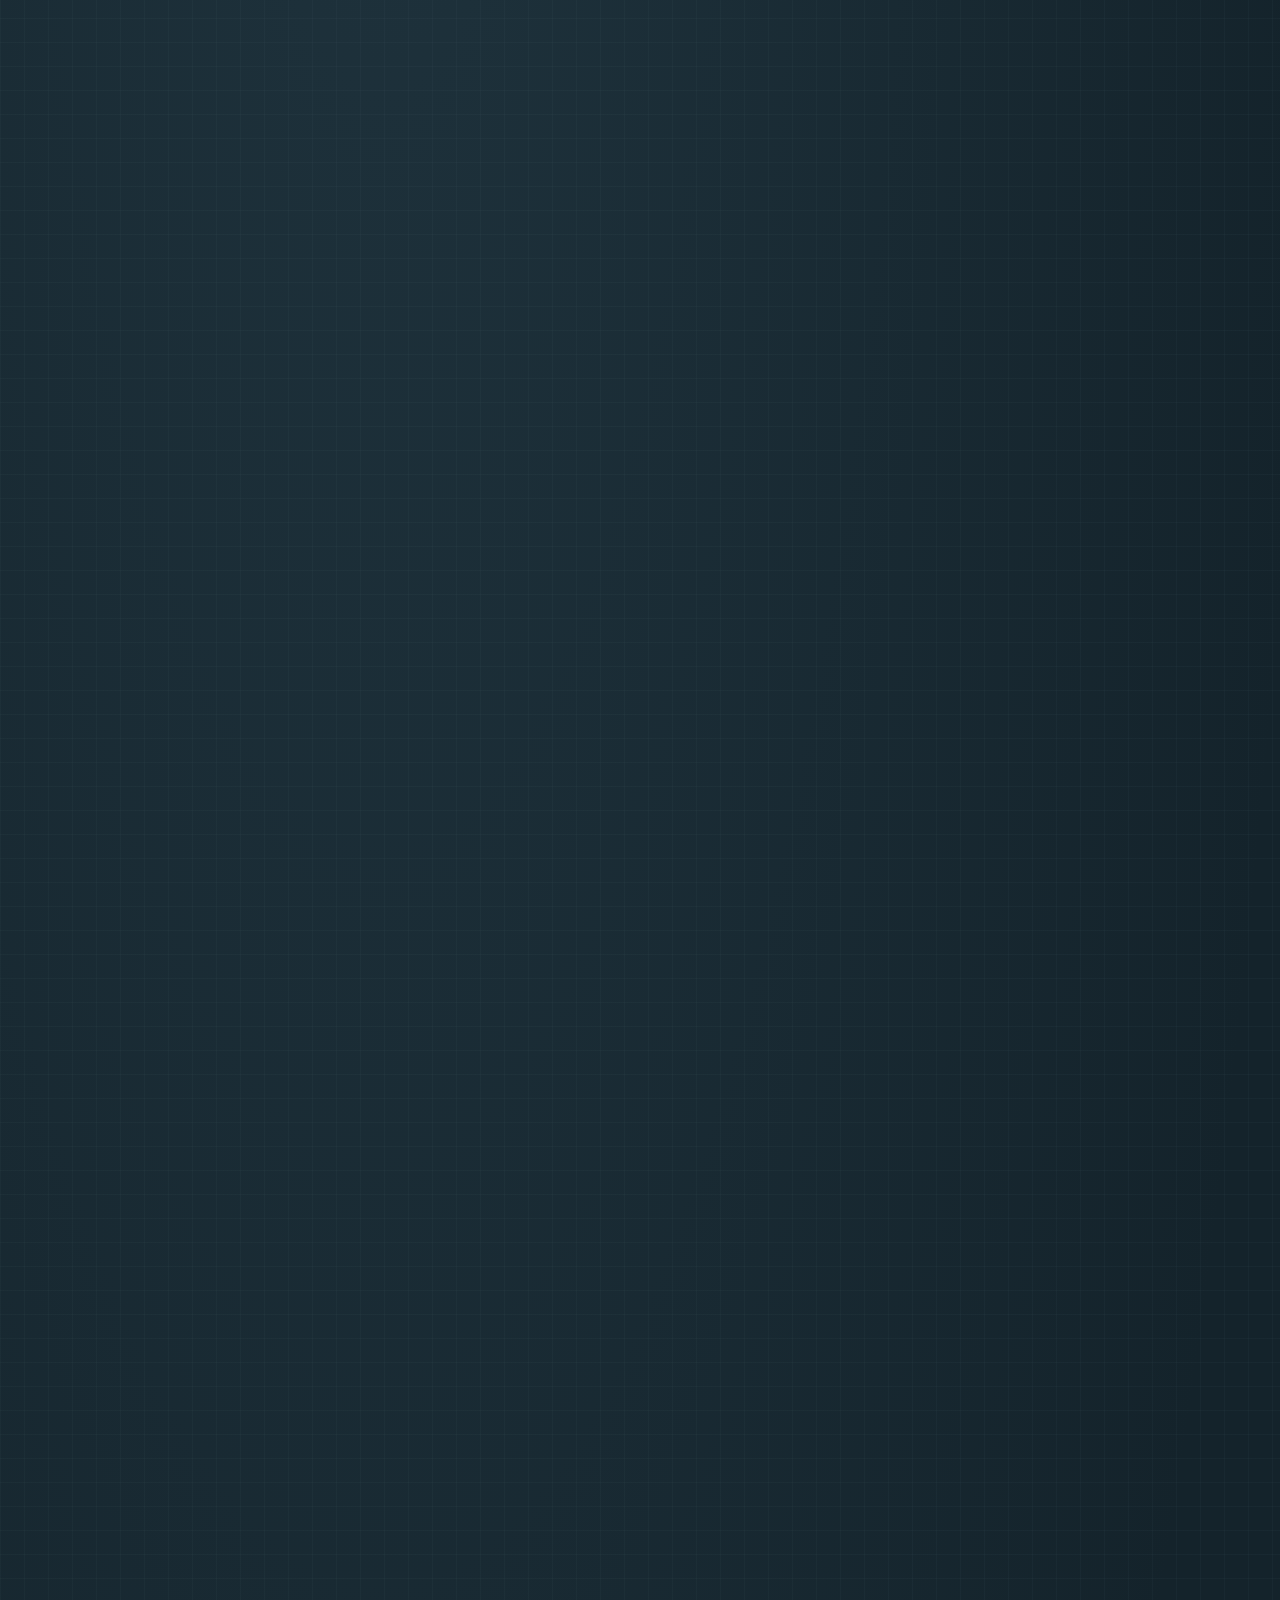
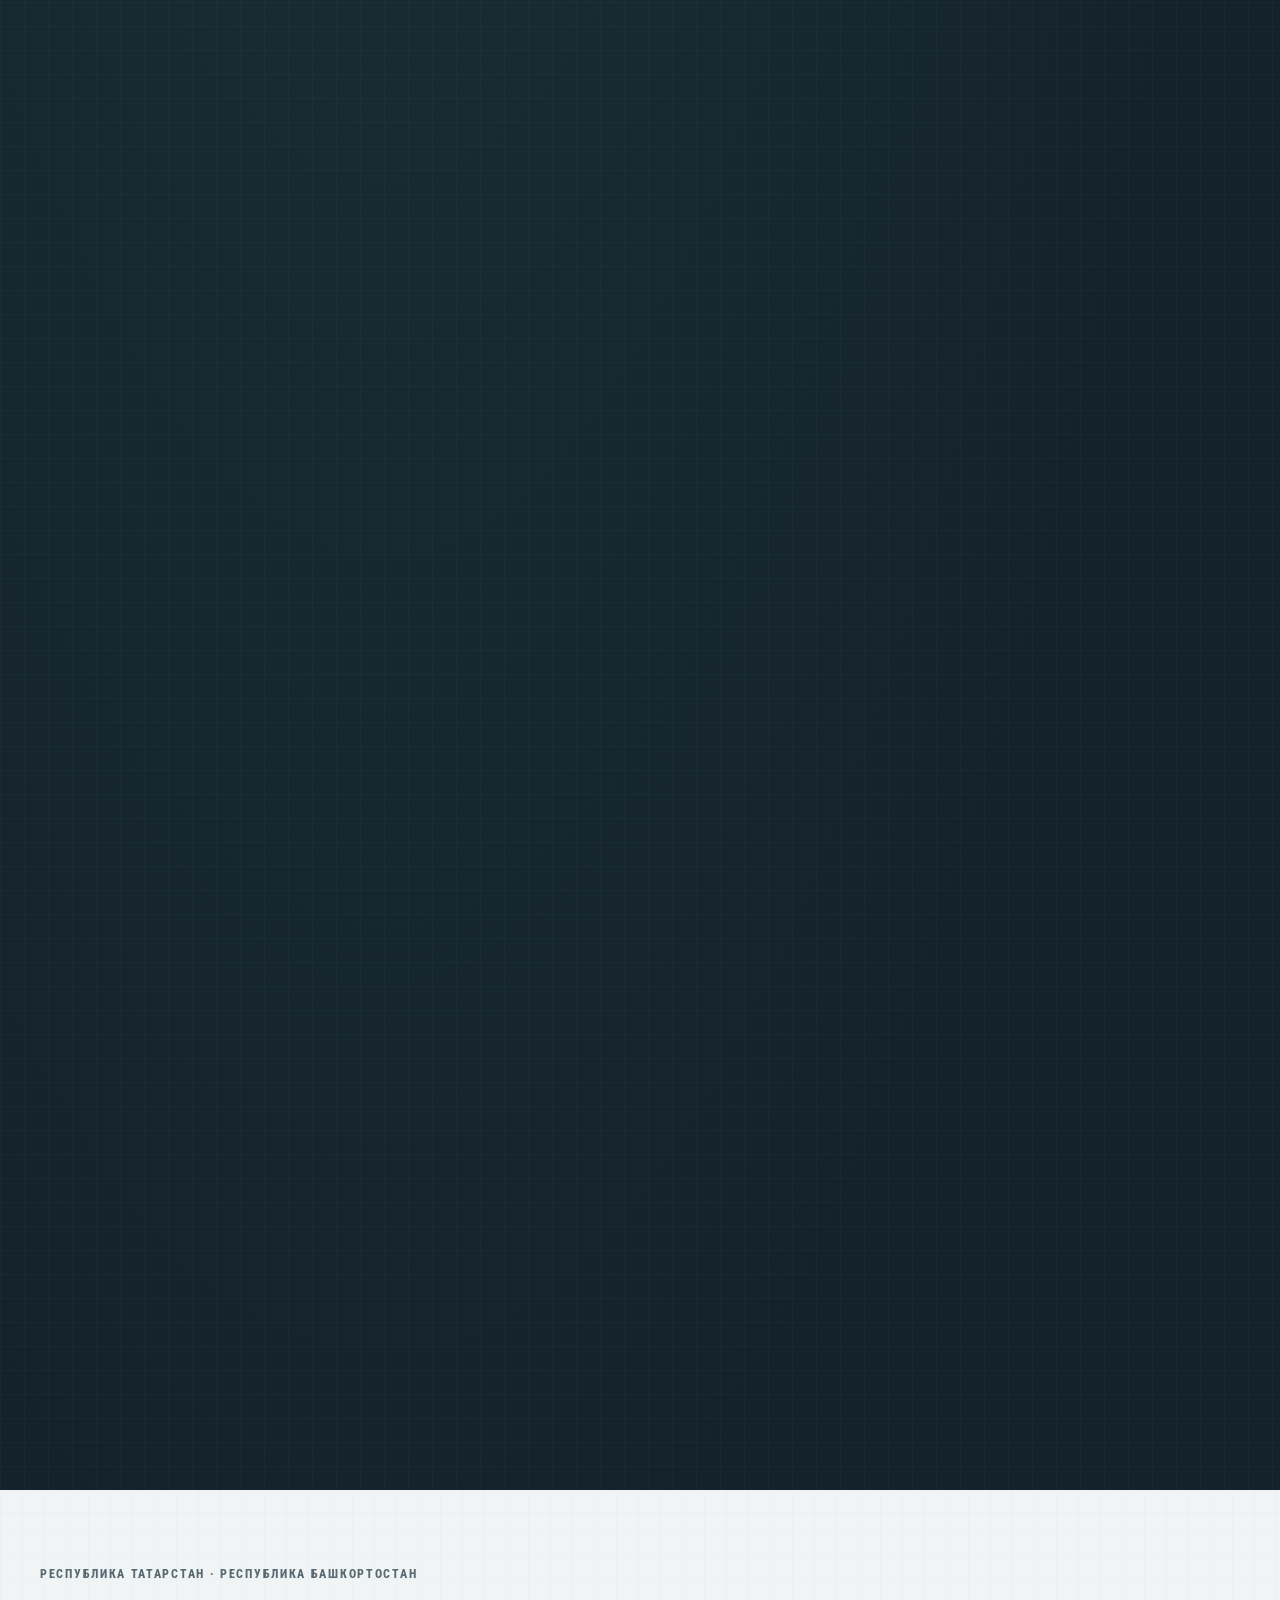
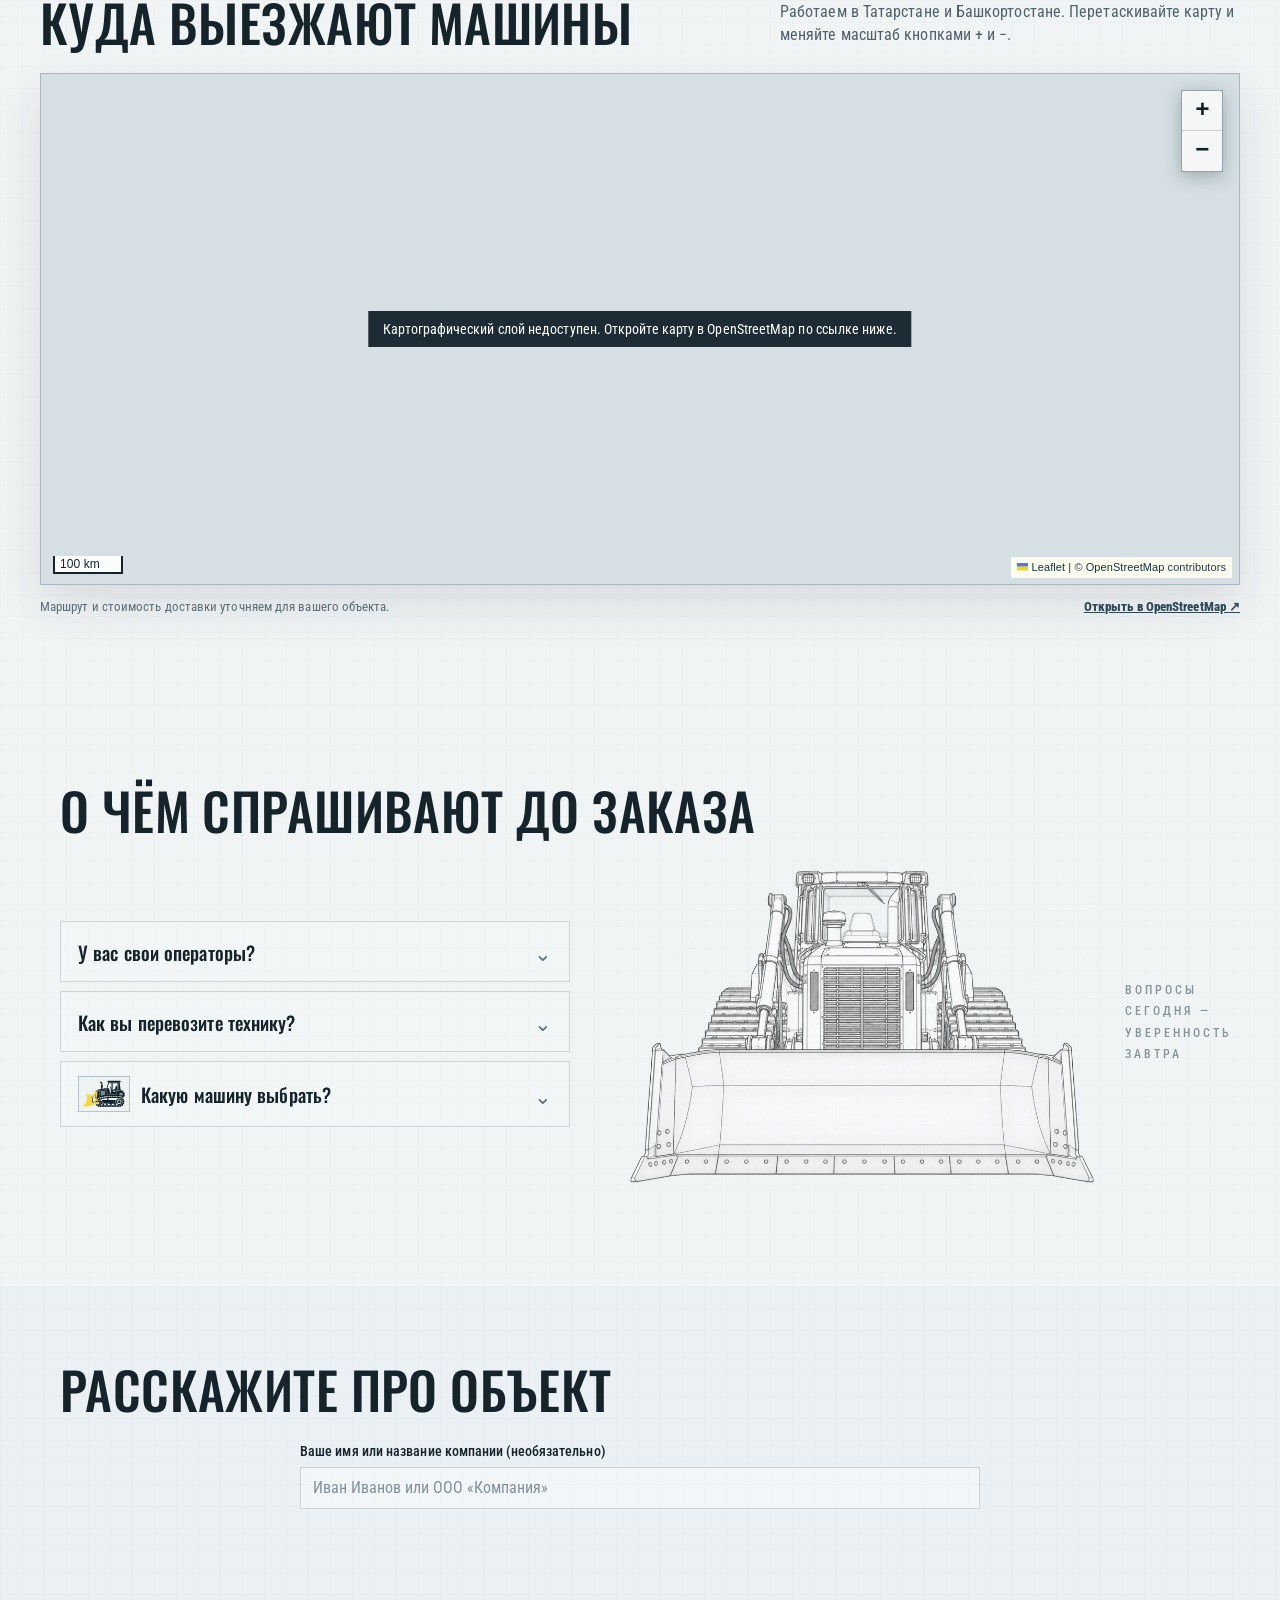
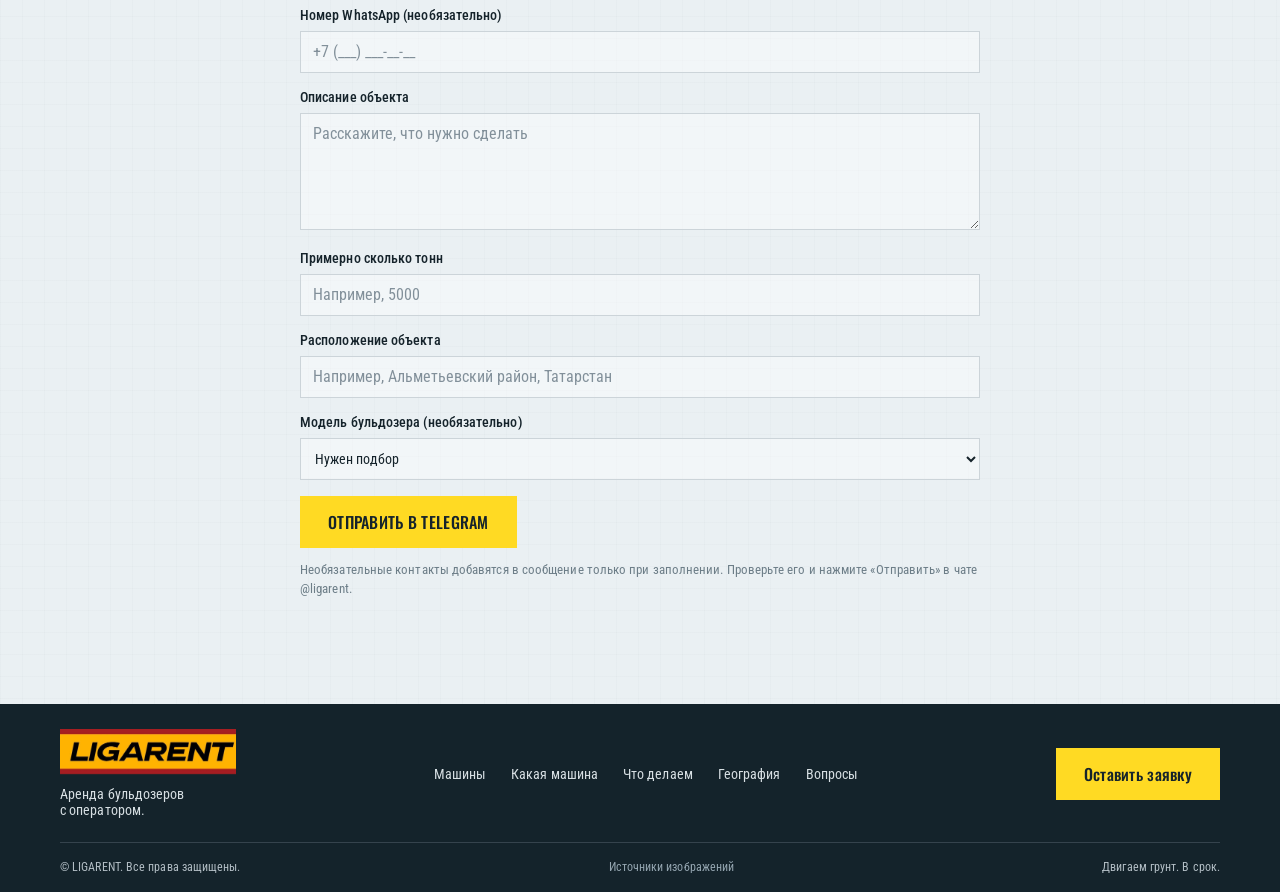
==== commit 73cbb5b1: "Optimize site images and gallery assets" ====
--- a/site.html
+++ b/site.html
@@ -1 +1 @@
-<!doctype html><html lang="ru"><head><meta charset="UTF-8"><meta name="viewport" content="width=device-width, initial-scale=1"><title>LIGARENT — Аренда бульдозеров с оператором</title><meta name="description" content="Cat D6R, D7R и D8R с оператором. Подбор бульдозера для земляных работ в Татарстане и Башкортостане."><link rel="icon" href="data:image/svg+xml,%3Csvg xmlns='http://www.w3.org/2000/svg' viewBox='0 0 32 32'%3E%3Cpath fill='%23ffda24' d='M0 0h32v32H0z'/%3E%3Cpath d='M9 7v18h16v-5H14V7z' fill='%23142229'/%3E%3C/svg%3E"><link rel="stylesheet" href="vendor/leaflet.css"><link rel="stylesheet" href="vendor/atropos.min.css"><link rel="stylesheet" href="style.css?v=66"><link rel="stylesheet" href="gallery-stack.css?v=2"></head><body><svg width="0" height="0" aria-hidden="true" focusable="false" style="position:absolute"><defs><filter id="cad-white-lines" color-interpolation-filters="sRGB"><feColorMatrix type="matrix" values="0 0 0 0 1  0 0 0 0 1  0 0 0 0 1  -.4252 -1.4304 -.1444 1.9 0"/></filter><filter id="diagram-ink" color-interpolation-filters="sRGB"><feColorMatrix type="matrix" values="0 0 0 0 .32  0 0 0 0 .39  0 0 0 0 .43  -.4252 -1.4304 -.1444 1.9 0"/></filter></defs></svg><main><section class="fleet dark" id="machines"><div class="wrap"><h1><img class="fleet-mark" src="assets/bulldozer-mark-yellow.svg?v=1" alt="">Три бульдозера.</h1><div class="machine-grid" id="machine-grid"></div><p class="machine-spec-note">Мощность — по ISO 9249; объём и ширина — для SU-отвала. Масса ориентировочная: характеристики зависят от комплектации. <span>Каталоги Cat: <a href="https://catmachine.co.in/assets/pdf/D6R-Product-Brochure.pdf" target="_blank" rel="noopener noreferrer">D6R</a> · <a href="https://brookshire.com.au/BrooksHire/media/Media/Spec%20Sheets/Cat-D7-Dozer.pdf" target="_blank" rel="noopener noreferrer">D7R</a> · <a href="https://s7d2.scene7.com/is/content/Caterpillar/C785813" target="_blank" rel="noopener noreferrer">D8R</a></span></p></div></section><div id="remaining"></div></main><script src="vendor/leaflet.js"></script><script src="app.js?v=53"></script><script src="geography-map.js?v=5"></script><script src="vendor/gsap.min.js"></script><script src="brand-transition.js?v=5"></script><script src="pages.js?v=28"></script><script src="site-return.js?v=18"></script><script src="vendor/atropos.min.js"></script><script src="machine-atropos.js?v=2"></script></body></html>
+<!doctype html><html lang="ru"><head><meta charset="UTF-8"><meta name="viewport" content="width=device-width, initial-scale=1"><title>LIGARENT — Аренда бульдозеров с оператором</title><meta name="description" content="Cat D6R, D7R и D8R с оператором. Подбор бульдозера для земляных работ в Татарстане и Башкортостане."><link rel="icon" href="data:image/svg+xml,%3Csvg xmlns='http://www.w3.org/2000/svg' viewBox='0 0 32 32'%3E%3Cpath fill='%23ffda24' d='M0 0h32v32H0z'/%3E%3Cpath d='M9 7v18h16v-5H14V7z' fill='%23142229'/%3E%3C/svg%3E"><link rel="stylesheet" href="vendor/leaflet.css"><link rel="stylesheet" href="vendor/atropos.min.css"><link rel="stylesheet" href="style.css?v=66"><link rel="stylesheet" href="gallery-stack.css?v=2"></head><body><svg width="0" height="0" aria-hidden="true" focusable="false" style="position:absolute"><defs><filter id="cad-white-lines" color-interpolation-filters="sRGB"><feColorMatrix type="matrix" values="0 0 0 0 1  0 0 0 0 1  0 0 0 0 1  -.4252 -1.4304 -.1444 1.9 0"/></filter><filter id="diagram-ink" color-interpolation-filters="sRGB"><feColorMatrix type="matrix" values="0 0 0 0 .32  0 0 0 0 .39  0 0 0 0 .43  -.4252 -1.4304 -.1444 1.9 0"/></filter></defs></svg><main><section class="fleet dark" id="machines"><div class="wrap"><h1><img class="fleet-mark" src="assets/bulldozer-mark-yellow.svg?v=1" alt="">Три бульдозера.</h1><div class="machine-grid" id="machine-grid"></div><p class="machine-spec-note">Мощность — по ISO 9249; объём и ширина — для SU-отвала. Масса ориентировочная: характеристики зависят от комплектации. <span>Каталоги Cat: <a href="https://catmachine.co.in/assets/pdf/D6R-Product-Brochure.pdf" target="_blank" rel="noopener noreferrer">D6R</a> · <a href="https://brookshire.com.au/BrooksHire/media/Media/Spec%20Sheets/Cat-D7-Dozer.pdf" target="_blank" rel="noopener noreferrer">D7R</a> · <a href="https://s7d2.scene7.com/is/content/Caterpillar/C785813" target="_blank" rel="noopener noreferrer">D8R</a></span></p></div></section><div id="remaining"></div></main><script src="vendor/leaflet.js"></script><script src="app.js?v=55"></script><script src="geography-map.js?v=5"></script><script src="vendor/gsap.min.js"></script><script src="brand-transition.js?v=5"></script><script src="pages.js?v=29"></script><script src="site-return.js?v=18"></script><script src="vendor/atropos.min.js"></script><script src="machine-atropos.js?v=2"></script></body></html>
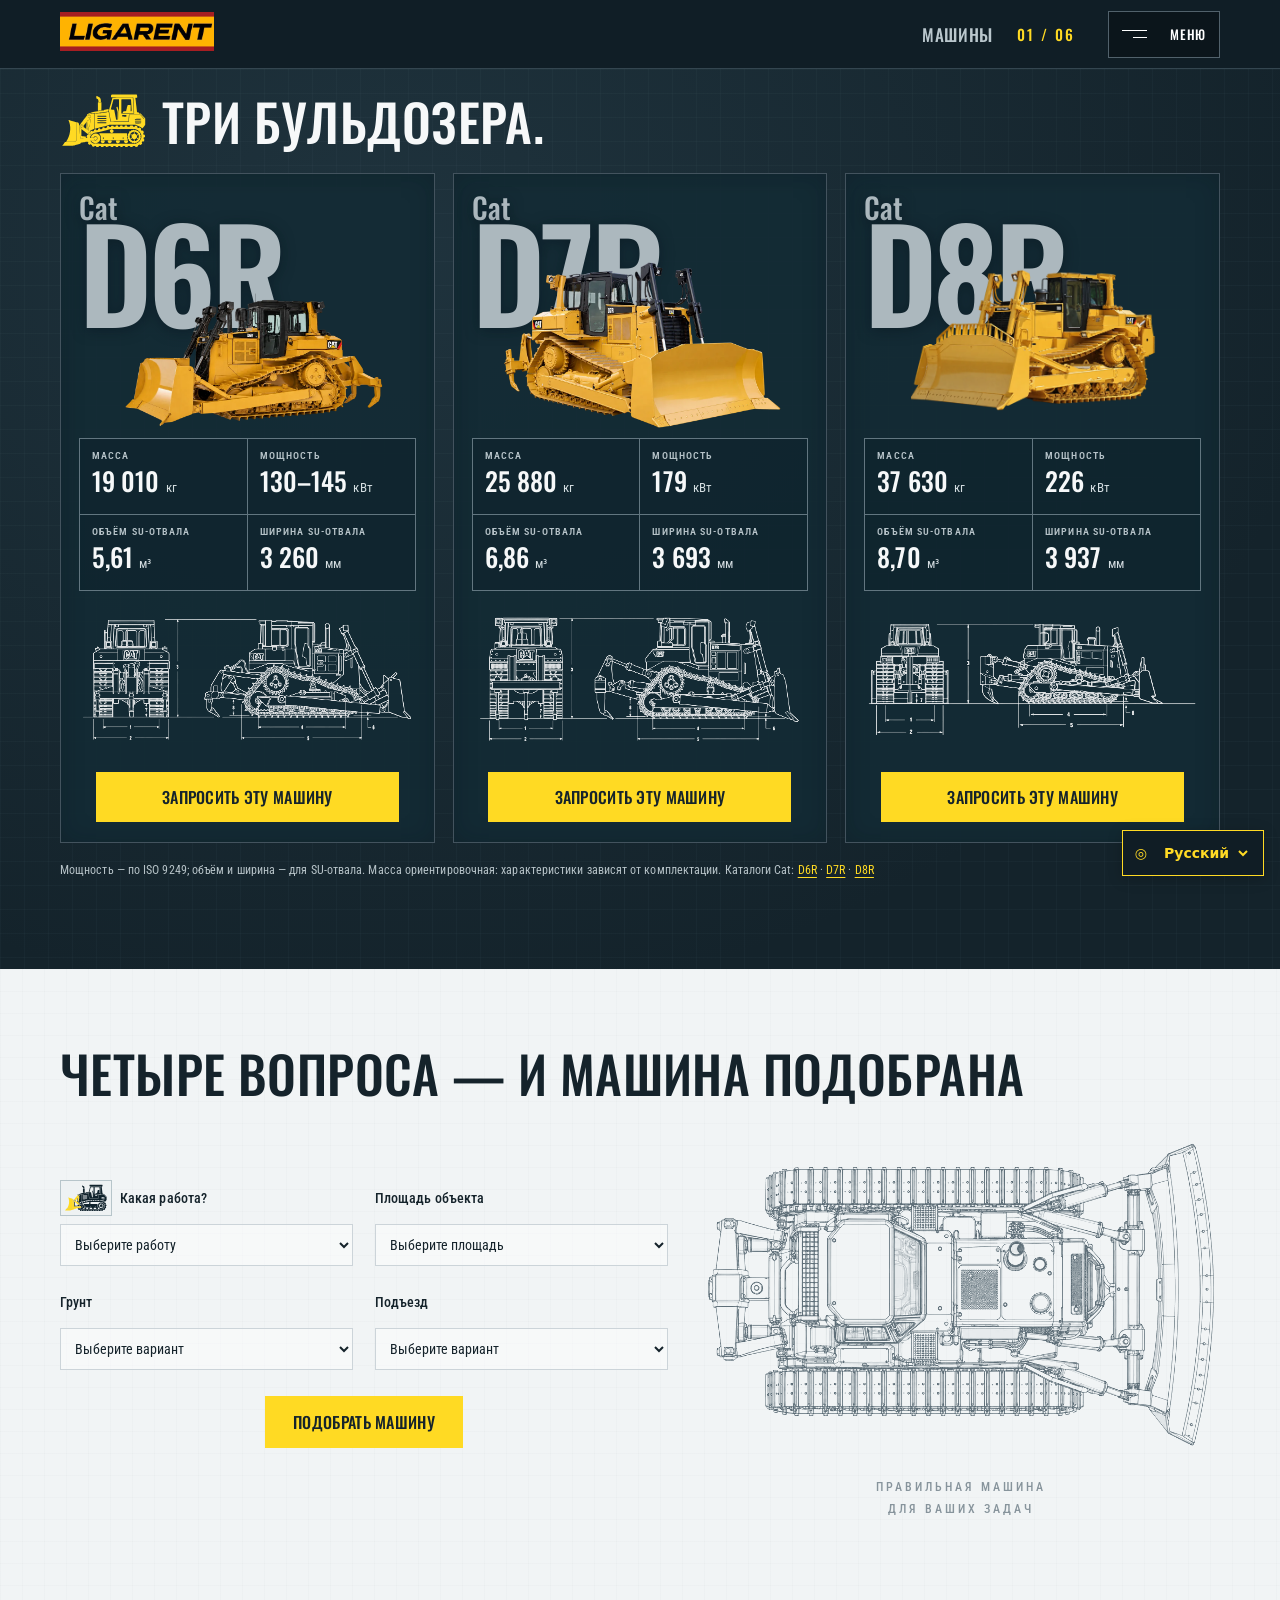
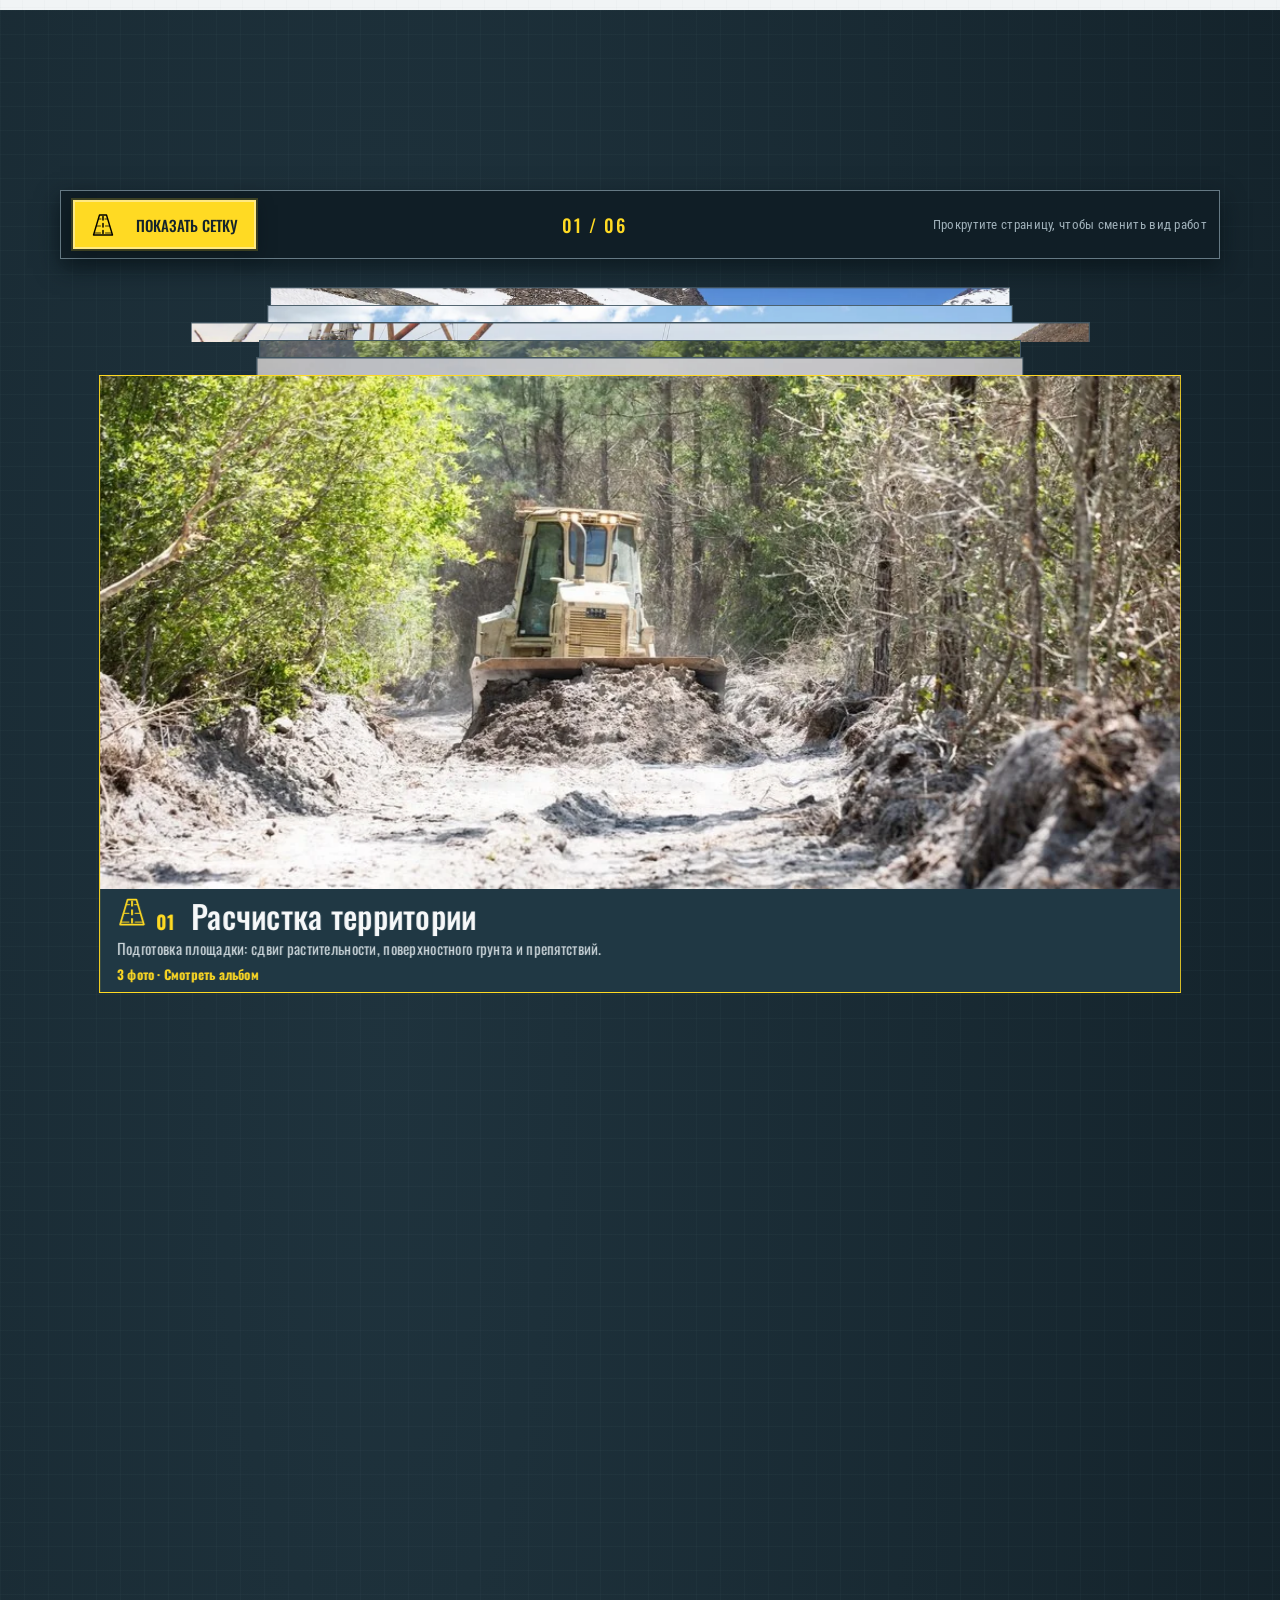
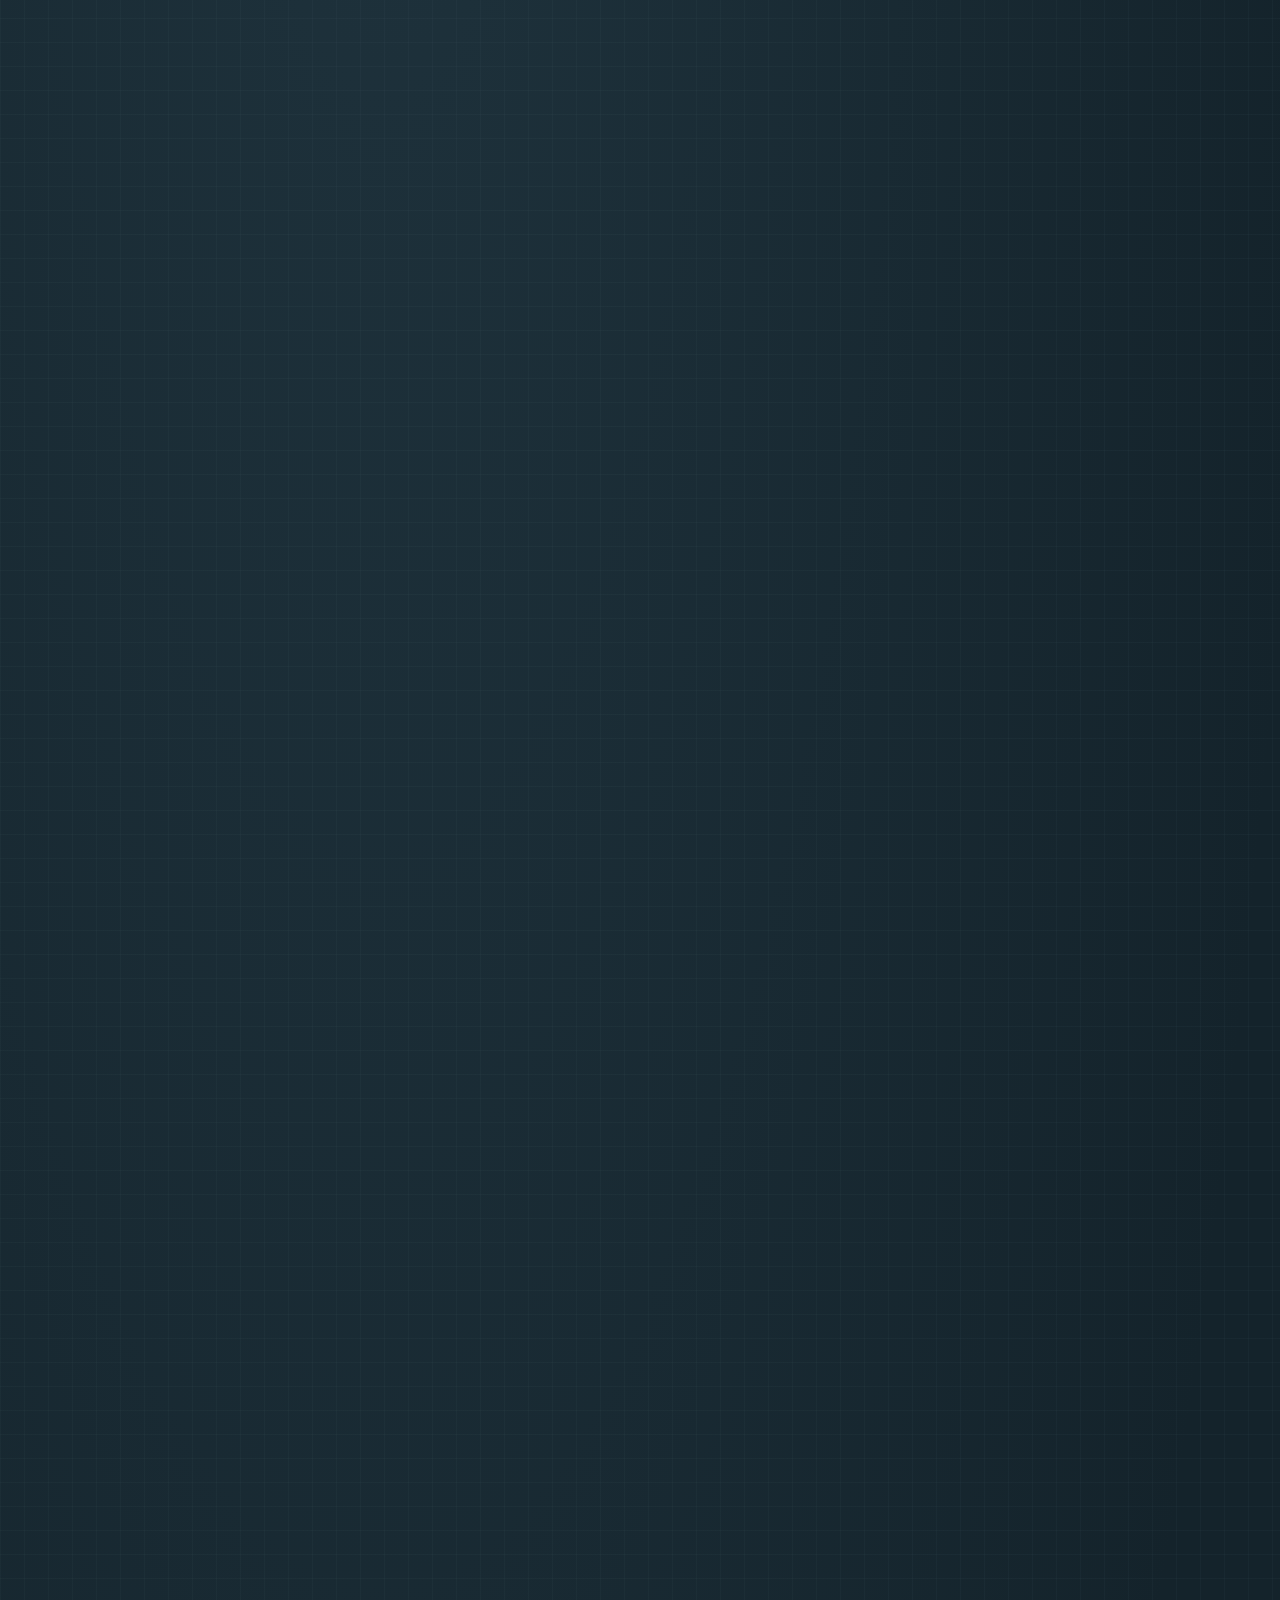
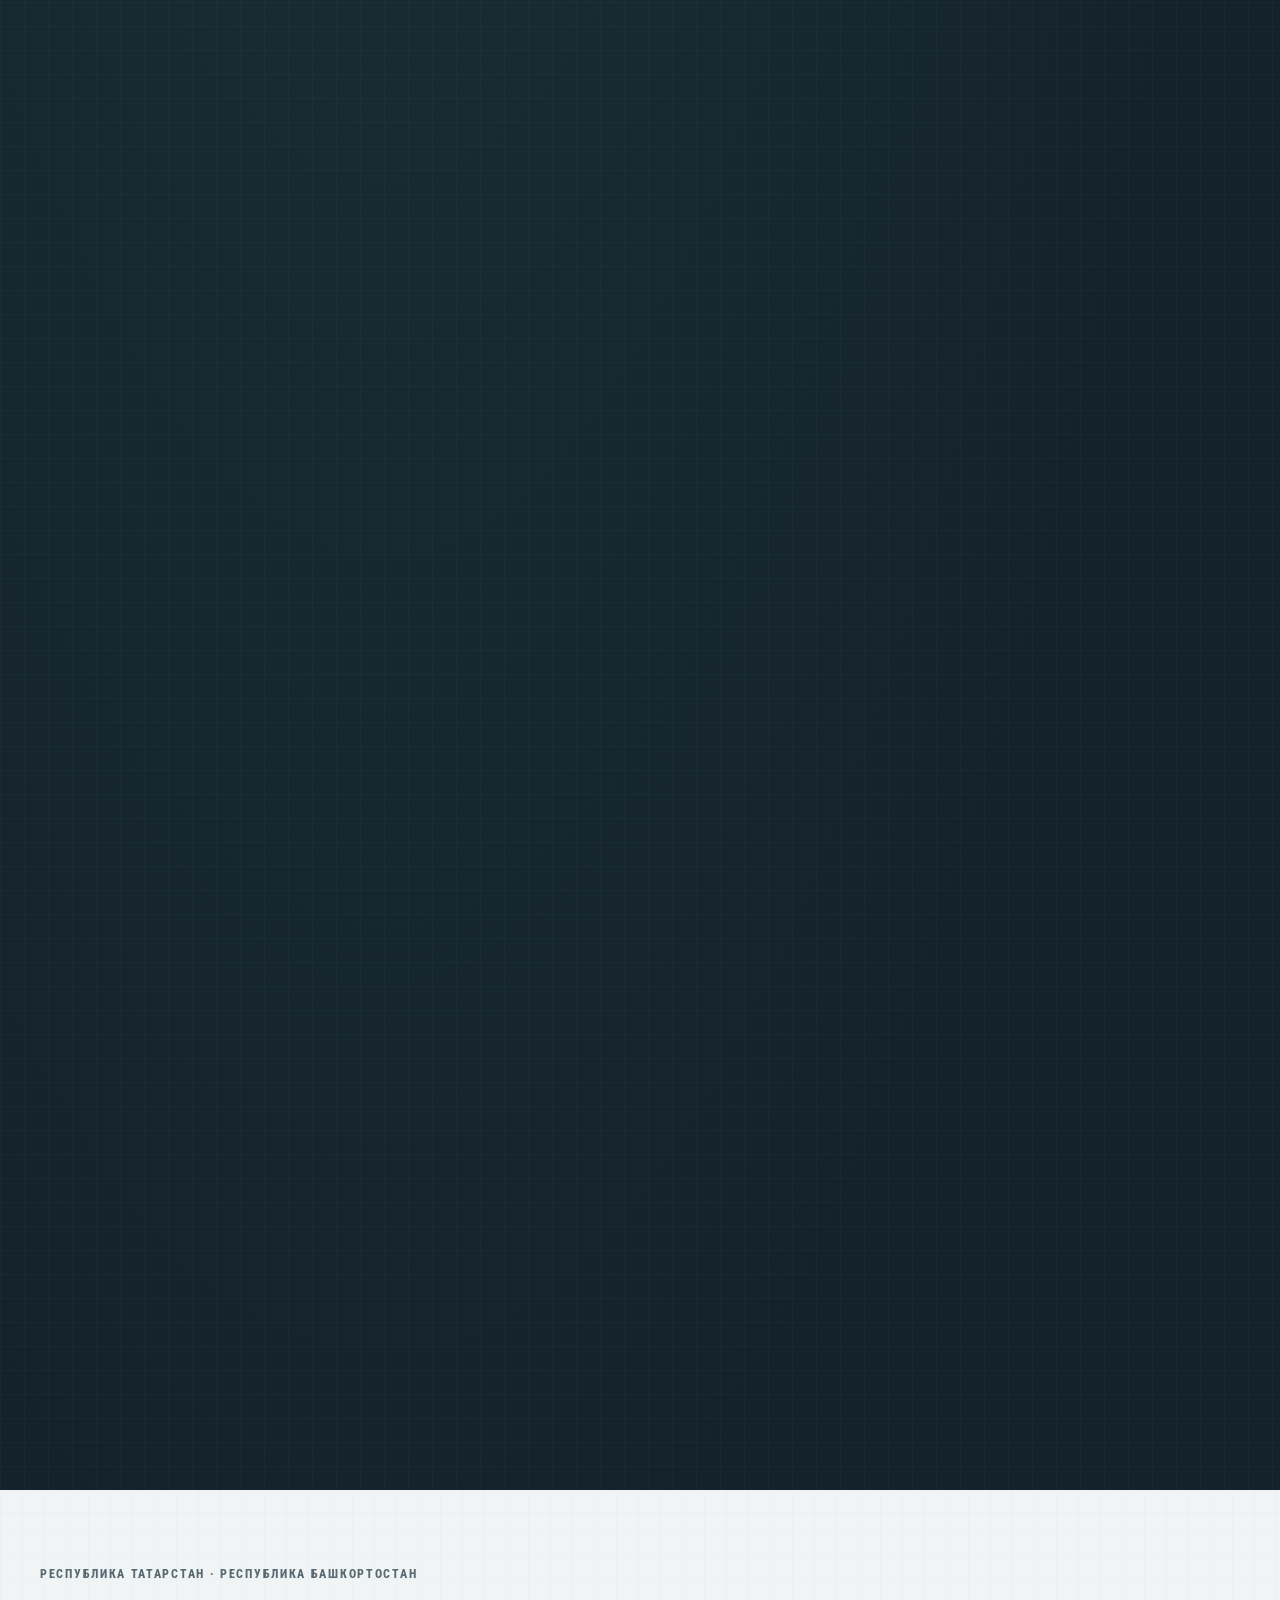
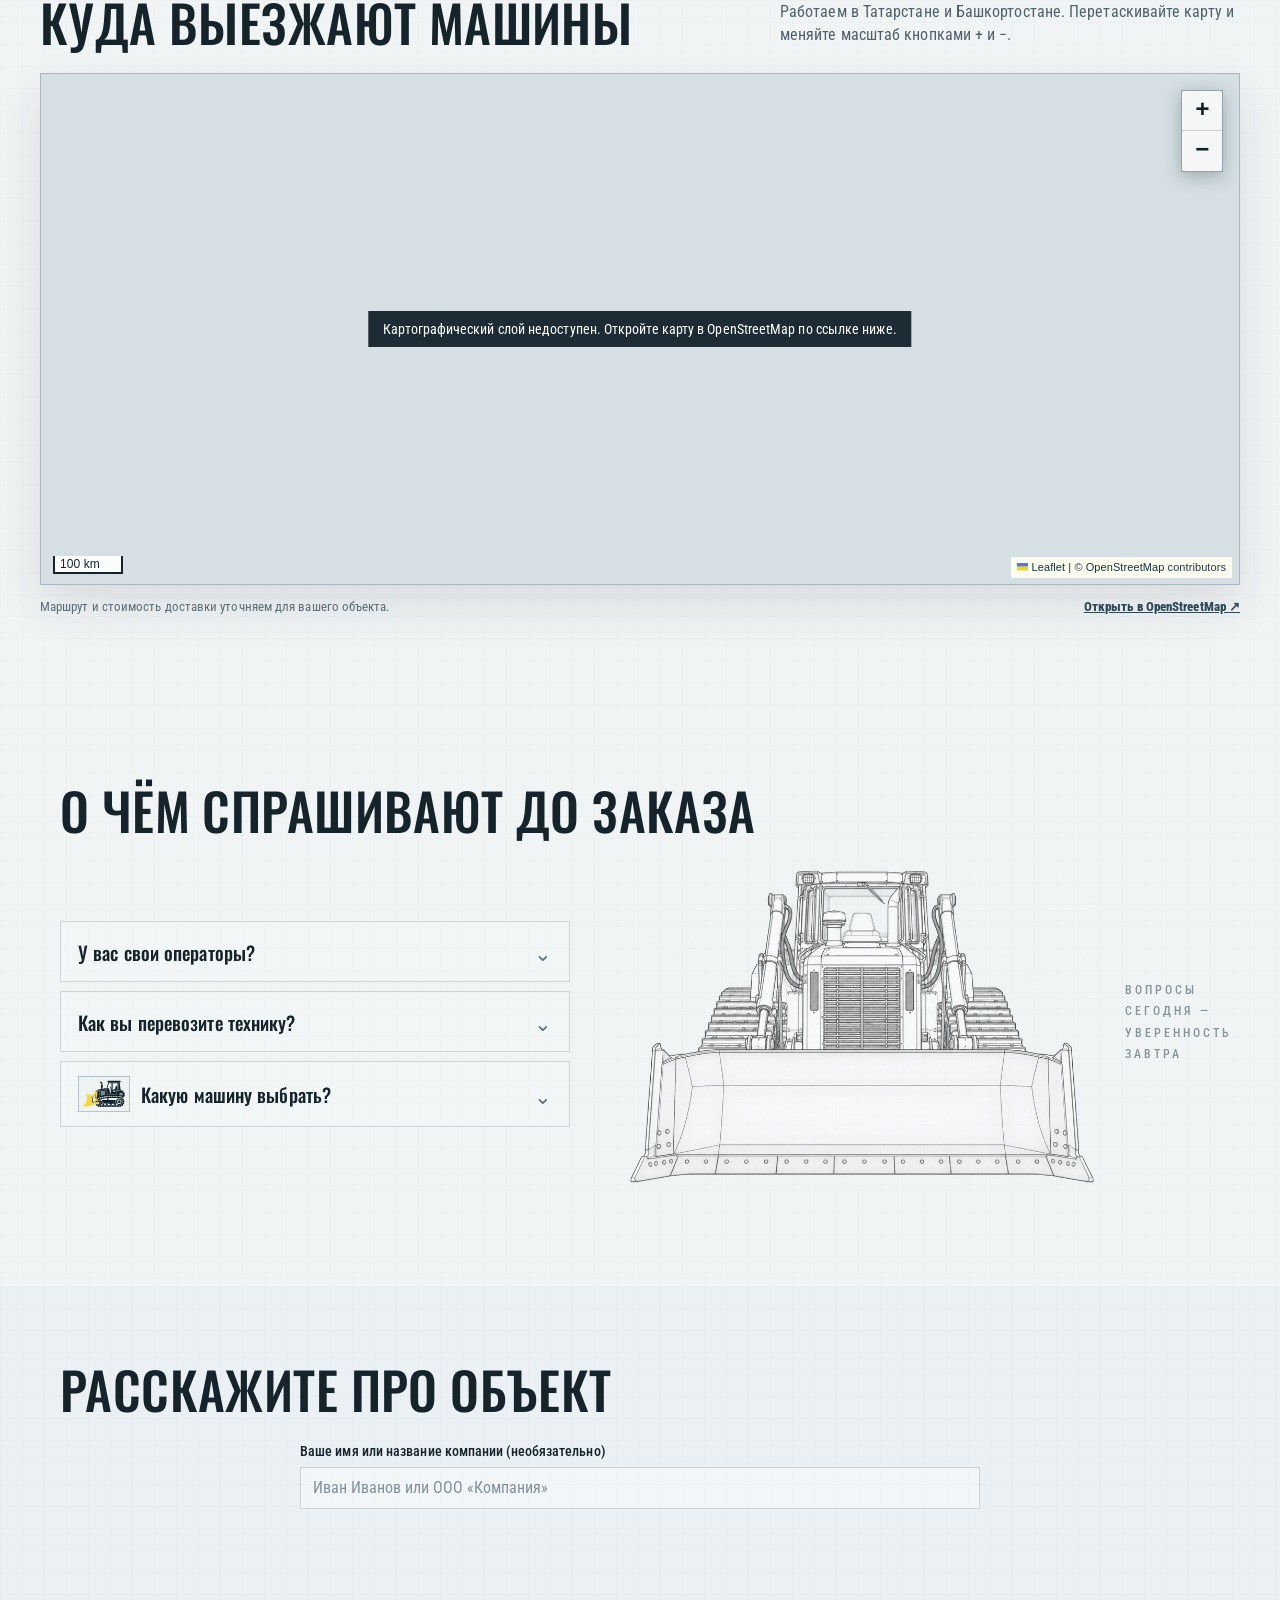
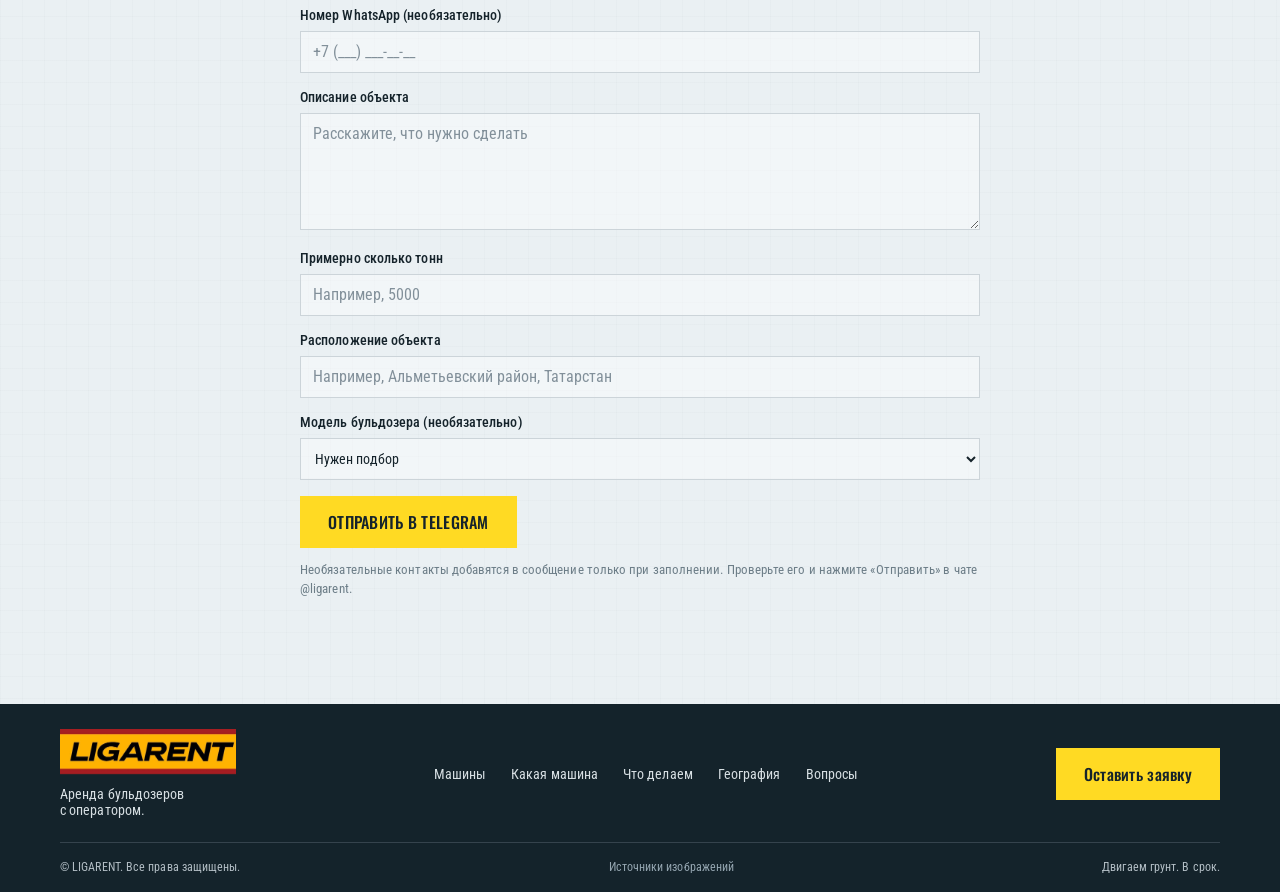
==== commit 487d79d6: "Add English, Tatar, Chinese and Spanish to the live site" ====
--- a/site.html
+++ b/site.html
@@ -1 +1 @@
-<!doctype html><html lang="ru"><head><meta charset="UTF-8"><meta name="viewport" content="width=device-width, initial-scale=1"><title>LIGARENT — Аренда бульдозеров с оператором</title><meta name="description" content="Cat D6R, D7R и D8R с оператором. Подбор бульдозера для земляных работ в Татарстане и Башкортостане."><link rel="icon" href="data:image/svg+xml,%3Csvg xmlns='http://www.w3.org/2000/svg' viewBox='0 0 32 32'%3E%3Cpath fill='%23ffda24' d='M0 0h32v32H0z'/%3E%3Cpath d='M9 7v18h16v-5H14V7z' fill='%23142229'/%3E%3C/svg%3E"><link rel="stylesheet" href="vendor/leaflet.css"><link rel="stylesheet" href="vendor/atropos.min.css"><link rel="stylesheet" href="style.css?v=66"><link rel="stylesheet" href="gallery-stack.css?v=2"></head><body><svg width="0" height="0" aria-hidden="true" focusable="false" style="position:absolute"><defs><filter id="cad-white-lines" color-interpolation-filters="sRGB"><feColorMatrix type="matrix" values="0 0 0 0 1  0 0 0 0 1  0 0 0 0 1  -.4252 -1.4304 -.1444 1.9 0"/></filter><filter id="diagram-ink" color-interpolation-filters="sRGB"><feColorMatrix type="matrix" values="0 0 0 0 .32  0 0 0 0 .39  0 0 0 0 .43  -.4252 -1.4304 -.1444 1.9 0"/></filter></defs></svg><main><section class="fleet dark" id="machines"><div class="wrap"><h1><img class="fleet-mark" src="assets/bulldozer-mark-yellow.svg?v=1" alt="">Три бульдозера.</h1><div class="machine-grid" id="machine-grid"></div><p class="machine-spec-note">Мощность — по ISO 9249; объём и ширина — для SU-отвала. Масса ориентировочная: характеристики зависят от комплектации. <span>Каталоги Cat: <a href="https://catmachine.co.in/assets/pdf/D6R-Product-Brochure.pdf" target="_blank" rel="noopener noreferrer">D6R</a> · <a href="https://brookshire.com.au/BrooksHire/media/Media/Spec%20Sheets/Cat-D7-Dozer.pdf" target="_blank" rel="noopener noreferrer">D7R</a> · <a href="https://s7d2.scene7.com/is/content/Caterpillar/C785813" target="_blank" rel="noopener noreferrer">D8R</a></span></p></div></section><div id="remaining"></div></main><script src="vendor/leaflet.js"></script><script src="app.js?v=55"></script><script src="geography-map.js?v=5"></script><script src="vendor/gsap.min.js"></script><script src="brand-transition.js?v=5"></script><script src="pages.js?v=29"></script><script src="site-return.js?v=18"></script><script src="vendor/atropos.min.js"></script><script src="machine-atropos.js?v=2"></script></body></html>
+<!doctype html><html lang="ru"><head><meta charset="UTF-8"><meta name="viewport" content="width=device-width, initial-scale=1"><title>LIGARENT — Аренда бульдозеров с оператором</title><meta name="description" content="Cat D6R, D7R и D8R с оператором. Подбор бульдозера для земляных работ в Татарстане и Башкортостане."><link rel="icon" href="data:image/svg+xml,%3Csvg xmlns='http://www.w3.org/2000/svg' viewBox='0 0 32 32'%3E%3Cpath fill='%23ffda24' d='M0 0h32v32H0z'/%3E%3Cpath d='M9 7v18h16v-5H14V7z' fill='%23142229'/%3E%3C/svg%3E"><link rel="stylesheet" href="vendor/leaflet.css"><link rel="stylesheet" href="vendor/atropos.min.css"><link rel="stylesheet" href="style.css?v=66"><link rel="stylesheet" href="gallery-stack.css?v=2"><link rel="stylesheet" href="language.css?v=1"><script src="translations.js?v=1" defer></script><script src="language.js?v=1" defer></script></head><body><svg width="0" height="0" aria-hidden="true" focusable="false" style="position:absolute"><defs><filter id="cad-white-lines" color-interpolation-filters="sRGB"><feColorMatrix type="matrix" values="0 0 0 0 1  0 0 0 0 1  0 0 0 0 1  -.4252 -1.4304 -.1444 1.9 0"/></filter><filter id="diagram-ink" color-interpolation-filters="sRGB"><feColorMatrix type="matrix" values="0 0 0 0 .32  0 0 0 0 .39  0 0 0 0 .43  -.4252 -1.4304 -.1444 1.9 0"/></filter></defs></svg><main><section class="fleet dark" id="machines"><div class="wrap"><h1><img class="fleet-mark" src="assets/bulldozer-mark-yellow.svg?v=1" alt="">Три бульдозера.</h1><div class="machine-grid" id="machine-grid"></div><p class="machine-spec-note">Мощность — по ISO 9249; объём и ширина — для SU-отвала. Масса ориентировочная: характеристики зависят от комплектации. <span>Каталоги Cat: <a href="https://catmachine.co.in/assets/pdf/D6R-Product-Brochure.pdf" target="_blank" rel="noopener noreferrer">D6R</a> · <a href="https://brookshire.com.au/BrooksHire/media/Media/Spec%20Sheets/Cat-D7-Dozer.pdf" target="_blank" rel="noopener noreferrer">D7R</a> · <a href="https://s7d2.scene7.com/is/content/Caterpillar/C785813" target="_blank" rel="noopener noreferrer">D8R</a></span></p></div></section><div id="remaining"></div></main><script src="vendor/leaflet.js"></script><script src="app.js?v=56"></script><script src="geography-map.js?v=5"></script><script src="vendor/gsap.min.js"></script><script src="brand-transition.js?v=5"></script><script src="pages.js?v=29"></script><script src="site-return.js?v=18"></script><script src="vendor/atropos.min.js"></script><script src="machine-atropos.js?v=2"></script></body></html>
--- a/language.css
+++ b/language.css
@@ -0,0 +1,12 @@
+/* Existing LIGARENT navy/yellow palette; native select supports keyboard and touch. */
+.language-control{position:fixed;right:max(16px,env(safe-area-inset-right));bottom:max(16px,env(safe-area-inset-bottom));z-index:1500;display:flex;align-items:center;gap:8px;background:#101d25;color:#ffda24;border:1px solid #ffda24;padding:0 12px;box-shadow:0 3px 14px #0003;font:700 14px Roboto,system-ui,sans-serif}
+.language-control select{font:inherit;min-height:44px;max-width:140px;color:inherit;background:#101d25;border:0;cursor:pointer;padding:0 5px}
+.language-control select:focus-visible{outline:2px solid #ffda24;outline-offset:3px}
+body.menu-active .language-control{visibility:hidden}
+html:not([lang="ru"]) .poster__headline{font-size:clamp(38px,6.2vw,108px)}
+html[lang="zh"]{font-family:Roboto,"Noto Sans SC","Microsoft YaHei",system-ui,sans-serif}
+@media(max-width:620px){.language-control{right:10px;bottom:max(10px,env(safe-area-inset-bottom))}.language-control select{max-width:110px}html:not([lang="ru"]) .poster__headline{font-size:clamp(32px,8vw,54px)}}
+html[lang="zh"] .poster__headline{font-family:"Noto Sans SC","Microsoft YaHei",system-ui,sans-serif;line-height:1.08}
+html[lang="tt"] .poster__headline{font-family:'Roboto Condensed',Roboto,system-ui,sans-serif;font-weight:700;line-height:1.05}
+.poster__scroll{right:190px}
+.poster__details strong{color:#fff}
